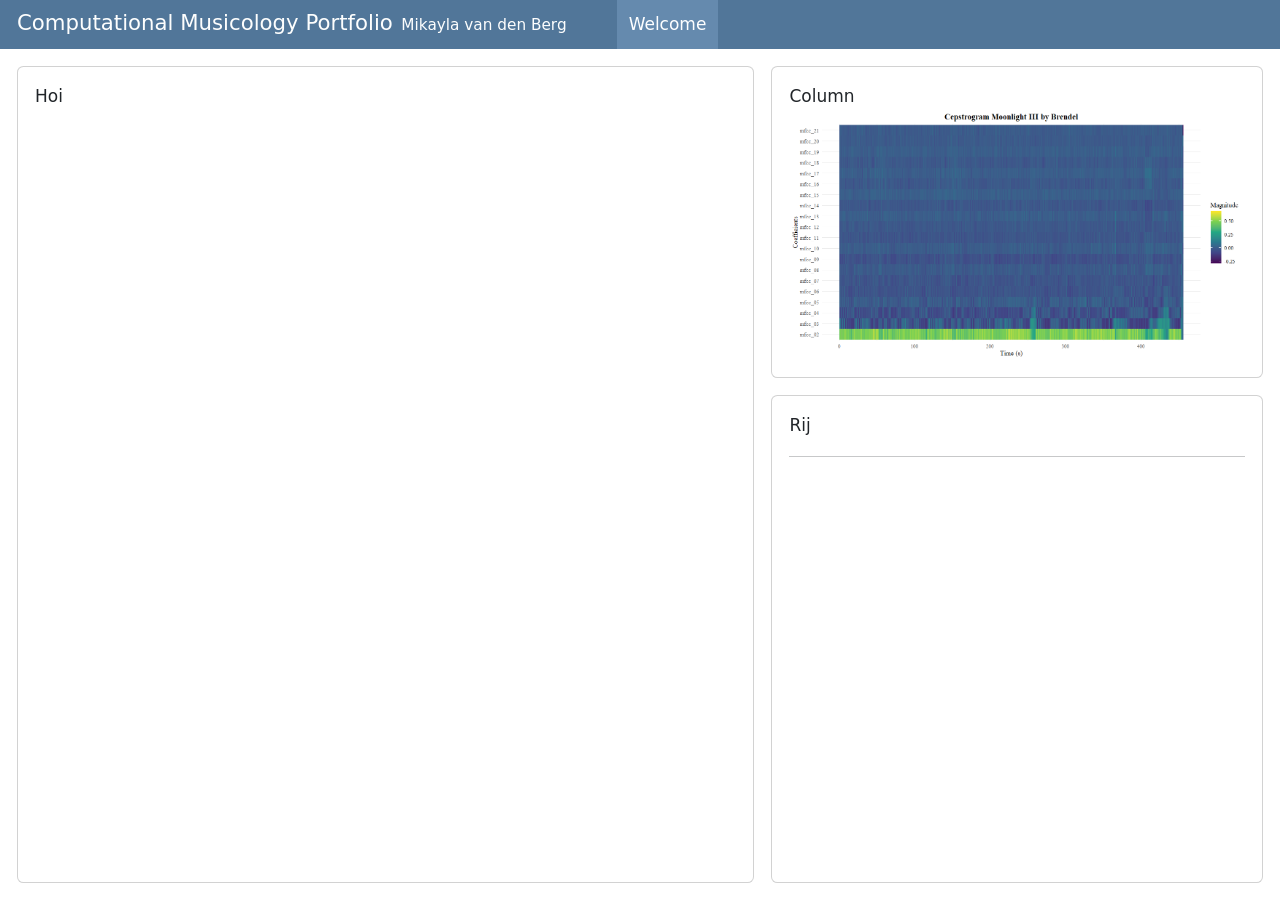
==== index.html @ 5b8091b3 "Png test 2" ====
<!DOCTYPE html>
<html xmlns="http://www.w3.org/1999/xhtml" lang="en" xml:lang="en"><head>

<meta charset="utf-8">
<meta name="generator" content="quarto-1.8.25">

<meta name="viewport" content="width=device-width, initial-scale=1.0, user-scalable=yes">

<meta name="author" content="Mikayla van den Berg">

<title>Computational Musicology Portfolio</title>
<style>
code{white-space: pre-wrap;}
span.smallcaps{font-variant: small-caps;}
div.columns{display: flex; gap: min(4vw, 1.5em);}
div.column{flex: auto; overflow-x: auto;}
div.hanging-indent{margin-left: 1.5em; text-indent: -1.5em;}
ul.task-list{list-style: none;}
ul.task-list li input[type="checkbox"] {
  width: 0.8em;
  margin: 0 0.8em 0.2em -1em; /* quarto-specific, see https://github.com/quarto-dev/quarto-cli/issues/4556 */ 
  vertical-align: middle;
}
</style>


<script src="index_files/libs/clipboard/clipboard.min.js"></script>
<script src="index_files/libs/quarto-html/quarto.js" type="module"></script>
<script src="index_files/libs/quarto-html/tabsets/tabsets.js" type="module"></script>
<script src="index_files/libs/quarto-html/axe/axe-check.js" type="module"></script>
<script src="index_files/libs/quarto-html/popper.min.js"></script>
<script src="index_files/libs/quarto-html/tippy.umd.min.js"></script>
<script src="index_files/libs/quarto-html/anchor.min.js"></script>
<link href="index_files/libs/quarto-html/tippy.css" rel="stylesheet">
<link href="index_files/libs/quarto-html/quarto-syntax-highlighting-7b89279ff1a6dce999919e0e67d4d9ec.css" rel="stylesheet" class="quarto-color-scheme" id="quarto-text-highlighting-styles">
<link href="index_files/libs/quarto-html/quarto-syntax-highlighting-dark-707d8167ce6003fca903bfe2be84ab7f.css" rel="stylesheet" class="quarto-color-scheme quarto-color-alternate" id="quarto-text-highlighting-styles">
<link href="index_files/libs/quarto-html/quarto-syntax-highlighting-7b89279ff1a6dce999919e0e67d4d9ec.css" rel="stylesheet" class="quarto-color-scheme-extra" id="quarto-text-highlighting-styles">
<script src="index_files/libs/bootstrap/bootstrap.min.js"></script>
<link href="index_files/libs/bootstrap/bootstrap-icons.css" rel="stylesheet">
<link href="index_files/libs/bootstrap/bootstrap-890b18279d630a8af0357820e6fbb7bc.min.css" rel="stylesheet" append-hash="true" class="quarto-color-scheme" id="quarto-bootstrap" data-mode="light">
<link href="index_files/libs/bootstrap/bootstrap-dark-890b18279d630a8af0357820e6fbb7bc.min.css" rel="stylesheet" append-hash="true" class="quarto-color-scheme quarto-color-alternate" id="quarto-bootstrap" data-mode="light">
<link href="index_files/libs/bootstrap/bootstrap-890b18279d630a8af0357820e6fbb7bc.min.css" rel="stylesheet" append-hash="true" class="quarto-color-scheme-extra" id="quarto-bootstrap" data-mode="light">
<script src="index_files/libs/quarto-dashboard/quarto-dashboard.js"></script>
<script src="index_files/libs/quarto-dashboard/stickythead.js"></script>



<script src="index_files/libs/quarto-dashboard/web-components.js" type="module"></script>
<script src="index_files/libs/quarto-dashboard/components.js"></script>



</head>

<body class="quarto-dashboard dashboard-fill fullcontent quarto-light">

<header id="quarto-dashboard-header">
<nav class="navbar navbar-expand-md slim" data-bs-theme="dark">
  <div class="navbar-container container-fluid">
    <button class="navbar-toggler" type="button" data-bs-toggle="collapse" data-bs-target="#dashboard-collapse" aria-controls="dashboard-collapse" aria-expanded="false" aria-label="Toggle navigation">
      <span class="navbar-toggler-icon"></span>
    </button>    


    <div class="navbar-brand-container">


      <div class="navbar-title">
        <div class="navbar-title-text"><a href="#">Computational Musicology Portfolio</a></div>
        
        <div class="navbar-author">Mikayla van den Berg</div>
      </div>
    </div>
<div id="dashboard-collapse" class="navbar-collapse collapse"><ul class="navbar-nav navbar-nav-scroll me-auto" role="tablist"><li class="nav-item" role="presentation"><a id="tab-welcome" class="nav-link active" data-bs-toggle="tab" role="tab" data-bs-target="#welcome" data-scrolling="false" href="#welcome" aria-controls="welcome" aria-selected="true"><span class="nav-link-text">Welcome</span></a></li></ul></div></div>
</nav>
</header>
<div class="page-layout-custom quarto-dashboard-content bslib-gap-spacing html-fill-container bslib-page-fill quarto-dashboard-pages">  

<div class="bslib-grid-item html-fill-item tab-content bslib-grid" data-layout="fill" style="display: grid; grid-template-columns: minmax(3em, 1fr);
grid-auto-rows: minmax(0, 1fr);">
<div id="welcome" class="dashboard-page tab-pane show active html-fill-item html-fill-container" data-orientation="columns" aria-labelledby="tab-welcome">
<div class="html-fill-item html-fill-container bslib-grid" style="display: grid; grid-template-columns: minmax(3em, 60fr) minmax(3em, 40fr);
grid-auto-rows: minmax(0, 1fr);">
<div class="card html-fill-item html-fill-container bslib-card" data-fill="false" data-bslib-card-init="" data-require-bs-caller="card()" data-full-screen="false">
<div class="card-body html-fill-item html-fill-container flow">
Hoi
</div>
<bslib-tooltip placement="auto" bsoptions="[]" data-require-bs-version="5" data-require-bs-caller="tooltip()">
    <template>Expand</template>
    <span class="bslib-full-screen-enter badge rounded-pill">
        <svg xmlns="http://www.w3.org/2000/svg" viewbox="0 0 24 24" style="height:1em;width:1em;" aria-hidden="true" role="img"><path d="M20 5C20 4.4 19.6 4 19 4H13C12.4 4 12 3.6 12 3C12 2.4 12.4 2 13 2H21C21.6 2 22 2.4 22 3V11C22 11.6 21.6 12 21 12C20.4 12 20 11.6 20 11V5ZM4 19C4 19.6 4.4 20 5 20H11C11.6 20 12 20.4 12 21C12 21.6 11.6 22 11 22H3C2.4 22 2 21.6 2 21V13C2 12.4 2.4 12 3 12C3.6 12 4 12.4 4 13V19Z"></path></svg>
    </span>
</bslib-tooltip><script data-bslib-card-init="">bslib.Card.initializeAllCards();</script></div><div class="html-fill-item html-fill-container bslib-grid" style="display: grid; grid-template-rows: minmax(3em, max-content) minmax(3em, 20fr); grid-auto-columns: minmax(0, 1fr);">
<div class="card html-fill-item html-fill-container bslib-card" data-fill="false" data-bslib-card-init="" data-require-bs-caller="card()" data-full-screen="false">
<div class="card-body html-fill-item html-fill-container">
Column
<img src="cepstrogram_moonlight_III_brendel.png" class="img-fluid">
</div>
<bslib-tooltip placement="auto" bsoptions="[]" data-require-bs-version="5" data-require-bs-caller="tooltip()">
    <template>Expand</template>
    <span class="bslib-full-screen-enter badge rounded-pill">
        <svg xmlns="http://www.w3.org/2000/svg" viewbox="0 0 24 24" style="height:1em;width:1em;" aria-hidden="true" role="img"><path d="M20 5C20 4.4 19.6 4 19 4H13C12.4 4 12 3.6 12 3C12 2.4 12.4 2 13 2H21C21.6 2 22 2.4 22 3V11C22 11.6 21.6 12 21 12C20.4 12 20 11.6 20 11V5ZM4 19C4 19.6 4.4 20 5 20H11C11.6 20 12 20.4 12 21C12 21.6 11.6 22 11 22H3C2.4 22 2 21.6 2 21V13C2 12.4 2.4 12 3 12C3.6 12 4 12.4 4 13V19Z"></path></svg>
    </span>
</bslib-tooltip><script data-bslib-card-init="">bslib.Card.initializeAllCards();</script></div>
<div class="html-fill-item html-fill-container bslib-grid" style="display: grid; grid-template-columns: minmax(3em, 1fr);
grid-auto-rows: minmax(0, 1fr);">
<div class="card html-fill-item html-fill-container bslib-card" data-fill="false" data-bslib-card-init="" data-require-bs-caller="card()" data-full-screen="false">
<div class="card-body html-fill-item html-fill-container">
Rij
<hr>
</div>
<bslib-tooltip placement="auto" bsoptions="[]" data-require-bs-version="5" data-require-bs-caller="tooltip()">
    <template>Expand</template>
    <span class="bslib-full-screen-enter badge rounded-pill">
        <svg xmlns="http://www.w3.org/2000/svg" viewbox="0 0 24 24" style="height:1em;width:1em;" aria-hidden="true" role="img"><path d="M20 5C20 4.4 19.6 4 19 4H13C12.4 4 12 3.6 12 3C12 2.4 12.4 2 13 2H21C21.6 2 22 2.4 22 3V11C22 11.6 21.6 12 21 12C20.4 12 20 11.6 20 11V5ZM4 19C4 19.6 4.4 20 5 20H11C11.6 20 12 20.4 12 21C12 21.6 11.6 22 11 22H3C2.4 22 2 21.6 2 21V13C2 12.4 2.4 12 3 12C3.6 12 4 12.4 4 13V19Z"></path></svg>
    </span>
</bslib-tooltip><script data-bslib-card-init="">bslib.Card.initializeAllCards();</script></div><div id="3ade8a4a-fb1d-4a6c-8409-ac45482d5fc9" class="hidden html-fill-item html-fill-container">

</div>
</div>
</div>
</div>
</div>
</div>


<script id="quarto-html-after-body" type="application/javascript">
  window.document.addEventListener("DOMContentLoaded", function (event) {
    const icon = "";
    const anchorJS = new window.AnchorJS();
    anchorJS.options = {
      placement: 'right',
      icon: icon
    };
    anchorJS.add('.anchored');
    const isCodeAnnotation = (el) => {
      for (const clz of el.classList) {
        if (clz.startsWith('code-annotation-')) {                     
          return true;
        }
      }
      return false;
    }
    const onCopySuccess = function(e) {
      // button target
      const button = e.trigger;
      // don't keep focus
      button.blur();
      // flash "checked"
      button.classList.add('code-copy-button-checked');
      var currentTitle = button.getAttribute("title");
      button.setAttribute("title", "Copied!");
      let tooltip;
      if (window.bootstrap) {
        button.setAttribute("data-bs-toggle", "tooltip");
        button.setAttribute("data-bs-placement", "left");
        button.setAttribute("data-bs-title", "Copied!");
        tooltip = new bootstrap.Tooltip(button, 
          { trigger: "manual", 
            customClass: "code-copy-button-tooltip",
            offset: [0, -8]});
        tooltip.show();    
      }
      setTimeout(function() {
        if (tooltip) {
          tooltip.hide();
          button.removeAttribute("data-bs-title");
          button.removeAttribute("data-bs-toggle");
          button.removeAttribute("data-bs-placement");
        }
        button.setAttribute("title", currentTitle);
        button.classList.remove('code-copy-button-checked');
      }, 1000);
      // clear code selection
      e.clearSelection();
    }
    const getTextToCopy = function(trigger) {
      const outerScaffold = trigger.parentElement.cloneNode(true);
      const codeEl = outerScaffold.querySelector('code');
      for (const childEl of codeEl.children) {
        if (isCodeAnnotation(childEl)) {
          childEl.remove();
        }
      }
      return codeEl.innerText;
    }
    const clipboard = new window.ClipboardJS('.code-copy-button:not([data-in-quarto-modal])', {
      text: getTextToCopy
    });
    clipboard.on('success', onCopySuccess);
    if (window.document.getElementById('quarto-embedded-source-code-modal')) {
      const clipboardModal = new window.ClipboardJS('.code-copy-button[data-in-quarto-modal]', {
        text: getTextToCopy,
        container: window.document.getElementById('quarto-embedded-source-code-modal')
      });
      clipboardModal.on('success', onCopySuccess);
    }
      var localhostRegex = new RegExp(/^(?:http|https):\/\/localhost\:?[0-9]*\//);
      var mailtoRegex = new RegExp(/^mailto:/);
        var filterRegex = new RegExp('/' + window.location.host + '/');
      var isInternal = (href) => {
          return filterRegex.test(href) || localhostRegex.test(href) || mailtoRegex.test(href);
      }
      // Inspect non-navigation links and adorn them if external
     var links = window.document.querySelectorAll('a[href]:not(.nav-link):not(.navbar-brand):not(.toc-action):not(.sidebar-link):not(.sidebar-item-toggle):not(.pagination-link):not(.no-external):not([aria-hidden]):not(.dropdown-item):not(.quarto-navigation-tool):not(.about-link)');
      for (var i=0; i<links.length; i++) {
        const link = links[i];
        if (!isInternal(link.href)) {
          // undo the damage that might have been done by quarto-nav.js in the case of
          // links that we want to consider external
          if (link.dataset.originalHref !== undefined) {
            link.href = link.dataset.originalHref;
          }
        }
      }
    function tippyHover(el, contentFn, onTriggerFn, onUntriggerFn) {
      const config = {
        allowHTML: true,
        maxWidth: 500,
        delay: 100,
        arrow: false,
        appendTo: function(el) {
            return el.parentElement;
        },
        interactive: true,
        interactiveBorder: 10,
        theme: 'quarto',
        placement: 'bottom-start',
      };
      if (contentFn) {
        config.content = contentFn;
      }
      if (onTriggerFn) {
        config.onTrigger = onTriggerFn;
      }
      if (onUntriggerFn) {
        config.onUntrigger = onUntriggerFn;
      }
      window.tippy(el, config); 
    }
    const noterefs = window.document.querySelectorAll('a[role="doc-noteref"]');
    for (var i=0; i<noterefs.length; i++) {
      const ref = noterefs[i];
      tippyHover(ref, function() {
        // use id or data attribute instead here
        let href = ref.getAttribute('data-footnote-href') || ref.getAttribute('href');
        try { href = new URL(href).hash; } catch {}
        const id = href.replace(/^#\/?/, "");
        const note = window.document.getElementById(id);
        if (note) {
          return note.innerHTML;
        } else {
          return "";
        }
      });
    }
    const xrefs = window.document.querySelectorAll('a.quarto-xref');
    const processXRef = (id, note) => {
      // Strip column container classes
      const stripColumnClz = (el) => {
        el.classList.remove("page-full", "page-columns");
        if (el.children) {
          for (const child of el.children) {
            stripColumnClz(child);
          }
        }
      }
      stripColumnClz(note)
      if (id === null || id.startsWith('sec-')) {
        // Special case sections, only their first couple elements
        const container = document.createElement("div");
        if (note.children && note.children.length > 2) {
          container.appendChild(note.children[0].cloneNode(true));
          for (let i = 1; i < note.children.length; i++) {
            const child = note.children[i];
            if (child.tagName === "P" && child.innerText === "") {
              continue;
            } else {
              container.appendChild(child.cloneNode(true));
              break;
            }
          }
          if (window.Quarto?.typesetMath) {
            window.Quarto.typesetMath(container);
          }
          return container.innerHTML
        } else {
          if (window.Quarto?.typesetMath) {
            window.Quarto.typesetMath(note);
          }
          return note.innerHTML;
        }
      } else {
        // Remove any anchor links if they are present
        const anchorLink = note.querySelector('a.anchorjs-link');
        if (anchorLink) {
          anchorLink.remove();
        }
        if (window.Quarto?.typesetMath) {
          window.Quarto.typesetMath(note);
        }
        if (note.classList.contains("callout")) {
          return note.outerHTML;
        } else {
          return note.innerHTML;
        }
      }
    }
    for (var i=0; i<xrefs.length; i++) {
      const xref = xrefs[i];
      tippyHover(xref, undefined, function(instance) {
        instance.disable();
        let url = xref.getAttribute('href');
        let hash = undefined; 
        if (url.startsWith('#')) {
          hash = url;
        } else {
          try { hash = new URL(url).hash; } catch {}
        }
        if (hash) {
          const id = hash.replace(/^#\/?/, "");
          const note = window.document.getElementById(id);
          if (note !== null) {
            try {
              const html = processXRef(id, note.cloneNode(true));
              instance.setContent(html);
            } finally {
              instance.enable();
              instance.show();
            }
          } else {
            // See if we can fetch this
            fetch(url.split('#')[0])
            .then(res => res.text())
            .then(html => {
              const parser = new DOMParser();
              const htmlDoc = parser.parseFromString(html, "text/html");
              const note = htmlDoc.getElementById(id);
              if (note !== null) {
                const html = processXRef(id, note);
                instance.setContent(html);
              } 
            }).finally(() => {
              instance.enable();
              instance.show();
            });
          }
        } else {
          // See if we can fetch a full url (with no hash to target)
          // This is a special case and we should probably do some content thinning / targeting
          fetch(url)
          .then(res => res.text())
          .then(html => {
            const parser = new DOMParser();
            const htmlDoc = parser.parseFromString(html, "text/html");
            const note = htmlDoc.querySelector('main.content');
            if (note !== null) {
              // This should only happen for chapter cross references
              // (since there is no id in the URL)
              // remove the first header
              if (note.children.length > 0 && note.children[0].tagName === "HEADER") {
                note.children[0].remove();
              }
              const html = processXRef(null, note);
              instance.setContent(html);
            } 
          }).finally(() => {
            instance.enable();
            instance.show();
          });
        }
      }, function(instance) {
      });
    }
        let selectedAnnoteEl;
        const selectorForAnnotation = ( cell, annotation) => {
          let cellAttr = 'data-code-cell="' + cell + '"';
          let lineAttr = 'data-code-annotation="' +  annotation + '"';
          const selector = 'span[' + cellAttr + '][' + lineAttr + ']';
          return selector;
        }
        const selectCodeLines = (annoteEl) => {
          const doc = window.document;
          const targetCell = annoteEl.getAttribute("data-target-cell");
          const targetAnnotation = annoteEl.getAttribute("data-target-annotation");
          const annoteSpan = window.document.querySelector(selectorForAnnotation(targetCell, targetAnnotation));
          const lines = annoteSpan.getAttribute("data-code-lines").split(",");
          const lineIds = lines.map((line) => {
            return targetCell + "-" + line;
          })
          let top = null;
          let height = null;
          let parent = null;
          if (lineIds.length > 0) {
              //compute the position of the single el (top and bottom and make a div)
              const el = window.document.getElementById(lineIds[0]);
              top = el.offsetTop;
              height = el.offsetHeight;
              parent = el.parentElement.parentElement;
            if (lineIds.length > 1) {
              const lastEl = window.document.getElementById(lineIds[lineIds.length - 1]);
              const bottom = lastEl.offsetTop + lastEl.offsetHeight;
              height = bottom - top;
            }
            if (top !== null && height !== null && parent !== null) {
              // cook up a div (if necessary) and position it 
              let div = window.document.getElementById("code-annotation-line-highlight");
              if (div === null) {
                div = window.document.createElement("div");
                div.setAttribute("id", "code-annotation-line-highlight");
                div.style.position = 'absolute';
                parent.appendChild(div);
              }
              div.style.top = top - 2 + "px";
              div.style.height = height + 4 + "px";
              div.style.left = 0;
              let gutterDiv = window.document.getElementById("code-annotation-line-highlight-gutter");
              if (gutterDiv === null) {
                gutterDiv = window.document.createElement("div");
                gutterDiv.setAttribute("id", "code-annotation-line-highlight-gutter");
                gutterDiv.style.position = 'absolute';
                const codeCell = window.document.getElementById(targetCell);
                const gutter = codeCell.querySelector('.code-annotation-gutter');
                gutter.appendChild(gutterDiv);
              }
              gutterDiv.style.top = top - 2 + "px";
              gutterDiv.style.height = height + 4 + "px";
            }
            selectedAnnoteEl = annoteEl;
          }
        };
        const unselectCodeLines = () => {
          const elementsIds = ["code-annotation-line-highlight", "code-annotation-line-highlight-gutter"];
          elementsIds.forEach((elId) => {
            const div = window.document.getElementById(elId);
            if (div) {
              div.remove();
            }
          });
          selectedAnnoteEl = undefined;
        };
          // Handle positioning of the toggle
      window.addEventListener(
        "resize",
        throttle(() => {
          elRect = undefined;
          if (selectedAnnoteEl) {
            selectCodeLines(selectedAnnoteEl);
          }
        }, 10)
      );
      function throttle(fn, ms) {
      let throttle = false;
      let timer;
        return (...args) => {
          if(!throttle) { // first call gets through
              fn.apply(this, args);
              throttle = true;
          } else { // all the others get throttled
              if(timer) clearTimeout(timer); // cancel #2
              timer = setTimeout(() => {
                fn.apply(this, args);
                timer = throttle = false;
              }, ms);
          }
        };
      }
        // Attach click handler to the DT
        const annoteDls = window.document.querySelectorAll('dt[data-target-cell]');
        for (const annoteDlNode of annoteDls) {
          annoteDlNode.addEventListener('click', (event) => {
            const clickedEl = event.target;
            if (clickedEl !== selectedAnnoteEl) {
              unselectCodeLines();
              const activeEl = window.document.querySelector('dt[data-target-cell].code-annotation-active');
              if (activeEl) {
                activeEl.classList.remove('code-annotation-active');
              }
              selectCodeLines(clickedEl);
              clickedEl.classList.add('code-annotation-active');
            } else {
              // Unselect the line
              unselectCodeLines();
              clickedEl.classList.remove('code-annotation-active');
            }
          });
        }
    const findCites = (el) => {
      const parentEl = el.parentElement;
      if (parentEl) {
        const cites = parentEl.dataset.cites;
        if (cites) {
          return {
            el,
            cites: cites.split(' ')
          };
        } else {
          return findCites(el.parentElement)
        }
      } else {
        return undefined;
      }
    };
    var bibliorefs = window.document.querySelectorAll('a[role="doc-biblioref"]');
    for (var i=0; i<bibliorefs.length; i++) {
      const ref = bibliorefs[i];
      const citeInfo = findCites(ref);
      if (citeInfo) {
        tippyHover(citeInfo.el, function() {
          var popup = window.document.createElement('div');
          citeInfo.cites.forEach(function(cite) {
            var citeDiv = window.document.createElement('div');
            citeDiv.classList.add('hanging-indent');
            citeDiv.classList.add('csl-entry');
            var biblioDiv = window.document.getElementById('ref-' + cite);
            if (biblioDiv) {
              citeDiv.innerHTML = biblioDiv.innerHTML;
            }
            popup.appendChild(citeDiv);
          });
          return popup.innerHTML;
        });
      }
    }
  });
  </script>
</div> <!-- /container fluid -->

<script type="application/javascript">
window.document.addEventListener("DOMContentLoaded", function (_event) {
  if (window.bslib.Card) {
    window.bslib.Card.initializeAllCards();
  }
}); 
</script>
  



</body></html>
---- index_files/libs/quarto-html/tippy.css ----
.tippy-box[data-animation=fade][data-state=hidden]{opacity:0}[data-tippy-root]{max-width:calc(100vw - 10px)}.tippy-box{position:relative;background-color:#333;color:#fff;border-radius:4px;font-size:14px;line-height:1.4;white-space:normal;outline:0;transition-property:transform,visibility,opacity}.tippy-box[data-placement^=top]>.tippy-arrow{bottom:0}.tippy-box[data-placement^=top]>.tippy-arrow:before{bottom:-7px;left:0;border-width:8px 8px 0;border-top-color:initial;transform-origin:center top}.tippy-box[data-placement^=bottom]>.tippy-arrow{top:0}.tippy-box[data-placement^=bottom]>.tippy-arrow:before{top:-7px;left:0;border-width:0 8px 8px;border-bottom-color:initial;transform-origin:center bottom}.tippy-box[data-placement^=left]>.tippy-arrow{right:0}.tippy-box[data-placement^=left]>.tippy-arrow:before{border-width:8px 0 8px 8px;border-left-color:initial;right:-7px;transform-origin:center left}.tippy-box[data-placement^=right]>.tippy-arrow{left:0}.tippy-box[data-placement^=right]>.tippy-arrow:before{left:-7px;border-width:8px 8px 8px 0;border-right-color:initial;transform-origin:center right}.tippy-box[data-inertia][data-state=visible]{transition-timing-function:cubic-bezier(.54,1.5,.38,1.11)}.tippy-arrow{width:16px;height:16px;color:#333}.tippy-arrow:before{content:"";position:absolute;border-color:transparent;border-style:solid}.tippy-content{position:relative;padding:5px 9px;z-index:1}
---- index_files/libs/quarto-html/quarto-syntax-highlighting-7b89279ff1a6dce999919e0e67d4d9ec.css ----
/* quarto syntax highlight colors */
:root {
  --quarto-hl-ot-color: #003B4F;
  --quarto-hl-at-color: #657422;
  --quarto-hl-ss-color: #20794D;
  --quarto-hl-an-color: #5E5E5E;
  --quarto-hl-fu-color: #4758AB;
  --quarto-hl-st-color: #20794D;
  --quarto-hl-cf-color: #003B4F;
  --quarto-hl-op-color: #5E5E5E;
  --quarto-hl-er-color: #AD0000;
  --quarto-hl-bn-color: #AD0000;
  --quarto-hl-al-color: #AD0000;
  --quarto-hl-va-color: #111111;
  --quarto-hl-bu-color: inherit;
  --quarto-hl-ex-color: inherit;
  --quarto-hl-pp-color: #AD0000;
  --quarto-hl-in-color: #5E5E5E;
  --quarto-hl-vs-color: #20794D;
  --quarto-hl-wa-color: #5E5E5E;
  --quarto-hl-do-color: #5E5E5E;
  --quarto-hl-im-color: #00769E;
  --quarto-hl-ch-color: #20794D;
  --quarto-hl-dt-color: #AD0000;
  --quarto-hl-fl-color: #AD0000;
  --quarto-hl-co-color: #5E5E5E;
  --quarto-hl-cv-color: #5E5E5E;
  --quarto-hl-cn-color: #8f5902;
  --quarto-hl-sc-color: #5E5E5E;
  --quarto-hl-dv-color: #AD0000;
  --quarto-hl-kw-color: #003B4F;
}

/* other quarto variables */
:root {
  --quarto-font-monospace: SFMono-Regular, Menlo, Monaco, Consolas, "Liberation Mono", "Courier New", monospace;
}

/* syntax highlight based on Pandoc's rules */
pre > code.sourceCode > span {
  color: #003B4F;
}

code.sourceCode > span {
  color: #003B4F;
}

div.sourceCode,
div.sourceCode pre.sourceCode {
  color: #003B4F;
}

/* Normal */
code span {
  color: #003B4F;
}

/* Alert */
code span.al {
  color: #AD0000;
  font-style: inherit;
}

/* Annotation */
code span.an {
  color: #5E5E5E;
  font-style: inherit;
}

/* Attribute */
code span.at {
  color: #657422;
  font-style: inherit;
}

/* BaseN */
code span.bn {
  color: #AD0000;
  font-style: inherit;
}

/* BuiltIn */
code span.bu {
  font-style: inherit;
}

/* ControlFlow */
code span.cf {
  color: #003B4F;
  font-weight: bold;
  font-style: inherit;
}

/* Char */
code span.ch {
  color: #20794D;
  font-style: inherit;
}

/* Constant */
code span.cn {
  color: #8f5902;
  font-style: inherit;
}

/* Comment */
code span.co {
  color: #5E5E5E;
  font-style: inherit;
}

/* CommentVar */
code span.cv {
  color: #5E5E5E;
  font-style: italic;
}

/* Documentation */
code span.do {
  color: #5E5E5E;
  font-style: italic;
}

/* DataType */
code span.dt {
  color: #AD0000;
  font-style: inherit;
}

/* DecVal */
code span.dv {
  color: #AD0000;
  font-style: inherit;
}

/* Error */
code span.er {
  color: #AD0000;
  font-style: inherit;
}

/* Extension */
code span.ex {
  font-style: inherit;
}

/* Float */
code span.fl {
  color: #AD0000;
  font-style: inherit;
}

/* Function */
code span.fu {
  color: #4758AB;
  font-style: inherit;
}

/* Import */
code span.im {
  color: #00769E;
  font-style: inherit;
}

/* Information */
code span.in {
  color: #5E5E5E;
  font-style: inherit;
}

/* Keyword */
code span.kw {
  color: #003B4F;
  font-weight: bold;
  font-style: inherit;
}

/* Operator */
code span.op {
  color: #5E5E5E;
  font-style: inherit;
}

/* Other */
code span.ot {
  color: #003B4F;
  font-style: inherit;
}

/* Preprocessor */
code span.pp {
  color: #AD0000;
  font-style: inherit;
}

/* SpecialChar */
code span.sc {
  color: #5E5E5E;
  font-style: inherit;
}

/* SpecialString */
code span.ss {
  color: #20794D;
  font-style: inherit;
}

/* String */
code span.st {
  color: #20794D;
  font-style: inherit;
}

/* Variable */
code span.va {
  color: #111111;
  font-style: inherit;
}

/* VerbatimString */
code span.vs {
  color: #20794D;
  font-style: inherit;
}

/* Warning */
code span.wa {
  color: #5E5E5E;
  font-style: italic;
}

.prevent-inlining {
  content: "</";
}

/*# sourceMappingURL=3944bc705cfaf4c80e56f77c5205168a.css.map */
---- index_files/libs/quarto-html/quarto-syntax-highlighting-dark-707d8167ce6003fca903bfe2be84ab7f.css ----
/* quarto syntax highlight colors */
:root {
  --quarto-hl-al-color: #f07178;
  --quarto-hl-an-color: #d4d0ab;
  --quarto-hl-at-color: #00e0e0;
  --quarto-hl-bn-color: #d4d0ab;
  --quarto-hl-bu-color: #abe338;
  --quarto-hl-ch-color: #abe338;
  --quarto-hl-co-color: #f8f8f2;
  --quarto-hl-cv-color: #ffd700;
  --quarto-hl-cn-color: #ffd700;
  --quarto-hl-cf-color: #ffa07a;
  --quarto-hl-dt-color: #ffa07a;
  --quarto-hl-dv-color: #d4d0ab;
  --quarto-hl-do-color: #f8f8f2;
  --quarto-hl-er-color: #f07178;
  --quarto-hl-ex-color: #00e0e0;
  --quarto-hl-fl-color: #d4d0ab;
  --quarto-hl-fu-color: #ffa07a;
  --quarto-hl-im-color: #abe338;
  --quarto-hl-in-color: #d4d0ab;
  --quarto-hl-kw-color: #ffa07a;
  --quarto-hl-op-color: #ffa07a;
  --quarto-hl-ot-color: #00e0e0;
  --quarto-hl-pp-color: #dcc6e0;
  --quarto-hl-re-color: #00e0e0;
  --quarto-hl-sc-color: #abe338;
  --quarto-hl-ss-color: #abe338;
  --quarto-hl-st-color: #abe338;
  --quarto-hl-va-color: #00e0e0;
  --quarto-hl-vs-color: #abe338;
  --quarto-hl-wa-color: #dcc6e0;
}

/* other quarto variables */
:root {
  --quarto-font-monospace: SFMono-Regular, Menlo, Monaco, Consolas, "Liberation Mono", "Courier New", monospace;
}

/* syntax highlight based on Pandoc's rules */
pre > code.sourceCode > span {
  color: #f8f8f2;
}

code.sourceCode > span {
  color: #f8f8f2;
}

div.sourceCode,
div.sourceCode pre.sourceCode {
  color: #f8f8f2;
}

/* Normal */
code span {
  color: #f8f8f2;
}

/* Alert */
code span.al {
  color: #f07178;
}

/* Annotation */
code span.an {
  color: #d4d0ab;
}

/* Attribute */
code span.at {
  color: #00e0e0;
}

/* BaseN */
code span.bn {
  color: #d4d0ab;
}

/* BuiltIn */
code span.bu {
  color: #abe338;
}

/* ControlFlow */
code span.cf {
  font-weight: bold;
  color: #ffa07a;
}

/* Char */
code span.ch {
  color: #abe338;
}

/* Constant */
code span.cn {
  color: #ffd700;
}

/* Comment */
code span.co {
  font-style: italic;
  color: #f8f8f2;
}

/* CommentVar */
code span.cv {
  color: #ffd700;
}

/* Documentation */
code span.do {
  color: #f8f8f2;
}

/* DataType */
code span.dt {
  color: #ffa07a;
}

/* DecVal */
code span.dv {
  color: #d4d0ab;
}

/* Error */
code span.er {
  color: #f07178;
  text-decoration: underline;
}

/* Extension */
code span.ex {
  font-weight: bold;
  color: #00e0e0;
}

/* Float */
code span.fl {
  color: #d4d0ab;
}

/* Function */
code span.fu {
  color: #ffa07a;
}

/* Import */
code span.im {
  color: #abe338;
}

/* Information */
code span.in {
  color: #d4d0ab;
}

/* Keyword */
code span.kw {
  font-weight: bold;
  color: #ffa07a;
}

/* Operator */
code span.op {
  color: #ffa07a;
}

/* Other */
code span.ot {
  color: #00e0e0;
}

/* Preprocessor */
code span.pp {
  color: #dcc6e0;
}

/* RegionMarker */
code span.re {
  background-color: #f8f8f2;
  color: #00e0e0;
}

/* SpecialChar */
code span.sc {
  color: #abe338;
}

/* SpecialString */
code span.ss {
  color: #abe338;
}

/* String */
code span.st {
  color: #abe338;
}

/* Variable */
code span.va {
  color: #00e0e0;
}

/* VerbatimString */
code span.vs {
  color: #abe338;
}

/* Warning */
code span.wa {
  color: #dcc6e0;
}

.prevent-inlining {
  content: "</";
}

/*# sourceMappingURL=f5ab3bb6f5ded8da9f12dd3a91d3da26.css.map */
---- index_files/libs/quarto-html/quarto-syntax-highlighting-7b89279ff1a6dce999919e0e67d4d9ec.css ----
/* quarto syntax highlight colors */
:root {
  --quarto-hl-ot-color: #003B4F;
  --quarto-hl-at-color: #657422;
  --quarto-hl-ss-color: #20794D;
  --quarto-hl-an-color: #5E5E5E;
  --quarto-hl-fu-color: #4758AB;
  --quarto-hl-st-color: #20794D;
  --quarto-hl-cf-color: #003B4F;
  --quarto-hl-op-color: #5E5E5E;
  --quarto-hl-er-color: #AD0000;
  --quarto-hl-bn-color: #AD0000;
  --quarto-hl-al-color: #AD0000;
  --quarto-hl-va-color: #111111;
  --quarto-hl-bu-color: inherit;
  --quarto-hl-ex-color: inherit;
  --quarto-hl-pp-color: #AD0000;
  --quarto-hl-in-color: #5E5E5E;
  --quarto-hl-vs-color: #20794D;
  --quarto-hl-wa-color: #5E5E5E;
  --quarto-hl-do-color: #5E5E5E;
  --quarto-hl-im-color: #00769E;
  --quarto-hl-ch-color: #20794D;
  --quarto-hl-dt-color: #AD0000;
  --quarto-hl-fl-color: #AD0000;
  --quarto-hl-co-color: #5E5E5E;
  --quarto-hl-cv-color: #5E5E5E;
  --quarto-hl-cn-color: #8f5902;
  --quarto-hl-sc-color: #5E5E5E;
  --quarto-hl-dv-color: #AD0000;
  --quarto-hl-kw-color: #003B4F;
}

/* other quarto variables */
:root {
  --quarto-font-monospace: SFMono-Regular, Menlo, Monaco, Consolas, "Liberation Mono", "Courier New", monospace;
}

/* syntax highlight based on Pandoc's rules */
pre > code.sourceCode > span {
  color: #003B4F;
}

code.sourceCode > span {
  color: #003B4F;
}

div.sourceCode,
div.sourceCode pre.sourceCode {
  color: #003B4F;
}

/* Normal */
code span {
  color: #003B4F;
}

/* Alert */
code span.al {
  color: #AD0000;
  font-style: inherit;
}

/* Annotation */
code span.an {
  color: #5E5E5E;
  font-style: inherit;
}

/* Attribute */
code span.at {
  color: #657422;
  font-style: inherit;
}

/* BaseN */
code span.bn {
  color: #AD0000;
  font-style: inherit;
}

/* BuiltIn */
code span.bu {
  font-style: inherit;
}

/* ControlFlow */
code span.cf {
  color: #003B4F;
  font-weight: bold;
  font-style: inherit;
}

/* Char */
code span.ch {
  color: #20794D;
  font-style: inherit;
}

/* Constant */
code span.cn {
  color: #8f5902;
  font-style: inherit;
}

/* Comment */
code span.co {
  color: #5E5E5E;
  font-style: inherit;
}

/* CommentVar */
code span.cv {
  color: #5E5E5E;
  font-style: italic;
}

/* Documentation */
code span.do {
  color: #5E5E5E;
  font-style: italic;
}

/* DataType */
code span.dt {
  color: #AD0000;
  font-style: inherit;
}

/* DecVal */
code span.dv {
  color: #AD0000;
  font-style: inherit;
}

/* Error */
code span.er {
  color: #AD0000;
  font-style: inherit;
}

/* Extension */
code span.ex {
  font-style: inherit;
}

/* Float */
code span.fl {
  color: #AD0000;
  font-style: inherit;
}

/* Function */
code span.fu {
  color: #4758AB;
  font-style: inherit;
}

/* Import */
code span.im {
  color: #00769E;
  font-style: inherit;
}

/* Information */
code span.in {
  color: #5E5E5E;
  font-style: inherit;
}

/* Keyword */
code span.kw {
  color: #003B4F;
  font-weight: bold;
  font-style: inherit;
}

/* Operator */
code span.op {
  color: #5E5E5E;
  font-style: inherit;
}

/* Other */
code span.ot {
  color: #003B4F;
  font-style: inherit;
}

/* Preprocessor */
code span.pp {
  color: #AD0000;
  font-style: inherit;
}

/* SpecialChar */
code span.sc {
  color: #5E5E5E;
  font-style: inherit;
}

/* SpecialString */
code span.ss {
  color: #20794D;
  font-style: inherit;
}

/* String */
code span.st {
  color: #20794D;
  font-style: inherit;
}

/* Variable */
code span.va {
  color: #111111;
  font-style: inherit;
}

/* VerbatimString */
code span.vs {
  color: #20794D;
  font-style: inherit;
}

/* Warning */
code span.wa {
  color: #5E5E5E;
  font-style: italic;
}

.prevent-inlining {
  content: "</";
}

/*# sourceMappingURL=3944bc705cfaf4c80e56f77c5205168a.css.map */
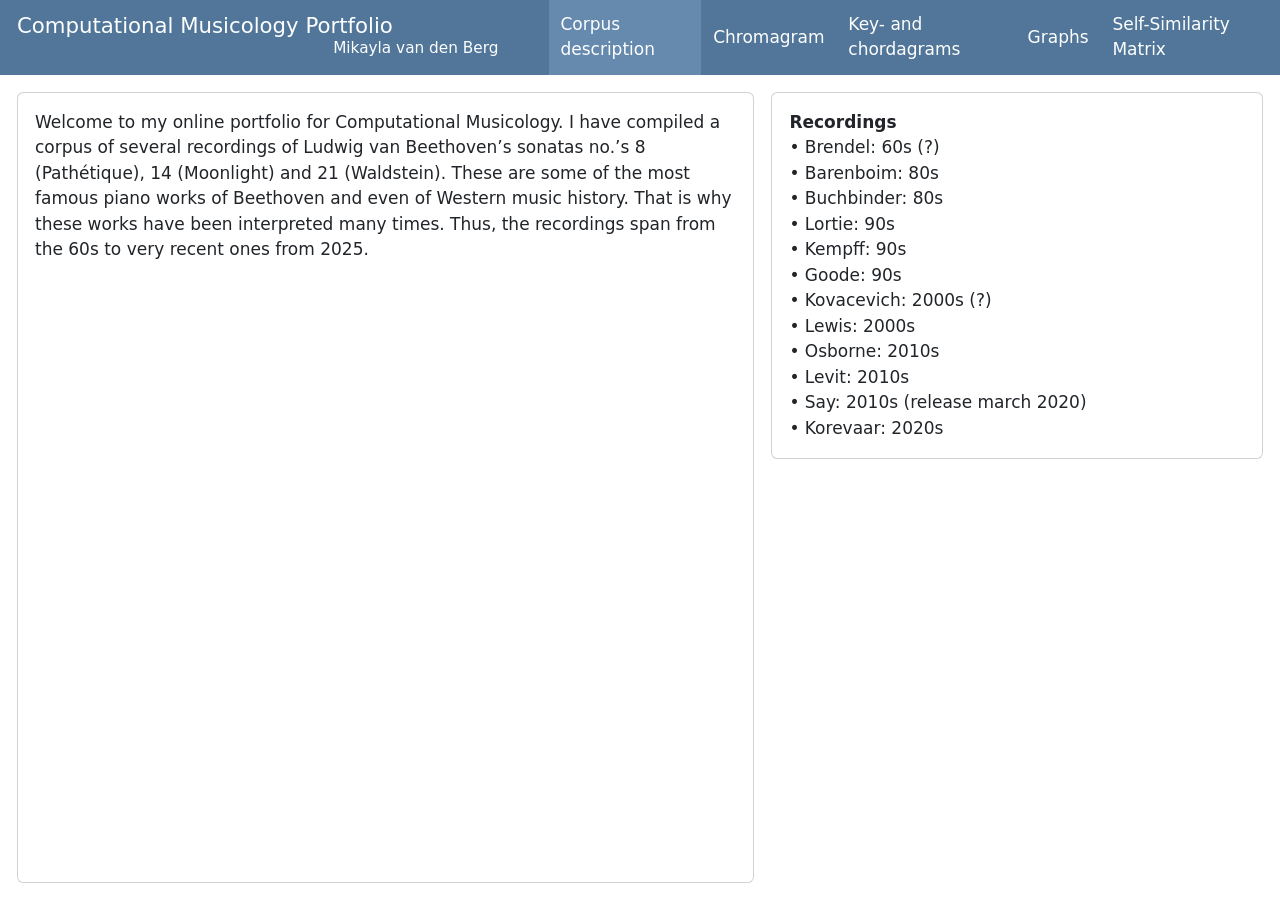
==== commit 916873ab: "Portfolio update" ====
--- a/index.html
+++ b/index.html
@@ -71,30 +71,29 @@
         <div class="navbar-author">Mikayla van den Berg</div>
       </div>
     </div>
-<div id="dashboard-collapse" class="navbar-collapse collapse"><ul class="navbar-nav navbar-nav-scroll me-auto" role="tablist"><li class="nav-item" role="presentation"><a id="tab-welcome" class="nav-link active" data-bs-toggle="tab" role="tab" data-bs-target="#welcome" data-scrolling="false" href="#welcome" aria-controls="welcome" aria-selected="true"><span class="nav-link-text">Welcome</span></a></li></ul></div></div>
+<div id="dashboard-collapse" class="navbar-collapse collapse"><ul class="navbar-nav navbar-nav-scroll me-auto" role="tablist"><li class="nav-item" role="presentation"><a id="tab-corpus-description" class="nav-link active" data-bs-toggle="tab" role="tab" data-bs-target="#corpus-description" data-scrolling="false" href="#corpus-description" aria-controls="corpus-description" aria-selected="true"><span class="nav-link-text">Corpus description</span></a></li><li class="nav-item" role="presentation"><a id="tab-chromagram" class="nav-link" data-bs-toggle="tab" role="tab" data-bs-target="#chromagram" data-scrolling="false" href="#chromagram" aria-controls="chromagram" aria-selected="false"><span class="nav-link-text">Chromagram</span></a></li><li class="nav-item" role="presentation"><a id="tab-key--and-chordagrams" class="nav-link" data-bs-toggle="tab" role="tab" data-bs-target="#key--and-chordagrams" data-scrolling="false" href="#key--and-chordagrams" aria-controls="key--and-chordagrams" aria-selected="false"><span class="nav-link-text">Key- and chordagrams</span></a></li><li class="nav-item" role="presentation"><a id="tab-graphs" class="nav-link" data-bs-toggle="tab" role="tab" data-bs-target="#graphs" data-scrolling="false" href="#graphs" aria-controls="graphs" aria-selected="false"><span class="nav-link-text">Graphs</span></a></li><li class="nav-item" role="presentation"><a id="tab-self-similarity-matrix" class="nav-link" data-bs-toggle="tab" role="tab" data-bs-target="#self-similarity-matrix" data-scrolling="false" href="#self-similarity-matrix" aria-controls="self-similarity-matrix" aria-selected="false"><span class="nav-link-text">Self-Similarity Matrix</span></a></li></ul></div></div>
 </nav>
 </header>
 <div class="page-layout-custom quarto-dashboard-content bslib-gap-spacing html-fill-container bslib-page-fill quarto-dashboard-pages">  
 
 <div class="bslib-grid-item html-fill-item tab-content bslib-grid" data-layout="fill" style="display: grid; grid-template-columns: minmax(3em, 1fr);
 grid-auto-rows: minmax(0, 1fr);">
-<div id="welcome" class="dashboard-page tab-pane show active html-fill-item html-fill-container" data-orientation="columns" aria-labelledby="tab-welcome">
+<div id="corpus-description" class="dashboard-page tab-pane show active html-fill-item html-fill-container" data-orientation="columns" aria-labelledby="tab-corpus-description">
 <div class="html-fill-item html-fill-container bslib-grid" style="display: grid; grid-template-columns: minmax(3em, 60fr) minmax(3em, 40fr);
 grid-auto-rows: minmax(0, 1fr);">
 <div class="card html-fill-item html-fill-container bslib-card" data-fill="false" data-bslib-card-init="" data-require-bs-caller="card()" data-full-screen="false">
-<div class="card-body html-fill-item html-fill-container flow">
-Hoi
-</div>
-<bslib-tooltip placement="auto" bsoptions="[]" data-require-bs-version="5" data-require-bs-caller="tooltip()">
-    <template>Expand</template>
-    <span class="bslib-full-screen-enter badge rounded-pill">
-        <svg xmlns="http://www.w3.org/2000/svg" viewbox="0 0 24 24" style="height:1em;width:1em;" aria-hidden="true" role="img"><path d="M20 5C20 4.4 19.6 4 19 4H13C12.4 4 12 3.6 12 3C12 2.4 12.4 2 13 2H21C21.6 2 22 2.4 22 3V11C22 11.6 21.6 12 21 12C20.4 12 20 11.6 20 11V5ZM4 19C4 19.6 4.4 20 5 20H11C11.6 20 12 20.4 12 21C12 21.6 11.6 22 11 22H3C2.4 22 2 21.6 2 21V13C2 12.4 2.4 12 3 12C3.6 12 4 12.4 4 13V19Z"></path></svg>
-    </span>
-</bslib-tooltip><script data-bslib-card-init="">bslib.Card.initializeAllCards();</script></div><div class="html-fill-item html-fill-container bslib-grid" style="display: grid; grid-template-rows: minmax(3em, max-content) minmax(3em, 20fr); grid-auto-columns: minmax(0, 1fr);">
-<div class="card html-fill-item html-fill-container bslib-card" data-fill="false" data-bslib-card-init="" data-require-bs-caller="card()" data-full-screen="false">
-<div class="card-body html-fill-item html-fill-container">
-Column
-<img src="cepstrogram_moonlight_III_brendel.png" class="img-fluid">
+<div class="card-body html-fill-item html-fill-container">
+<p>Welcome to my online portfolio for Computational Musicology. I have compiled a corpus of several recordings of Ludwig van Beethoven’s sonatas no.’s 8 (Pathétique), 14 (Moonlight) and 21 (Waldstein). These are some of the most famous piano works of Beethoven and even of Western music history. That is why these works have been interpreted many times. Thus, the recordings span from the 60s to very recent ones from 2025.</p>
+</div>
+<bslib-tooltip placement="auto" bsoptions="[]" data-require-bs-version="5" data-require-bs-caller="tooltip()">
+    <template>Expand</template>
+    <span class="bslib-full-screen-enter badge rounded-pill">
+        <svg xmlns="http://www.w3.org/2000/svg" viewbox="0 0 24 24" style="height:1em;width:1em;" aria-hidden="true" role="img"><path d="M20 5C20 4.4 19.6 4 19 4H13C12.4 4 12 3.6 12 3C12 2.4 12.4 2 13 2H21C21.6 2 22 2.4 22 3V11C22 11.6 21.6 12 21 12C20.4 12 20 11.6 20 11V5ZM4 19C4 19.6 4.4 20 5 20H11C11.6 20 12 20.4 12 21C12 21.6 11.6 22 11 22H3C2.4 22 2 21.6 2 21V13C2 12.4 2.4 12 3 12C3.6 12 4 12.4 4 13V19Z"></path></svg>
+    </span>
+</bslib-tooltip><script data-bslib-card-init="">bslib.Card.initializeAllCards();</script></div><div class="html-fill-item html-fill-container bslib-grid" style="display: grid; grid-template-rows: minmax(3em, max-content); grid-auto-columns: minmax(0, 1fr);">
+<div class="card html-fill-item html-fill-container bslib-card" data-fill="false" data-bslib-card-init="" data-require-bs-caller="card()" data-full-screen="false">
+<div class="card-body html-fill-item html-fill-container">
+<p><strong>Recordings</strong><br> • Brendel: 60s (?)<br> • Barenboim: 80s<br> • Buchbinder: 80s<br> • Lortie: 90s<br> • Kempff: 90s<br> • Goode: 90s<br> • Kovacevich: 2000s (?)<br> • Lewis: 2000s<br> • Osborne: 2010s<br> • Levit: 2010s<br> • Say: 2010s (release march 2020)<br> • Korevaar: 2020s<br></p>
 </div>
 <bslib-tooltip placement="auto" bsoptions="[]" data-require-bs-version="5" data-require-bs-caller="tooltip()">
     <template>Expand</template>
@@ -102,11 +101,99 @@
         <svg xmlns="http://www.w3.org/2000/svg" viewbox="0 0 24 24" style="height:1em;width:1em;" aria-hidden="true" role="img"><path d="M20 5C20 4.4 19.6 4 19 4H13C12.4 4 12 3.6 12 3C12 2.4 12.4 2 13 2H21C21.6 2 22 2.4 22 3V11C22 11.6 21.6 12 21 12C20.4 12 20 11.6 20 11V5ZM4 19C4 19.6 4.4 20 5 20H11C11.6 20 12 20.4 12 21C12 21.6 11.6 22 11 22H3C2.4 22 2 21.6 2 21V13C2 12.4 2.4 12 3 12C3.6 12 4 12.4 4 13V19Z"></path></svg>
     </span>
 </bslib-tooltip><script data-bslib-card-init="">bslib.Card.initializeAllCards();</script></div>
+</div>
+</div>
+</div><div id="chromagram" class="dashboard-page tab-pane grid-skip html-fill-item html-fill-container" data-orientation="columns" aria-labelledby="tab-chromagram">
+<div class="html-fill-item html-fill-container bslib-grid" style="display: grid; grid-template-columns: minmax(3em, 1fr) minmax(3em, 1fr);
+grid-auto-rows: minmax(0, 1fr);">
+<div class="card html-fill-item html-fill-container bslib-card" data-fill="false" data-bslib-card-init="" data-require-bs-caller="card()" data-full-screen="false">
+<div class="card-body html-fill-item html-fill-container">
+<img src="chromagram_pathetique_I_buchbinder.png" class="img-fluid">
+<em>Chromagram of Beethoven’s Pathétique Sonata (No.&nbsp;8), 1st movement. Perfomance by Buchbinder. Normalisation: Chebyshev</em>
+<img src="chromagram_moonlight_III_brendel.png" class="img-fluid">
+<em>Chromagram of Beethoven’s Moonlight Sonata (No.&nbsp;14), 3rd movement. Perfomance by Brendel. Normalisation: Chebyshev</em>
+</div>
+<bslib-tooltip placement="auto" bsoptions="[]" data-require-bs-version="5" data-require-bs-caller="tooltip()">
+    <template>Expand</template>
+    <span class="bslib-full-screen-enter badge rounded-pill">
+        <svg xmlns="http://www.w3.org/2000/svg" viewbox="0 0 24 24" style="height:1em;width:1em;" aria-hidden="true" role="img"><path d="M20 5C20 4.4 19.6 4 19 4H13C12.4 4 12 3.6 12 3C12 2.4 12.4 2 13 2H21C21.6 2 22 2.4 22 3V11C22 11.6 21.6 12 21 12C20.4 12 20 11.6 20 11V5ZM4 19C4 19.6 4.4 20 5 20H11C11.6 20 12 20.4 12 21C12 21.6 11.6 22 11 22H3C2.4 22 2 21.6 2 21V13C2 12.4 2.4 12 3 12C3.6 12 4 12.4 4 13V19Z"></path></svg>
+    </span>
+</bslib-tooltip><script data-bslib-card-init="">bslib.Card.initializeAllCards();</script></div><div class="html-fill-item html-fill-container bslib-grid" data-height="20%" style="display: grid; grid-template-rows: minmax(3em, max-content); grid-auto-columns: minmax(0, 1fr);">
+<div class="card html-fill-item html-fill-container bslib-card" data-fill="false" data-bslib-card-init="" data-require-bs-caller="card()" data-full-screen="false">
+<div class="card-body html-fill-item html-fill-container">
+<p>I have made a chromagram of a performance by Burchbinder of the first movement of sonata no. 8 and also a chromagram of a perfomance by Brendel of the third movement of sonata 14.</p>
+<p>Sonata no. 8 is in c-minor and starts with the c-minor chord (C-E♭-G). Looking at the chromagram overall, it doesn’t become immediately clear that the piece is in c-minor. However, the beginning does have a high magnitude on the note C. The C also becomes more prominent at the end of the piece. During the rest of the piece, the E♭ is also being emphasized a lot, especially around 150 seconds. This is when the piece switches to the key e♭-minor (during the second subject). Shortly after it also modulates to E-major, hence the strong magnitude.</p>
+<p>In the chromagram of sonata no. 14 it’s more apparent that the piece is in c♯-minor, because there is a lot of emphasis on this pitch class. Surprisingly, there is also a high intensity on A♭. This becomes less strange when one remembers that A♭ and G♯ are enharmonically equivalent. G♯ is the dominant (V) of c♯-minor and thus very important. Chromagrams measure pitch energy, not tonal function, so the dominant can easily appear stronger than the tonic.</p>
+<p>Key- and chordagrams <em>do</em> try to capture tonal function, so it is good to take a look at those.</p>
+</div>
+<bslib-tooltip placement="auto" bsoptions="[]" data-require-bs-version="5" data-require-bs-caller="tooltip()">
+    <template>Expand</template>
+    <span class="bslib-full-screen-enter badge rounded-pill">
+        <svg xmlns="http://www.w3.org/2000/svg" viewbox="0 0 24 24" style="height:1em;width:1em;" aria-hidden="true" role="img"><path d="M20 5C20 4.4 19.6 4 19 4H13C12.4 4 12 3.6 12 3C12 2.4 12.4 2 13 2H21C21.6 2 22 2.4 22 3V11C22 11.6 21.6 12 21 12C20.4 12 20 11.6 20 11V5ZM4 19C4 19.6 4.4 20 5 20H11C11.6 20 12 20.4 12 21C12 21.6 11.6 22 11 22H3C2.4 22 2 21.6 2 21V13C2 12.4 2.4 12 3 12C3.6 12 4 12.4 4 13V19Z"></path></svg>
+    </span>
+</bslib-tooltip><script data-bslib-card-init="">bslib.Card.initializeAllCards();</script></div>
+</div>
+</div>
+</div><div id="key--and-chordagrams" class="dashboard-page tab-pane grid-skip html-fill-item html-fill-container" data-orientation="columns" aria-labelledby="tab-key--and-chordagrams">
+<div class="html-fill-item html-fill-container bslib-grid" style="display: grid; grid-template-columns: minmax(3em, 60fr) minmax(3em, 40fr);
+grid-auto-rows: minmax(0, 1fr);">
+<div class="card html-fill-item html-fill-container bslib-card" data-fill="false" data-bslib-card-init="" data-require-bs-caller="card()" data-full-screen="false">
+<div class="card-body html-fill-item html-fill-container">
+<p><img src="chordagram_moonlight_III_brendel.png" class="img-fluid"> <em>Chordagram of Beethoven’s Moonlight Sonata (No.&nbsp;14), 3rd movement. Perfomance by Brendel. Normalisation: Chebyshev</em></p>
+<p><img src="keygram_moonlight_III_brendel.png" class="img-fluid"> <em>Keygram of Beethoven’s Moonlight Sonata (No.&nbsp;14), 3rd movement. Perfomance by Brendel. Normalisation: Chebyshev</em></p>
+</div>
+<bslib-tooltip placement="auto" bsoptions="[]" data-require-bs-version="5" data-require-bs-caller="tooltip()">
+    <template>Expand</template>
+    <span class="bslib-full-screen-enter badge rounded-pill">
+        <svg xmlns="http://www.w3.org/2000/svg" viewbox="0 0 24 24" style="height:1em;width:1em;" aria-hidden="true" role="img"><path d="M20 5C20 4.4 19.6 4 19 4H13C12.4 4 12 3.6 12 3C12 2.4 12.4 2 13 2H21C21.6 2 22 2.4 22 3V11C22 11.6 21.6 12 21 12C20.4 12 20 11.6 20 11V5ZM4 19C4 19.6 4.4 20 5 20H11C11.6 20 12 20.4 12 21C12 21.6 11.6 22 11 22H3C2.4 22 2 21.6 2 21V13C2 12.4 2.4 12 3 12C3.6 12 4 12.4 4 13V19Z"></path></svg>
+    </span>
+</bslib-tooltip><script data-bslib-card-init="">bslib.Card.initializeAllCards();</script></div><div class="html-fill-item html-fill-container bslib-grid" style="display: grid; grid-template-rows: minmax(3em, max-content); grid-auto-columns: minmax(0, 1fr);">
+<div class="card html-fill-item html-fill-container bslib-card" data-fill="false" data-bslib-card-init="" data-require-bs-caller="card()" data-full-screen="false">
+<div class="card-body html-fill-item html-fill-container">
+<p>On the left are a chordagram and a keygram of a performance by Brendel of the 3rd movement of sonata no. 14. The chordagram shows which chord templates best matches the chroma pattern and the keygram shows which key template best matches the chroma pattern. Blue means there is a high similarity.</p>
+<p>The pattern of the chordagram is quite similar to the chromagram. There is high similarity between the templates for c♯-minor, c♯-minor and D♭-major during the whole piece and A♭-major(7) and E♭-major(7) at certain moments. There is also a dark blue spot for D-maj(7) later in the piece. The constant dark band for c♯-minor is exactly what we expect, because the chroma vectors frequently contain the tonic triad tones: C♯–E–G♯. G♯-minor also appears strong because it shares one note with the tonic triad and the dominant is stronlgy emhpasized throughout the piece. D♭-major is the enharmonic spelling of C♯-minor, so that is why this also appears often in the chordagram. A♭-major(7) and E♭ major(7) appear because pitch collections associated with the dominant function can resemble these chord templates in the chroma representation. Something that strengthes these effects is that the piece contains a lot of fast arpeggios: the movement is full of broken chords, so each analysis frame may contain only partial chord tones.</p>
+</div>
+<bslib-tooltip placement="auto" bsoptions="[]" data-require-bs-version="5" data-require-bs-caller="tooltip()">
+    <template>Expand</template>
+    <span class="bslib-full-screen-enter badge rounded-pill">
+        <svg xmlns="http://www.w3.org/2000/svg" viewbox="0 0 24 24" style="height:1em;width:1em;" aria-hidden="true" role="img"><path d="M20 5C20 4.4 19.6 4 19 4H13C12.4 4 12 3.6 12 3C12 2.4 12.4 2 13 2H21C21.6 2 22 2.4 22 3V11C22 11.6 21.6 12 21 12C20.4 12 20 11.6 20 11V5ZM4 19C4 19.6 4.4 20 5 20H11C11.6 20 12 20.4 12 21C12 21.6 11.6 22 11 22H3C2.4 22 2 21.6 2 21V13C2 12.4 2.4 12 3 12C3.6 12 4 12.4 4 13V19Z"></path></svg>
+    </span>
+</bslib-tooltip><script data-bslib-card-init="">bslib.Card.initializeAllCards();</script></div>
+</div>
+</div>
+</div><div id="graphs" class="dashboard-page tab-pane grid-skip html-fill-item html-fill-container" data-orientation="columns" aria-labelledby="tab-graphs">
 <div class="html-fill-item html-fill-container bslib-grid" style="display: grid; grid-template-columns: minmax(3em, 1fr);
 grid-auto-rows: minmax(0, 1fr);">
 <div class="card html-fill-item html-fill-container bslib-card" data-fill="false" data-bslib-card-init="" data-require-bs-caller="card()" data-full-screen="false">
 <div class="card-body html-fill-item html-fill-container">
-Rij
+<img src="loudness_x_energy.png" class="img-fluid">
+</div>
+<bslib-tooltip placement="auto" bsoptions="[]" data-require-bs-version="5" data-require-bs-caller="tooltip()">
+    <template>Expand</template>
+    <span class="bslib-full-screen-enter badge rounded-pill">
+        <svg xmlns="http://www.w3.org/2000/svg" viewbox="0 0 24 24" style="height:1em;width:1em;" aria-hidden="true" role="img"><path d="M20 5C20 4.4 19.6 4 19 4H13C12.4 4 12 3.6 12 3C12 2.4 12.4 2 13 2H21C21.6 2 22 2.4 22 3V11C22 11.6 21.6 12 21 12C20.4 12 20 11.6 20 11V5ZM4 19C4 19.6 4.4 20 5 20H11C11.6 20 12 20.4 12 21C12 21.6 11.6 22 11 22H3C2.4 22 2 21.6 2 21V13C2 12.4 2.4 12 3 12C3.6 12 4 12.4 4 13V19Z"></path></svg>
+    </span>
+</bslib-tooltip><script data-bslib-card-init="">bslib.Card.initializeAllCards();</script></div>
+</div>
+</div><div id="self-similarity-matrix" class="dashboard-page tab-pane grid-skip html-fill-item html-fill-container" data-orientation="columns" aria-labelledby="tab-self-similarity-matrix">
+<div class="html-fill-item html-fill-container bslib-grid" style="display: grid; grid-template-columns: minmax(3em, 1fr) minmax(3em, 1fr);
+grid-auto-rows: minmax(0, 1fr);">
+<div class="card html-fill-item html-fill-container bslib-card" data-fill="false" data-bslib-card-init="" data-require-bs-caller="card()" data-full-screen="false">
+<div class="card-body html-fill-item html-fill-container">
+<img src="ssm_pitch_moonlight_III_brendel.png" class="img-fluid">
+</div>
+<bslib-tooltip placement="auto" bsoptions="[]" data-require-bs-version="5" data-require-bs-caller="tooltip()">
+    <template>Expand</template>
+    <span class="bslib-full-screen-enter badge rounded-pill">
+        <svg xmlns="http://www.w3.org/2000/svg" viewbox="0 0 24 24" style="height:1em;width:1em;" aria-hidden="true" role="img"><path d="M20 5C20 4.4 19.6 4 19 4H13C12.4 4 12 3.6 12 3C12 2.4 12.4 2 13 2H21C21.6 2 22 2.4 22 3V11C22 11.6 21.6 12 21 12C20.4 12 20 11.6 20 11V5ZM4 19C4 19.6 4.4 20 5 20H11C11.6 20 12 20.4 12 21C12 21.6 11.6 22 11 22H3C2.4 22 2 21.6 2 21V13C2 12.4 2.4 12 3 12C3.6 12 4 12.4 4 13V19Z"></path></svg>
+    </span>
+</bslib-tooltip><script data-bslib-card-init="">bslib.Card.initializeAllCards();</script></div><div class="html-fill-item html-fill-container bslib-grid" style="display: grid; grid-template-rows: minmax(3em, max-content); grid-auto-columns: minmax(0, 1fr);">
+<div class="card html-fill-item html-fill-container bslib-card" data-fill="false" data-bslib-card-init="" data-require-bs-caller="card()" data-full-screen="false">
+<div class="card-body html-fill-item html-fill-container">
+<p>This is a Self-Similarity Matrices (SSM) of a performance by Brendel of the first movement of sonata no 14, based on pitch.</p>
+<p>This piece is in c♯-minor and in sonata form, which means that the exposition get’s repeated. This happens at around a 100 seconds and a (faint) blue diagonal line is visible at this point in the SSM. The entirety of the exposition is visible as a block-like structure around 215 seconds (with a yellow outline). Here the second theme sounds in f♯-minor, which is different from the exposition where it was in g♯-minor.</p>
+<p>There is not a block-like structure visible for the entirety of the development, which ends at around 265 seconds. At this point the recapitulation starts with the first subject remaining unaltered. The second subject is now in the tonic (instead of g♯-minor as in the exposition).</p>
+<p>The overall SSM has a lot of block-like structures, but these are not easy to distinguish from each other and they cannot easily be linked to what is audible in the audio. The reason for this, is that piano sonatas in sonata form are build on themes and motives that get repeated but could also get slightly altered. Thus, there is a lot of homogeneity.</p>
 <hr>
 </div>
 <bslib-tooltip placement="auto" bsoptions="[]" data-require-bs-version="5" data-require-bs-caller="tooltip()">
@@ -114,9 +201,9 @@
     <span class="bslib-full-screen-enter badge rounded-pill">
         <svg xmlns="http://www.w3.org/2000/svg" viewbox="0 0 24 24" style="height:1em;width:1em;" aria-hidden="true" role="img"><path d="M20 5C20 4.4 19.6 4 19 4H13C12.4 4 12 3.6 12 3C12 2.4 12.4 2 13 2H21C21.6 2 22 2.4 22 3V11C22 11.6 21.6 12 21 12C20.4 12 20 11.6 20 11V5ZM4 19C4 19.6 4.4 20 5 20H11C11.6 20 12 20.4 12 21C12 21.6 11.6 22 11 22H3C2.4 22 2 21.6 2 21V13C2 12.4 2.4 12 3 12C3.6 12 4 12.4 4 13V19Z"></path></svg>
     </span>
-</bslib-tooltip><script data-bslib-card-init="">bslib.Card.initializeAllCards();</script></div><div id="3ade8a4a-fb1d-4a6c-8409-ac45482d5fc9" class="hidden html-fill-item html-fill-container">
-
-</div>
+</bslib-tooltip><script data-bslib-card-init="">bslib.Card.initializeAllCards();</script></div>
+<div id="3ade8a4a-fb1d-4a6c-8409-ac45482d5fc9" class="hidden html-fill-item html-fill-container">
+
 </div>
 </div>
 </div>
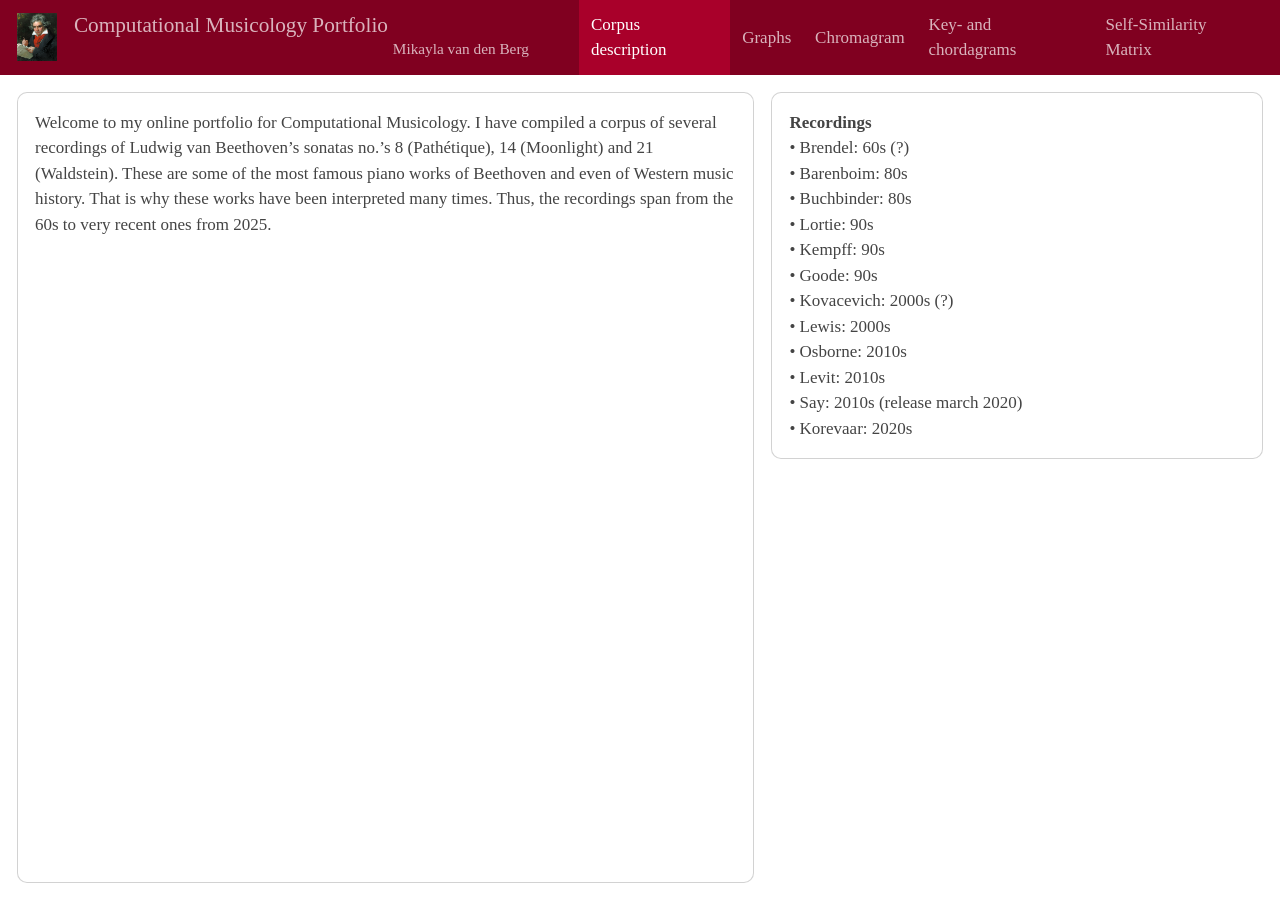
==== commit 650b7f63: "Portfolio update" ====
--- a/index.html
+++ b/index.html
@@ -37,9 +37,9 @@
 <link href="index_files/libs/quarto-html/quarto-syntax-highlighting-7b89279ff1a6dce999919e0e67d4d9ec.css" rel="stylesheet" class="quarto-color-scheme-extra" id="quarto-text-highlighting-styles">
 <script src="index_files/libs/bootstrap/bootstrap.min.js"></script>
 <link href="index_files/libs/bootstrap/bootstrap-icons.css" rel="stylesheet">
-<link href="index_files/libs/bootstrap/bootstrap-890b18279d630a8af0357820e6fbb7bc.min.css" rel="stylesheet" append-hash="true" class="quarto-color-scheme" id="quarto-bootstrap" data-mode="light">
-<link href="index_files/libs/bootstrap/bootstrap-dark-890b18279d630a8af0357820e6fbb7bc.min.css" rel="stylesheet" append-hash="true" class="quarto-color-scheme quarto-color-alternate" id="quarto-bootstrap" data-mode="light">
-<link href="index_files/libs/bootstrap/bootstrap-890b18279d630a8af0357820e6fbb7bc.min.css" rel="stylesheet" append-hash="true" class="quarto-color-scheme-extra" id="quarto-bootstrap" data-mode="light">
+<link href="index_files/libs/bootstrap/bootstrap-6c4269b0cbd255dc18009a004aad9be5.min.css" rel="stylesheet" append-hash="true" class="quarto-color-scheme" id="quarto-bootstrap" data-mode="light">
+<link href="index_files/libs/bootstrap/bootstrap-dark-6c4269b0cbd255dc18009a004aad9be5.min.css" rel="stylesheet" append-hash="true" class="quarto-color-scheme quarto-color-alternate" id="quarto-bootstrap" data-mode="light">
+<link href="index_files/libs/bootstrap/bootstrap-6c4269b0cbd255dc18009a004aad9be5.min.css" rel="stylesheet" append-hash="true" class="quarto-color-scheme-extra" id="quarto-bootstrap" data-mode="light">
 <script src="index_files/libs/quarto-dashboard/quarto-dashboard.js"></script>
 <script src="index_files/libs/quarto-dashboard/stickythead.js"></script>
 
@@ -63,15 +63,15 @@
 
 
     <div class="navbar-brand-container">
-
-
+    <a href="#"><img src="beethoven.jpg" alt="" class="navbar-logo light-content d-inline-block"></a>
+    <a href="#"><img src="beethoven.jpg" alt="" class="navbar-logo dark-content d-inline-block"></a>
       <div class="navbar-title">
         <div class="navbar-title-text"><a href="#">Computational Musicology Portfolio</a></div>
         
         <div class="navbar-author">Mikayla van den Berg</div>
       </div>
     </div>
-<div id="dashboard-collapse" class="navbar-collapse collapse"><ul class="navbar-nav navbar-nav-scroll me-auto" role="tablist"><li class="nav-item" role="presentation"><a id="tab-corpus-description" class="nav-link active" data-bs-toggle="tab" role="tab" data-bs-target="#corpus-description" data-scrolling="false" href="#corpus-description" aria-controls="corpus-description" aria-selected="true"><span class="nav-link-text">Corpus description</span></a></li><li class="nav-item" role="presentation"><a id="tab-chromagram" class="nav-link" data-bs-toggle="tab" role="tab" data-bs-target="#chromagram" data-scrolling="false" href="#chromagram" aria-controls="chromagram" aria-selected="false"><span class="nav-link-text">Chromagram</span></a></li><li class="nav-item" role="presentation"><a id="tab-key--and-chordagrams" class="nav-link" data-bs-toggle="tab" role="tab" data-bs-target="#key--and-chordagrams" data-scrolling="false" href="#key--and-chordagrams" aria-controls="key--and-chordagrams" aria-selected="false"><span class="nav-link-text">Key- and chordagrams</span></a></li><li class="nav-item" role="presentation"><a id="tab-graphs" class="nav-link" data-bs-toggle="tab" role="tab" data-bs-target="#graphs" data-scrolling="false" href="#graphs" aria-controls="graphs" aria-selected="false"><span class="nav-link-text">Graphs</span></a></li><li class="nav-item" role="presentation"><a id="tab-self-similarity-matrix" class="nav-link" data-bs-toggle="tab" role="tab" data-bs-target="#self-similarity-matrix" data-scrolling="false" href="#self-similarity-matrix" aria-controls="self-similarity-matrix" aria-selected="false"><span class="nav-link-text">Self-Similarity Matrix</span></a></li></ul></div></div>
+<div id="dashboard-collapse" class="navbar-collapse collapse"><ul class="navbar-nav navbar-nav-scroll me-auto" role="tablist"><li class="nav-item" role="presentation"><a id="tab-corpus-description" class="nav-link active" data-bs-toggle="tab" role="tab" data-bs-target="#corpus-description" data-scrolling="false" href="#corpus-description" aria-controls="corpus-description" aria-selected="true"><span class="nav-link-text">Corpus description</span></a></li><li class="nav-item" role="presentation"><a id="tab-graphs" class="nav-link" data-bs-toggle="tab" role="tab" data-bs-target="#graphs" data-scrolling="false" href="#graphs" aria-controls="graphs" aria-selected="false"><span class="nav-link-text">Graphs</span></a></li><li class="nav-item" role="presentation"><a id="tab-chromagram" class="nav-link" data-bs-toggle="tab" role="tab" data-bs-target="#chromagram" data-scrolling="false" href="#chromagram" aria-controls="chromagram" aria-selected="false"><span class="nav-link-text">Chromagram</span></a></li><li class="nav-item" role="presentation"><a id="tab-key--and-chordagrams" class="nav-link" data-bs-toggle="tab" role="tab" data-bs-target="#key--and-chordagrams" data-scrolling="false" href="#key--and-chordagrams" aria-controls="key--and-chordagrams" aria-selected="false"><span class="nav-link-text">Key- and chordagrams</span></a></li><li class="nav-item" role="presentation"><a id="tab-self-similarity-matrix" class="nav-link" data-bs-toggle="tab" role="tab" data-bs-target="#self-similarity-matrix" data-scrolling="false" href="#self-similarity-matrix" aria-controls="self-similarity-matrix" aria-selected="false"><span class="nav-link-text">Self-Similarity Matrix</span></a></li></ul></div></div>
 </nav>
 </header>
 <div class="page-layout-custom quarto-dashboard-content bslib-gap-spacing html-fill-container bslib-page-fill quarto-dashboard-pages">  
@@ -103,6 +103,31 @@
 </bslib-tooltip><script data-bslib-card-init="">bslib.Card.initializeAllCards();</script></div>
 </div>
 </div>
+</div><div id="graphs" class="dashboard-page tab-pane grid-skip html-fill-item html-fill-container" data-orientation="columns" aria-labelledby="tab-graphs">
+<div class="html-fill-item html-fill-container bslib-grid" style="display: grid; grid-template-columns: minmax(3em, 60fr) minmax(3em, 40fr);
+grid-auto-rows: minmax(0, 1fr);">
+<div class="card html-fill-item html-fill-container bslib-card" data-fill="false" data-bslib-card-init="" data-require-bs-caller="card()" data-full-screen="false">
+<div class="card-body html-fill-item html-fill-container">
+<img src="loudness_x_energy.png" class="img-fluid">
+</div>
+<bslib-tooltip placement="auto" bsoptions="[]" data-require-bs-version="5" data-require-bs-caller="tooltip()">
+    <template>Expand</template>
+    <span class="bslib-full-screen-enter badge rounded-pill">
+        <svg xmlns="http://www.w3.org/2000/svg" viewbox="0 0 24 24" style="height:1em;width:1em;" aria-hidden="true" role="img"><path d="M20 5C20 4.4 19.6 4 19 4H13C12.4 4 12 3.6 12 3C12 2.4 12.4 2 13 2H21C21.6 2 22 2.4 22 3V11C22 11.6 21.6 12 21 12C20.4 12 20 11.6 20 11V5ZM4 19C4 19.6 4.4 20 5 20H11C11.6 20 12 20.4 12 21C12 21.6 11.6 22 11 22H3C2.4 22 2 21.6 2 21V13C2 12.4 2.4 12 3 12C3.6 12 4 12.4 4 13V19Z"></path></svg>
+    </span>
+</bslib-tooltip><script data-bslib-card-init="">bslib.Card.initializeAllCards();</script></div><div class="html-fill-item html-fill-container bslib-grid" style="display: grid; grid-template-rows: minmax(3em, max-content); grid-auto-columns: minmax(0, 1fr);">
+<div class="card html-fill-item html-fill-container bslib-card" data-fill="false" data-bslib-card-init="" data-require-bs-caller="card()" data-full-screen="false">
+<div class="card-body html-fill-item html-fill-container">
+<p>Spotify provides features of tracks that can be analysed. For example, tracks can be described by ‘energy’, ‘happiness’ and ‘acousticness’. In the plot on the left, the various recordings by the pianists are plotted by loudness and energy.</p>
+</div>
+<bslib-tooltip placement="auto" bsoptions="[]" data-require-bs-version="5" data-require-bs-caller="tooltip()">
+    <template>Expand</template>
+    <span class="bslib-full-screen-enter badge rounded-pill">
+        <svg xmlns="http://www.w3.org/2000/svg" viewbox="0 0 24 24" style="height:1em;width:1em;" aria-hidden="true" role="img"><path d="M20 5C20 4.4 19.6 4 19 4H13C12.4 4 12 3.6 12 3C12 2.4 12.4 2 13 2H21C21.6 2 22 2.4 22 3V11C22 11.6 21.6 12 21 12C20.4 12 20 11.6 20 11V5ZM4 19C4 19.6 4.4 20 5 20H11C11.6 20 12 20.4 12 21C12 21.6 11.6 22 11 22H3C2.4 22 2 21.6 2 21V13C2 12.4 2.4 12 3 12C3.6 12 4 12.4 4 13V19Z"></path></svg>
+    </span>
+</bslib-tooltip><script data-bslib-card-init="">bslib.Card.initializeAllCards();</script></div>
+</div>
+</div>
 </div><div id="chromagram" class="dashboard-page tab-pane grid-skip html-fill-item html-fill-container" data-orientation="columns" aria-labelledby="tab-chromagram">
 <div class="html-fill-item html-fill-container bslib-grid" style="display: grid; grid-template-columns: minmax(3em, 1fr) minmax(3em, 1fr);
 grid-auto-rows: minmax(0, 1fr);">
@@ -118,13 +143,13 @@
     <span class="bslib-full-screen-enter badge rounded-pill">
         <svg xmlns="http://www.w3.org/2000/svg" viewbox="0 0 24 24" style="height:1em;width:1em;" aria-hidden="true" role="img"><path d="M20 5C20 4.4 19.6 4 19 4H13C12.4 4 12 3.6 12 3C12 2.4 12.4 2 13 2H21C21.6 2 22 2.4 22 3V11C22 11.6 21.6 12 21 12C20.4 12 20 11.6 20 11V5ZM4 19C4 19.6 4.4 20 5 20H11C11.6 20 12 20.4 12 21C12 21.6 11.6 22 11 22H3C2.4 22 2 21.6 2 21V13C2 12.4 2.4 12 3 12C3.6 12 4 12.4 4 13V19Z"></path></svg>
     </span>
-</bslib-tooltip><script data-bslib-card-init="">bslib.Card.initializeAllCards();</script></div><div class="html-fill-item html-fill-container bslib-grid" data-height="20%" style="display: grid; grid-template-rows: minmax(3em, max-content); grid-auto-columns: minmax(0, 1fr);">
+</bslib-tooltip><script data-bslib-card-init="">bslib.Card.initializeAllCards();</script></div><div class="html-fill-item html-fill-container bslib-grid" data-height="40%" style="display: grid; grid-template-rows: minmax(3em, max-content); grid-auto-columns: minmax(0, 1fr);">
 <div class="card html-fill-item html-fill-container bslib-card" data-fill="false" data-bslib-card-init="" data-require-bs-caller="card()" data-full-screen="false">
 <div class="card-body html-fill-item html-fill-container">
 <p>I have made a chromagram of a performance by Burchbinder of the first movement of sonata no. 8 and also a chromagram of a perfomance by Brendel of the third movement of sonata 14.</p>
 <p>Sonata no. 8 is in c-minor and starts with the c-minor chord (C-E♭-G). Looking at the chromagram overall, it doesn’t become immediately clear that the piece is in c-minor. However, the beginning does have a high magnitude on the note C. The C also becomes more prominent at the end of the piece. During the rest of the piece, the E♭ is also being emphasized a lot, especially around 150 seconds. This is when the piece switches to the key e♭-minor (during the second subject). Shortly after it also modulates to E-major, hence the strong magnitude.</p>
-<p>In the chromagram of sonata no. 14 it’s more apparent that the piece is in c♯-minor, because there is a lot of emphasis on this pitch class. Surprisingly, there is also a high intensity on A♭. This becomes less strange when one remembers that A♭ and G♯ are enharmonically equivalent. G♯ is the dominant (V) of c♯-minor and thus very important. Chromagrams measure pitch energy, not tonal function, so the dominant can easily appear stronger than the tonic.</p>
-<p>Key- and chordagrams <em>do</em> try to capture tonal function, so it is good to take a look at those.</p>
+<p>In the chromagram of sonata no. 14 it’s more apparent that the piece is in c♯-minor, because there is a lot of emphasis on this pitch class. Surprisingly, there is also a high intensity on A♭. This becomes less strange when one remembers that A♭ and G♯ are enharmonically equivalent. G♯ is the dominant (V) of c♯-minor and thus very important.</p>
+<p>Chromagrams measure pitch energy, not tonal function, so the dominant can easily appear stronger than the tonic. Key- and chordagrams <em>do</em> try to capture tonal function, so it is good to take a look at those.</p>
 </div>
 <bslib-tooltip placement="auto" bsoptions="[]" data-require-bs-version="5" data-require-bs-caller="tooltip()">
     <template>Expand</template>
@@ -151,7 +176,9 @@
 <div class="card html-fill-item html-fill-container bslib-card" data-fill="false" data-bslib-card-init="" data-require-bs-caller="card()" data-full-screen="false">
 <div class="card-body html-fill-item html-fill-container">
 <p>On the left are a chordagram and a keygram of a performance by Brendel of the 3rd movement of sonata no. 14. The chordagram shows which chord templates best matches the chroma pattern and the keygram shows which key template best matches the chroma pattern. Blue means there is a high similarity.</p>
-<p>The pattern of the chordagram is quite similar to the chromagram. There is high similarity between the templates for c♯-minor, c♯-minor and D♭-major during the whole piece and A♭-major(7) and E♭-major(7) at certain moments. There is also a dark blue spot for D-maj(7) later in the piece. The constant dark band for c♯-minor is exactly what we expect, because the chroma vectors frequently contain the tonic triad tones: C♯–E–G♯. G♯-minor also appears strong because it shares one note with the tonic triad and the dominant is stronlgy emhpasized throughout the piece. D♭-major is the enharmonic spelling of C♯-minor, so that is why this also appears often in the chordagram. A♭-major(7) and E♭ major(7) appear because pitch collections associated with the dominant function can resemble these chord templates in the chroma representation. Something that strengthes these effects is that the piece contains a lot of fast arpeggios: the movement is full of broken chords, so each analysis frame may contain only partial chord tones.</p>
+<p>The pattern of the chordagram is quite similar to the chromagram. There is high similarity between the templates for c♯-minor, g♯-minor and D♭-major during the whole piece and A♭-major(7) and E♭-major(7) at certain moments. There is also a dark blue spot for D-maj(7) later in the piece. The constant dark band for c♯-minor is exactly what we expect, because the chroma vectors frequently contain the tonic triad tones: C♯–E–G♯. G♯-minor also appears strong because it shares one note with the tonic triad and the dominant is stronlgy emhpasized throughout the piece. D♭-major is the enharmonic spelling of c♯-minor, so that is why this also appears often in the chordagram. A♭-major(7) and E♭ major(7) appear because pitch collections associated with the dominant function can resemble these chord templates in the chroma representation. Something that strengthens these effects is that the piece contains a lot of fast arpeggios: the movement is full of broken chords, so each analysis frame may contain only partial chord tones. The strong blue spot around 300 seconds is due to arpeggios stopping briefly and the notes being played together, which happen to be D-F♯-A.</p>
+<p>The keygram is less obvious. However, it does become clear that the key templates c♯-minor, g♯-minor and A♭-major match the chroma vectors the most throughout the piece, but it doesn’t become apparent from the keygram which of these is the main key. Something interesting about this movement is that it deviates from the usual sonata from. It is common for the second theme to be in the relative major key, but that is not the case here. Here the second theme is in g♯-minor. This means that the piece does not shift to a major key. This, however, in turn does not mean that there are no major chords used, as is visible in the chordagram.</p>
+<p>Harmony plays a big role in the overall structure of a piano sonata. A Self-Similarity Matrix visualizes this.</p>
 </div>
 <bslib-tooltip placement="auto" bsoptions="[]" data-require-bs-version="5" data-require-bs-caller="tooltip()">
     <template>Expand</template>
@@ -160,27 +187,13 @@
     </span>
 </bslib-tooltip><script data-bslib-card-init="">bslib.Card.initializeAllCards();</script></div>
 </div>
-</div>
-</div><div id="graphs" class="dashboard-page tab-pane grid-skip html-fill-item html-fill-container" data-orientation="columns" aria-labelledby="tab-graphs">
-<div class="html-fill-item html-fill-container bslib-grid" style="display: grid; grid-template-columns: minmax(3em, 1fr);
-grid-auto-rows: minmax(0, 1fr);">
-<div class="card html-fill-item html-fill-container bslib-card" data-fill="false" data-bslib-card-init="" data-require-bs-caller="card()" data-full-screen="false">
-<div class="card-body html-fill-item html-fill-container">
-<img src="loudness_x_energy.png" class="img-fluid">
-</div>
-<bslib-tooltip placement="auto" bsoptions="[]" data-require-bs-version="5" data-require-bs-caller="tooltip()">
-    <template>Expand</template>
-    <span class="bslib-full-screen-enter badge rounded-pill">
-        <svg xmlns="http://www.w3.org/2000/svg" viewbox="0 0 24 24" style="height:1em;width:1em;" aria-hidden="true" role="img"><path d="M20 5C20 4.4 19.6 4 19 4H13C12.4 4 12 3.6 12 3C12 2.4 12.4 2 13 2H21C21.6 2 22 2.4 22 3V11C22 11.6 21.6 12 21 12C20.4 12 20 11.6 20 11V5ZM4 19C4 19.6 4.4 20 5 20H11C11.6 20 12 20.4 12 21C12 21.6 11.6 22 11 22H3C2.4 22 2 21.6 2 21V13C2 12.4 2.4 12 3 12C3.6 12 4 12.4 4 13V19Z"></path></svg>
-    </span>
-</bslib-tooltip><script data-bslib-card-init="">bslib.Card.initializeAllCards();</script></div>
 </div>
 </div><div id="self-similarity-matrix" class="dashboard-page tab-pane grid-skip html-fill-item html-fill-container" data-orientation="columns" aria-labelledby="tab-self-similarity-matrix">
 <div class="html-fill-item html-fill-container bslib-grid" style="display: grid; grid-template-columns: minmax(3em, 1fr) minmax(3em, 1fr);
 grid-auto-rows: minmax(0, 1fr);">
 <div class="card html-fill-item html-fill-container bslib-card" data-fill="false" data-bslib-card-init="" data-require-bs-caller="card()" data-full-screen="false">
 <div class="card-body html-fill-item html-fill-container">
-<img src="ssm_pitch_moonlight_III_brendel.png" class="img-fluid">
+<p><img src="ssm_pitch_moonlight_III_brendel.png" class="img-fluid"> <em>Self-similarity matrix based on pitch of Beethoven’s Moonlight Sonata (No.&nbsp;14), 3rd movement. Performance by Brendel. Normalisation: Euclidean. Distance: cosine.</em></p>
 </div>
 <bslib-tooltip placement="auto" bsoptions="[]" data-require-bs-version="5" data-require-bs-caller="tooltip()">
     <template>Expand</template>
@@ -193,8 +206,7 @@
 <p>This is a Self-Similarity Matrices (SSM) of a performance by Brendel of the first movement of sonata no 14, based on pitch.</p>
 <p>This piece is in c♯-minor and in sonata form, which means that the exposition get’s repeated. This happens at around a 100 seconds and a (faint) blue diagonal line is visible at this point in the SSM. The entirety of the exposition is visible as a block-like structure around 215 seconds (with a yellow outline). Here the second theme sounds in f♯-minor, which is different from the exposition where it was in g♯-minor.</p>
 <p>There is not a block-like structure visible for the entirety of the development, which ends at around 265 seconds. At this point the recapitulation starts with the first subject remaining unaltered. The second subject is now in the tonic (instead of g♯-minor as in the exposition).</p>
-<p>The overall SSM has a lot of block-like structures, but these are not easy to distinguish from each other and they cannot easily be linked to what is audible in the audio. The reason for this, is that piano sonatas in sonata form are build on themes and motives that get repeated but could also get slightly altered. Thus, there is a lot of homogeneity.</p>
-<hr>
+<p>The overall SSM has a lot of block-like structures, but these are not easy to distinguish from each other and they cannot easily be linked to what is audible in the audio. The reason for this, is that piano sonatas in sonata form are build on themes and motives that get repeated but could also get slightly altered. Thus, there is a lot of homogeneity. In addition, this piece consists mainly of fast arpeggios and listening to the piece gives the impression that everything flows together organically and there are few contrasting parts.</p>
 </div>
 <bslib-tooltip placement="auto" bsoptions="[]" data-require-bs-version="5" data-require-bs-caller="tooltip()">
     <template>Expand</template>
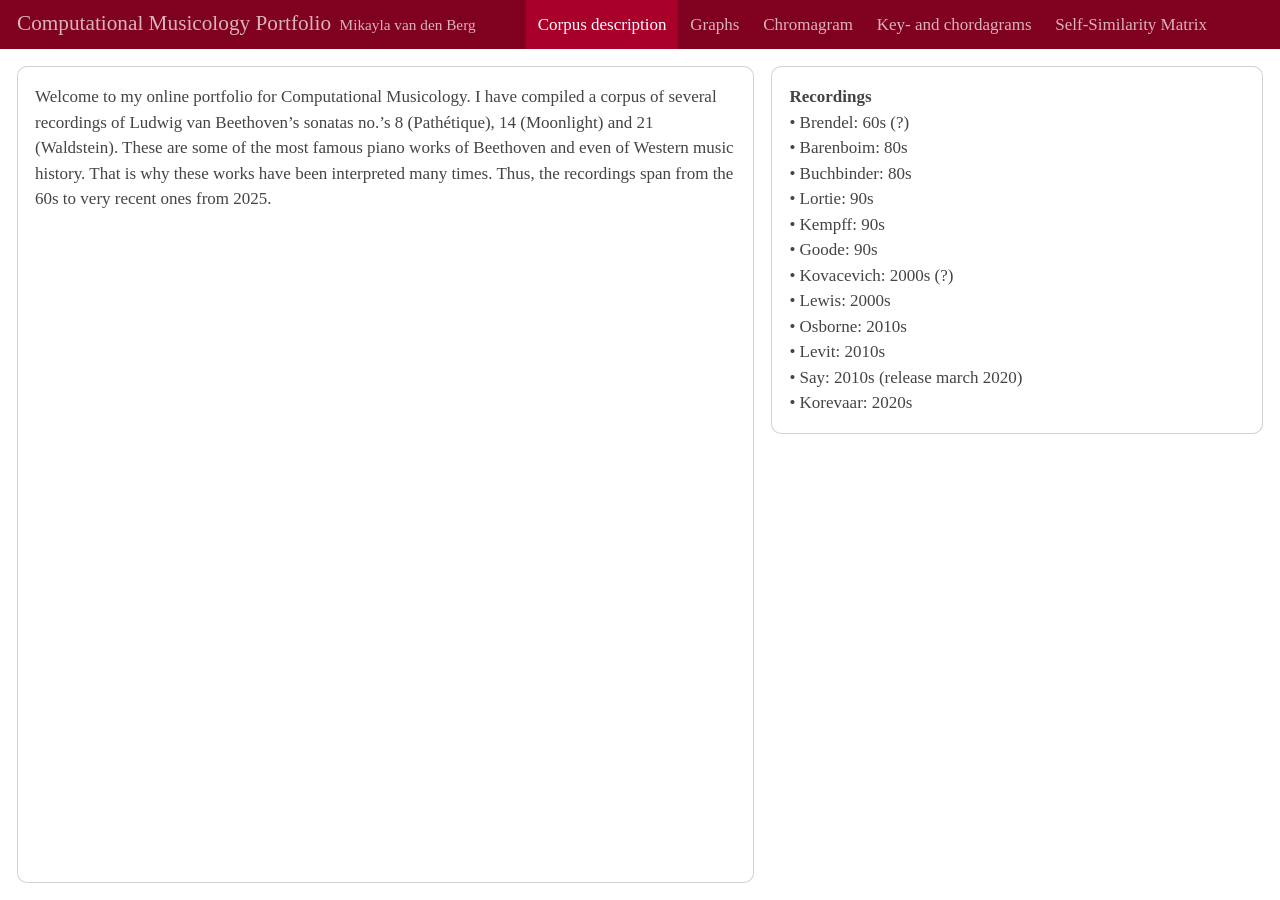
==== commit 18b11e18: "Portfolio update" ====
--- a/index.html
+++ b/index.html
@@ -63,8 +63,8 @@
 
 
     <div class="navbar-brand-container">
-    <a href="#"><img src="beethoven.jpg" alt="" class="navbar-logo light-content d-inline-block"></a>
-    <a href="#"><img src="beethoven.jpg" alt="" class="navbar-logo dark-content d-inline-block"></a>
+
+
       <div class="navbar-title">
         <div class="navbar-title-text"><a href="#">Computational Musicology Portfolio</a></div>
         
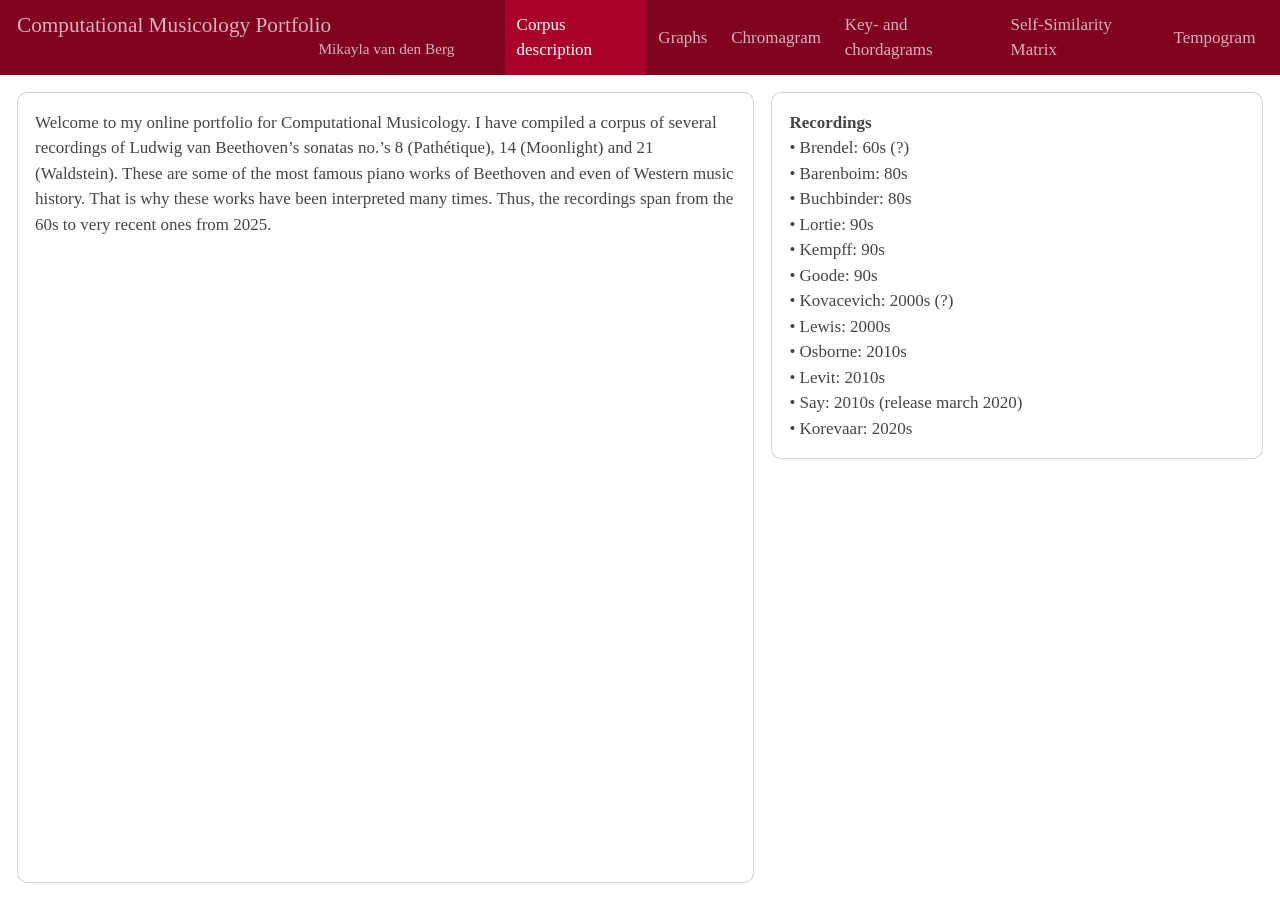
==== commit 823d60e6: "Portfolio update" ====
--- a/index.html
+++ b/index.html
@@ -71,7 +71,7 @@
         <div class="navbar-author">Mikayla van den Berg</div>
       </div>
     </div>
-<div id="dashboard-collapse" class="navbar-collapse collapse"><ul class="navbar-nav navbar-nav-scroll me-auto" role="tablist"><li class="nav-item" role="presentation"><a id="tab-corpus-description" class="nav-link active" data-bs-toggle="tab" role="tab" data-bs-target="#corpus-description" data-scrolling="false" href="#corpus-description" aria-controls="corpus-description" aria-selected="true"><span class="nav-link-text">Corpus description</span></a></li><li class="nav-item" role="presentation"><a id="tab-graphs" class="nav-link" data-bs-toggle="tab" role="tab" data-bs-target="#graphs" data-scrolling="false" href="#graphs" aria-controls="graphs" aria-selected="false"><span class="nav-link-text">Graphs</span></a></li><li class="nav-item" role="presentation"><a id="tab-chromagram" class="nav-link" data-bs-toggle="tab" role="tab" data-bs-target="#chromagram" data-scrolling="false" href="#chromagram" aria-controls="chromagram" aria-selected="false"><span class="nav-link-text">Chromagram</span></a></li><li class="nav-item" role="presentation"><a id="tab-key--and-chordagrams" class="nav-link" data-bs-toggle="tab" role="tab" data-bs-target="#key--and-chordagrams" data-scrolling="false" href="#key--and-chordagrams" aria-controls="key--and-chordagrams" aria-selected="false"><span class="nav-link-text">Key- and chordagrams</span></a></li><li class="nav-item" role="presentation"><a id="tab-self-similarity-matrix" class="nav-link" data-bs-toggle="tab" role="tab" data-bs-target="#self-similarity-matrix" data-scrolling="false" href="#self-similarity-matrix" aria-controls="self-similarity-matrix" aria-selected="false"><span class="nav-link-text">Self-Similarity Matrix</span></a></li></ul></div></div>
+<div id="dashboard-collapse" class="navbar-collapse collapse"><ul class="navbar-nav navbar-nav-scroll me-auto" role="tablist"><li class="nav-item" role="presentation"><a id="tab-corpus-description" class="nav-link active" data-bs-toggle="tab" role="tab" data-bs-target="#corpus-description" data-scrolling="false" href="#corpus-description" aria-controls="corpus-description" aria-selected="true"><span class="nav-link-text">Corpus description</span></a></li><li class="nav-item" role="presentation"><a id="tab-graphs" class="nav-link" data-bs-toggle="tab" role="tab" data-bs-target="#graphs" data-scrolling="false" href="#graphs" aria-controls="graphs" aria-selected="false"><span class="nav-link-text">Graphs</span></a></li><li class="nav-item" role="presentation"><a id="tab-chromagram" class="nav-link" data-bs-toggle="tab" role="tab" data-bs-target="#chromagram" data-scrolling="false" href="#chromagram" aria-controls="chromagram" aria-selected="false"><span class="nav-link-text">Chromagram</span></a></li><li class="nav-item" role="presentation"><a id="tab-key--and-chordagrams" class="nav-link" data-bs-toggle="tab" role="tab" data-bs-target="#key--and-chordagrams" data-scrolling="false" href="#key--and-chordagrams" aria-controls="key--and-chordagrams" aria-selected="false"><span class="nav-link-text">Key- and chordagrams</span></a></li><li class="nav-item" role="presentation"><a id="tab-self-similarity-matrix" class="nav-link" data-bs-toggle="tab" role="tab" data-bs-target="#self-similarity-matrix" data-scrolling="false" href="#self-similarity-matrix" aria-controls="self-similarity-matrix" aria-selected="false"><span class="nav-link-text">Self-Similarity Matrix</span></a></li><li class="nav-item" role="presentation"><a id="tab-tempogram" class="nav-link" data-bs-toggle="tab" role="tab" data-bs-target="#tempogram" data-scrolling="false" href="#tempogram" aria-controls="tempogram" aria-selected="false"><span class="nav-link-text">Tempogram</span></a></li></ul></div></div>
 </nav>
 </header>
 <div class="page-layout-custom quarto-dashboard-content bslib-gap-spacing html-fill-container bslib-page-fill quarto-dashboard-pages">  
@@ -93,7 +93,8 @@
 </bslib-tooltip><script data-bslib-card-init="">bslib.Card.initializeAllCards();</script></div><div class="html-fill-item html-fill-container bslib-grid" style="display: grid; grid-template-rows: minmax(3em, max-content); grid-auto-columns: minmax(0, 1fr);">
 <div class="card html-fill-item html-fill-container bslib-card" data-fill="false" data-bslib-card-init="" data-require-bs-caller="card()" data-full-screen="false">
 <div class="card-body html-fill-item html-fill-container">
-<p><strong>Recordings</strong><br> • Brendel: 60s (?)<br> • Barenboim: 80s<br> • Buchbinder: 80s<br> • Lortie: 90s<br> • Kempff: 90s<br> • Goode: 90s<br> • Kovacevich: 2000s (?)<br> • Lewis: 2000s<br> • Osborne: 2010s<br> • Levit: 2010s<br> • Say: 2010s (release march 2020)<br> • Korevaar: 2020s<br></p>
+<strong>Recordings</strong>
+<p>• Brendel: 60s (?)<br> • Barenboim: 80s<br> • Buchbinder: 80s<br> • Lortie: 90s<br> • Kempff: 90s<br> • Goode: 90s<br> • Kovacevich: 2000s (?)<br> • Lewis: 2000s<br> • Osborne: 2010s<br> • Levit: 2010s<br> • Say: 2010s (release march 2020)<br> • Korevaar: 2020s<br></p>
 </div>
 <bslib-tooltip placement="auto" bsoptions="[]" data-require-bs-version="5" data-require-bs-caller="tooltip()">
     <template>Expand</template>
@@ -118,7 +119,7 @@
 </bslib-tooltip><script data-bslib-card-init="">bslib.Card.initializeAllCards();</script></div><div class="html-fill-item html-fill-container bslib-grid" style="display: grid; grid-template-rows: minmax(3em, max-content); grid-auto-columns: minmax(0, 1fr);">
 <div class="card html-fill-item html-fill-container bslib-card" data-fill="false" data-bslib-card-init="" data-require-bs-caller="card()" data-full-screen="false">
 <div class="card-body html-fill-item html-fill-container">
-<p>Spotify provides features of tracks that can be analysed. For example, tracks can be described by ‘energy’, ‘happiness’ and ‘acousticness’. In the plot on the left, the various recordings by the pianists are plotted by loudness and energy.</p>
+<p>Spotify provides features of tracks that can be analysed. For example, tracks can be described by ‘energy’, ‘happiness’ and ‘acousticness’. In the plot on the left, the various recordings by the pianists are plotted by loudness and energy.<br> Intepration will follow</p>
 </div>
 <bslib-tooltip placement="auto" bsoptions="[]" data-require-bs-version="5" data-require-bs-caller="tooltip()">
     <template>Expand</template>
@@ -203,10 +204,41 @@
 </bslib-tooltip><script data-bslib-card-init="">bslib.Card.initializeAllCards();</script></div><div class="html-fill-item html-fill-container bslib-grid" style="display: grid; grid-template-rows: minmax(3em, max-content); grid-auto-columns: minmax(0, 1fr);">
 <div class="card html-fill-item html-fill-container bslib-card" data-fill="false" data-bslib-card-init="" data-require-bs-caller="card()" data-full-screen="false">
 <div class="card-body html-fill-item html-fill-container">
-<p>This is a Self-Similarity Matrices (SSM) of a performance by Brendel of the first movement of sonata no 14, based on pitch.</p>
+<p>This is a Self-Similarity Matrices (SSM) of a performance by Brendel of the third movement of sonata no 14, based on pitch.</p>
 <p>This piece is in c♯-minor and in sonata form, which means that the exposition get’s repeated. This happens at around a 100 seconds and a (faint) blue diagonal line is visible at this point in the SSM. The entirety of the exposition is visible as a block-like structure around 215 seconds (with a yellow outline). Here the second theme sounds in f♯-minor, which is different from the exposition where it was in g♯-minor.</p>
 <p>There is not a block-like structure visible for the entirety of the development, which ends at around 265 seconds. At this point the recapitulation starts with the first subject remaining unaltered. The second subject is now in the tonic (instead of g♯-minor as in the exposition).</p>
 <p>The overall SSM has a lot of block-like structures, but these are not easy to distinguish from each other and they cannot easily be linked to what is audible in the audio. The reason for this, is that piano sonatas in sonata form are build on themes and motives that get repeated but could also get slightly altered. Thus, there is a lot of homogeneity. In addition, this piece consists mainly of fast arpeggios and listening to the piece gives the impression that everything flows together organically and there are few contrasting parts.</p>
+</div>
+<bslib-tooltip placement="auto" bsoptions="[]" data-require-bs-version="5" data-require-bs-caller="tooltip()">
+    <template>Expand</template>
+    <span class="bslib-full-screen-enter badge rounded-pill">
+        <svg xmlns="http://www.w3.org/2000/svg" viewbox="0 0 24 24" style="height:1em;width:1em;" aria-hidden="true" role="img"><path d="M20 5C20 4.4 19.6 4 19 4H13C12.4 4 12 3.6 12 3C12 2.4 12.4 2 13 2H21C21.6 2 22 2.4 22 3V11C22 11.6 21.6 12 21 12C20.4 12 20 11.6 20 11V5ZM4 19C4 19.6 4.4 20 5 20H11C11.6 20 12 20.4 12 21C12 21.6 11.6 22 11 22H3C2.4 22 2 21.6 2 21V13C2 12.4 2.4 12 3 12C3.6 12 4 12.4 4 13V19Z"></path></svg>
+    </span>
+</bslib-tooltip><script data-bslib-card-init="">bslib.Card.initializeAllCards();</script></div>
+</div>
+</div>
+</div><div id="tempogram" class="dashboard-page tab-pane grid-skip html-fill-item html-fill-container" data-orientation="columns" aria-labelledby="tab-tempogram">
+<div class="html-fill-item html-fill-container bslib-grid" style="display: grid; grid-template-columns: minmax(3em, 1fr) minmax(3em, 1fr);
+grid-auto-rows: minmax(0, 1fr);">
+<div class="card html-fill-item html-fill-container bslib-card" data-fill="false" data-bslib-card-init="" data-require-bs-caller="card()" data-full-screen="false">
+<div class="card-body html-fill-item html-fill-container">
+<p><img src="tempogram_dft_waldstein_II_say.png" class="img-fluid"> <em>Tempogram of Beethoven’s Waldstein Sonata (No.&nbsp;21), 2nd movement, Perfomance by Say. Fourier-based.</em></p>
+<p><img src="tempogram_act_waldstein_II_say.png" class="img-fluid"> <em>Tempogram of Beethoven’s Waldstein Sonata (No.&nbsp;21), 2nd movement, Perfomance by Say. Autocorrelation based.</em></p>
+<p><img src="tempogram_dft_moonlight_III_say.png" class="img-fluid"> <em>Tempogram of Beethoven’s Moonlight Sonata (No.&nbsp;14), 3rd movement, Perfomance by Say. Fourier-based.</em></p>
+</div>
+<bslib-tooltip placement="auto" bsoptions="[]" data-require-bs-version="5" data-require-bs-caller="tooltip()">
+    <template>Expand</template>
+    <span class="bslib-full-screen-enter badge rounded-pill">
+        <svg xmlns="http://www.w3.org/2000/svg" viewbox="0 0 24 24" style="height:1em;width:1em;" aria-hidden="true" role="img"><path d="M20 5C20 4.4 19.6 4 19 4H13C12.4 4 12 3.6 12 3C12 2.4 12.4 2 13 2H21C21.6 2 22 2.4 22 3V11C22 11.6 21.6 12 21 12C20.4 12 20 11.6 20 11V5ZM4 19C4 19.6 4.4 20 5 20H11C11.6 20 12 20.4 12 21C12 21.6 11.6 22 11 22H3C2.4 22 2 21.6 2 21V13C2 12.4 2.4 12 3 12C3.6 12 4 12.4 4 13V19Z"></path></svg>
+    </span>
+</bslib-tooltip><script data-bslib-card-init="">bslib.Card.initializeAllCards();</script></div><div class="html-fill-item html-fill-container bslib-grid" style="display: grid; grid-template-rows: minmax(3em, max-content); grid-auto-columns: minmax(0, 1fr);">
+<div class="card html-fill-item html-fill-container bslib-card" data-fill="false" data-bslib-card-init="" data-require-bs-caller="card()" data-full-screen="false">
+<div class="card-body html-fill-item html-fill-container">
+<p>On the right are three tempograms: two depicting the second movement of sonata no. 21 and the others are of the third movement of sonata no. 14. Both performances are by Say. I chose these two pieces because when listening to them they sound very contrasting in terms of tempo.</p>
+<p>The second movement of sonata no. 21 is a short <em>adagio</em> in 6/8 time that serves as introduction on the next movement. When listening to the piece, it is hard to figure out what the tempo is due to the many rests, especially at the beginning of the piece. This is also illustrated in the tempogram, which looks like it doesn’t really know what the tempo is at any given moment. However, around 200 second some lines become visible, but these are faint and all over the place. This is also when there starts to be more activity in the piece, namely a wave like pattern of notes in the left hand (without rests). There is still ambiguity in the tempogram regarding the BPM. However, when looking at the autocorrelation based tempogram below it, there is a clear line at 200 seconds at the level of 50 BPM, which roughly correspond to the tempo of that passage.</p>
+<p>The third movement of sonata no. 14 is a very fast <em>presto agitato</em> in common time. There are three clear lines in the tempogram, all at the level of around 350 BPM, which corresponds to the percieved tempo listening to the piece. The lines appear at around 80, 160 and 310 seconds, with align with moments where the perceived tempo is particularly easy to identify by ear.</p>
+<p>The tempograms clearly illustrate the contrasting rhythmic character of the two movements. The adagio movement produces a less defined tempo representation due to its slow pace and frequent rests, whereas the presto movement shows a much clearer tempo pattern.</p>
+<p>Compare the tempo curves to the self-similarity matrices of multiple performances of the same piece (easiest for classical music).<br> - im going to compare moonlight III kempff with levit to see if there are differences in the tempograms, because when listening it sounds like levit plays it faster</p>
 </div>
 <bslib-tooltip placement="auto" bsoptions="[]" data-require-bs-version="5" data-require-bs-caller="tooltip()">
     <template>Expand</template>
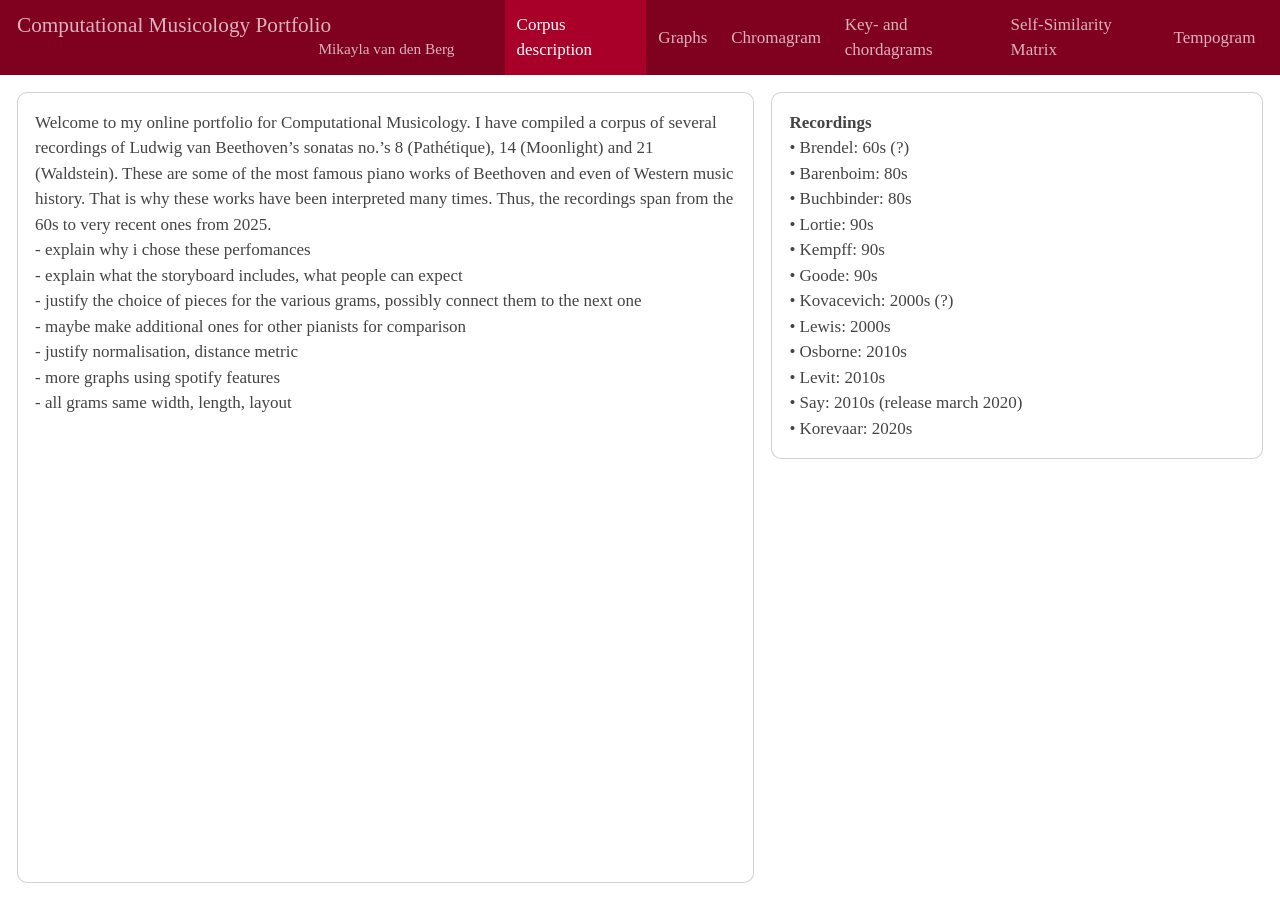
==== commit dce23990: "Portfolio update" ====
--- a/index.html
+++ b/index.html
@@ -83,7 +83,7 @@
 grid-auto-rows: minmax(0, 1fr);">
 <div class="card html-fill-item html-fill-container bslib-card" data-fill="false" data-bslib-card-init="" data-require-bs-caller="card()" data-full-screen="false">
 <div class="card-body html-fill-item html-fill-container">
-<p>Welcome to my online portfolio for Computational Musicology. I have compiled a corpus of several recordings of Ludwig van Beethoven’s sonatas no.’s 8 (Pathétique), 14 (Moonlight) and 21 (Waldstein). These are some of the most famous piano works of Beethoven and even of Western music history. That is why these works have been interpreted many times. Thus, the recordings span from the 60s to very recent ones from 2025.</p>
+<p>Welcome to my online portfolio for Computational Musicology. I have compiled a corpus of several recordings of Ludwig van Beethoven’s sonatas no.’s 8 (Pathétique), 14 (Moonlight) and 21 (Waldstein). These are some of the most famous piano works of Beethoven and even of Western music history. That is why these works have been interpreted many times. Thus, the recordings span from the 60s to very recent ones from 2025.<br> - explain why i chose these perfomances<br> - explain what the storyboard includes, what people can expect<br> - justify the choice of pieces for the various grams, possibly connect them to the next one<br> - maybe make additional ones for other pianists for comparison<br> - justify normalisation, distance metric<br> - more graphs using spotify features<br> - all grams same width, length, layout<br></p>
 </div>
 <bslib-tooltip placement="auto" bsoptions="[]" data-require-bs-version="5" data-require-bs-caller="tooltip()">
     <template>Expand</template>
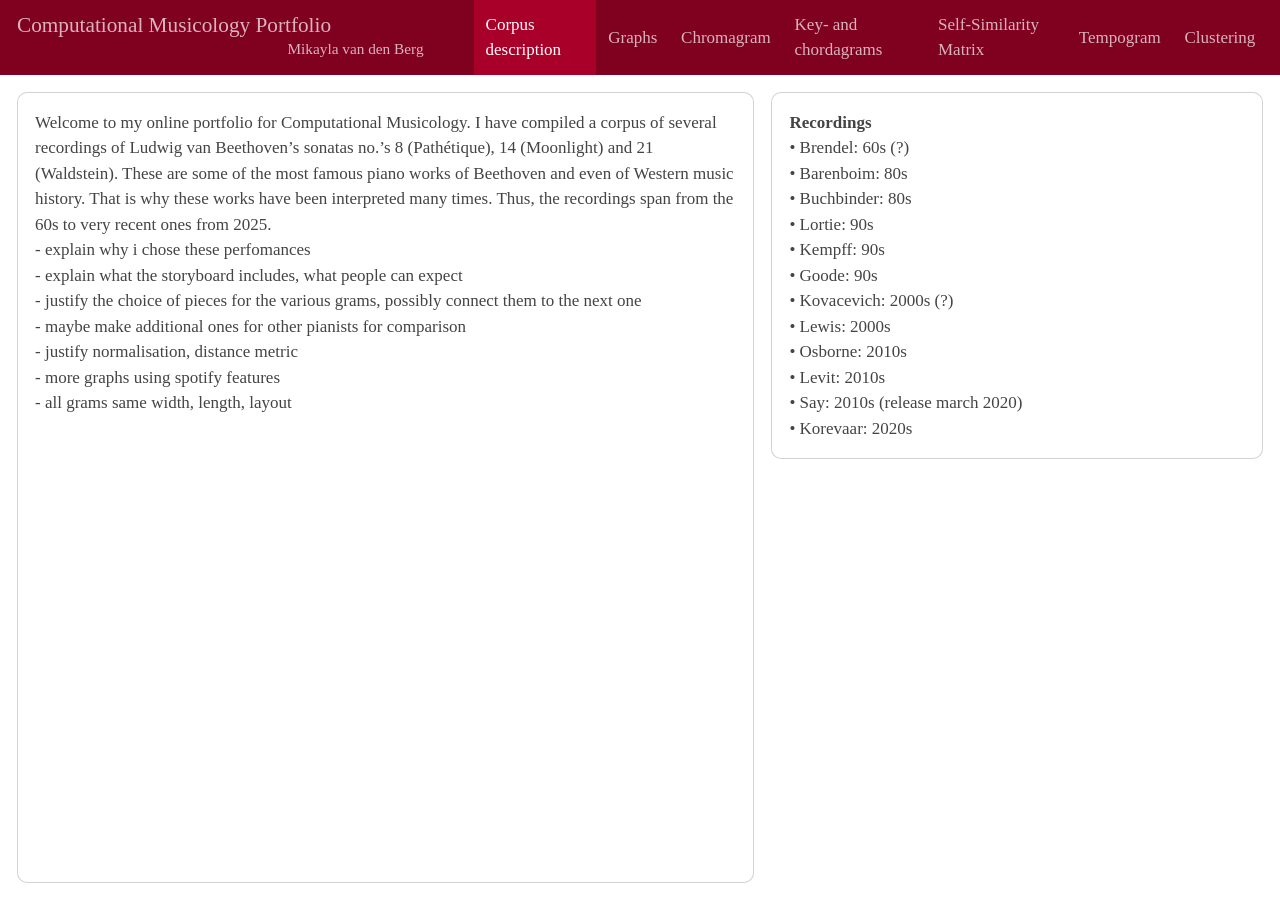
==== commit 35e3ee68: "Portfolio update again" ====
--- a/index.html
+++ b/index.html
@@ -71,7 +71,7 @@
         <div class="navbar-author">Mikayla van den Berg</div>
       </div>
     </div>
-<div id="dashboard-collapse" class="navbar-collapse collapse"><ul class="navbar-nav navbar-nav-scroll me-auto" role="tablist"><li class="nav-item" role="presentation"><a id="tab-corpus-description" class="nav-link active" data-bs-toggle="tab" role="tab" data-bs-target="#corpus-description" data-scrolling="false" href="#corpus-description" aria-controls="corpus-description" aria-selected="true"><span class="nav-link-text">Corpus description</span></a></li><li class="nav-item" role="presentation"><a id="tab-graphs" class="nav-link" data-bs-toggle="tab" role="tab" data-bs-target="#graphs" data-scrolling="false" href="#graphs" aria-controls="graphs" aria-selected="false"><span class="nav-link-text">Graphs</span></a></li><li class="nav-item" role="presentation"><a id="tab-chromagram" class="nav-link" data-bs-toggle="tab" role="tab" data-bs-target="#chromagram" data-scrolling="false" href="#chromagram" aria-controls="chromagram" aria-selected="false"><span class="nav-link-text">Chromagram</span></a></li><li class="nav-item" role="presentation"><a id="tab-key--and-chordagrams" class="nav-link" data-bs-toggle="tab" role="tab" data-bs-target="#key--and-chordagrams" data-scrolling="false" href="#key--and-chordagrams" aria-controls="key--and-chordagrams" aria-selected="false"><span class="nav-link-text">Key- and chordagrams</span></a></li><li class="nav-item" role="presentation"><a id="tab-self-similarity-matrix" class="nav-link" data-bs-toggle="tab" role="tab" data-bs-target="#self-similarity-matrix" data-scrolling="false" href="#self-similarity-matrix" aria-controls="self-similarity-matrix" aria-selected="false"><span class="nav-link-text">Self-Similarity Matrix</span></a></li><li class="nav-item" role="presentation"><a id="tab-tempogram" class="nav-link" data-bs-toggle="tab" role="tab" data-bs-target="#tempogram" data-scrolling="false" href="#tempogram" aria-controls="tempogram" aria-selected="false"><span class="nav-link-text">Tempogram</span></a></li></ul></div></div>
+<div id="dashboard-collapse" class="navbar-collapse collapse"><ul class="navbar-nav navbar-nav-scroll me-auto" role="tablist"><li class="nav-item" role="presentation"><a id="tab-corpus-description" class="nav-link active" data-bs-toggle="tab" role="tab" data-bs-target="#corpus-description" data-scrolling="false" href="#corpus-description" aria-controls="corpus-description" aria-selected="true"><span class="nav-link-text">Corpus description</span></a></li><li class="nav-item" role="presentation"><a id="tab-graphs" class="nav-link" data-bs-toggle="tab" role="tab" data-bs-target="#graphs" data-scrolling="false" href="#graphs" aria-controls="graphs" aria-selected="false"><span class="nav-link-text">Graphs</span></a></li><li class="nav-item" role="presentation"><a id="tab-chromagram" class="nav-link" data-bs-toggle="tab" role="tab" data-bs-target="#chromagram" data-scrolling="false" href="#chromagram" aria-controls="chromagram" aria-selected="false"><span class="nav-link-text">Chromagram</span></a></li><li class="nav-item" role="presentation"><a id="tab-key--and-chordagrams" class="nav-link" data-bs-toggle="tab" role="tab" data-bs-target="#key--and-chordagrams" data-scrolling="false" href="#key--and-chordagrams" aria-controls="key--and-chordagrams" aria-selected="false"><span class="nav-link-text">Key- and chordagrams</span></a></li><li class="nav-item" role="presentation"><a id="tab-self-similarity-matrix" class="nav-link" data-bs-toggle="tab" role="tab" data-bs-target="#self-similarity-matrix" data-scrolling="false" href="#self-similarity-matrix" aria-controls="self-similarity-matrix" aria-selected="false"><span class="nav-link-text">Self-Similarity Matrix</span></a></li><li class="nav-item" role="presentation"><a id="tab-tempogram" class="nav-link" data-bs-toggle="tab" role="tab" data-bs-target="#tempogram" data-scrolling="false" href="#tempogram" aria-controls="tempogram" aria-selected="false"><span class="nav-link-text">Tempogram</span></a></li><li class="nav-item" role="presentation"><a id="tab-clustering" class="nav-link" data-bs-toggle="tab" role="tab" data-bs-target="#clustering" data-scrolling="false" href="#clustering" aria-controls="clustering" aria-selected="false"><span class="nav-link-text">Clustering</span></a></li></ul></div></div>
 </nav>
 </header>
 <div class="page-layout-custom quarto-dashboard-content bslib-gap-spacing html-fill-container bslib-page-fill quarto-dashboard-pages">  
@@ -239,6 +239,36 @@
 <p>The third movement of sonata no. 14 is a very fast <em>presto agitato</em> in common time. There are three clear lines in the tempogram, all at the level of around 350 BPM, which corresponds to the percieved tempo listening to the piece. The lines appear at around 80, 160 and 310 seconds, with align with moments where the perceived tempo is particularly easy to identify by ear.</p>
 <p>The tempograms clearly illustrate the contrasting rhythmic character of the two movements. The adagio movement produces a less defined tempo representation due to its slow pace and frequent rests, whereas the presto movement shows a much clearer tempo pattern.</p>
 <p>Compare the tempo curves to the self-similarity matrices of multiple performances of the same piece (easiest for classical music).<br> - im going to compare moonlight III kempff with levit to see if there are differences in the tempograms, because when listening it sounds like levit plays it faster</p>
+</div>
+<bslib-tooltip placement="auto" bsoptions="[]" data-require-bs-version="5" data-require-bs-caller="tooltip()">
+    <template>Expand</template>
+    <span class="bslib-full-screen-enter badge rounded-pill">
+        <svg xmlns="http://www.w3.org/2000/svg" viewbox="0 0 24 24" style="height:1em;width:1em;" aria-hidden="true" role="img"><path d="M20 5C20 4.4 19.6 4 19 4H13C12.4 4 12 3.6 12 3C12 2.4 12.4 2 13 2H21C21.6 2 22 2.4 22 3V11C22 11.6 21.6 12 21 12C20.4 12 20 11.6 20 11V5ZM4 19C4 19.6 4.4 20 5 20H11C11.6 20 12 20.4 12 21C12 21.6 11.6 22 11 22H3C2.4 22 2 21.6 2 21V13C2 12.4 2.4 12 3 12C3.6 12 4 12.4 4 13V19Z"></path></svg>
+    </span>
+</bslib-tooltip><script data-bslib-card-init="">bslib.Card.initializeAllCards();</script></div>
+</div>
+</div>
+</div><div id="clustering" class="dashboard-page tab-pane grid-skip html-fill-item html-fill-container" data-orientation="columns" aria-labelledby="tab-clustering">
+<div class="html-fill-item html-fill-container bslib-grid" style="display: grid; grid-template-columns: minmax(3em, 1fr) minmax(3em, 1fr);
+grid-auto-rows: minmax(0, 1fr);">
+<div class="card html-fill-item html-fill-container bslib-card" data-fill="false" data-bslib-card-init="" data-require-bs-caller="card()" data-full-screen="false">
+<div class="card-body html-fill-item html-fill-container">
+<p><img src="dendogram_moonlight_I.png" class="img-fluid"> <em>Dendogram of performances of Beethoven’s Moonlight Sonata (No.&nbsp;14), 1st movement. Using the features energy, loudness, acousticness, valence and tempo. Distance: Manhattan, linkage: complete.</em></p>
+<p><img src="dendogram_moonlight_II.png" class="img-fluid"> <em>Dendogram of performances of Beethoven’s Moonlight Sonata (No.&nbsp;14), 2nd movement. Using the features energy, loudness, acousticness, valence and tempo. Distance: Manhattan, linkage: complete.</em></p>
+<p><img src="dendogram_moonlight_III.png" class="img-fluid"> <em>Dendogram of performances of Beethoven’s Moonlight Sonata (No.&nbsp;14), 3rd movement. Using the features energy, loudness, acousticness, valence and tempo. Distance: Manhattan, linkage: complete.</em></p>
+</div>
+<bslib-tooltip placement="auto" bsoptions="[]" data-require-bs-version="5" data-require-bs-caller="tooltip()">
+    <template>Expand</template>
+    <span class="bslib-full-screen-enter badge rounded-pill">
+        <svg xmlns="http://www.w3.org/2000/svg" viewbox="0 0 24 24" style="height:1em;width:1em;" aria-hidden="true" role="img"><path d="M20 5C20 4.4 19.6 4 19 4H13C12.4 4 12 3.6 12 3C12 2.4 12.4 2 13 2H21C21.6 2 22 2.4 22 3V11C22 11.6 21.6 12 21 12C20.4 12 20 11.6 20 11V5ZM4 19C4 19.6 4.4 20 5 20H11C11.6 20 12 20.4 12 21C12 21.6 11.6 22 11 22H3C2.4 22 2 21.6 2 21V13C2 12.4 2.4 12 3 12C3.6 12 4 12.4 4 13V19Z"></path></svg>
+    </span>
+</bslib-tooltip><script data-bslib-card-init="">bslib.Card.initializeAllCards();</script></div><div class="html-fill-item html-fill-container bslib-grid" style="display: grid; grid-template-rows: minmax(3em, max-content); grid-auto-columns: minmax(0, 1fr);">
+<div class="card html-fill-item html-fill-container bslib-card" data-fill="false" data-bslib-card-init="" data-require-bs-caller="card()" data-full-screen="false">
+<div class="card-body html-fill-item html-fill-container">
+<p>To examine how different pianists interpret the three movements of Beethoven’s Moonlight Sonata (No.&nbsp;14), hierarchical clustering was applied to five Spotify audio features: energy, loudness, acousticness, valence, and tempo. The other features were dropped because they don’t necessarily say anything about interpretation. Separate dendrograms were constructed for each movement using complete linkage and Manhattan distance. The dendograms are visible on the left.</p>
+<p>In the second and third movements, a two-cluster structure emerges at the highest level of the hierarchy, though the split is uneven. Remarkably, in the first movement Brendel stands entirely apart from the remaining eleven pianists, forming a cluster of one. This indicates an uniquely distinctive interpretation of this movement in particular.</p>
+<p>Osborne and Korevaar show notable consistency across movements II and III. In both these movements they appear close together. However, in movement I they are quite far apart.</p>
+<p>Beyond this, which pianists resemble each other tends to change from movement to movement. This suggests that while pianists may have a general interpretive style, how similar they sound to a specific other pianist depends on the movement being played.</p>
 </div>
 <bslib-tooltip placement="auto" bsoptions="[]" data-require-bs-version="5" data-require-bs-caller="tooltip()">
     <template>Expand</template>
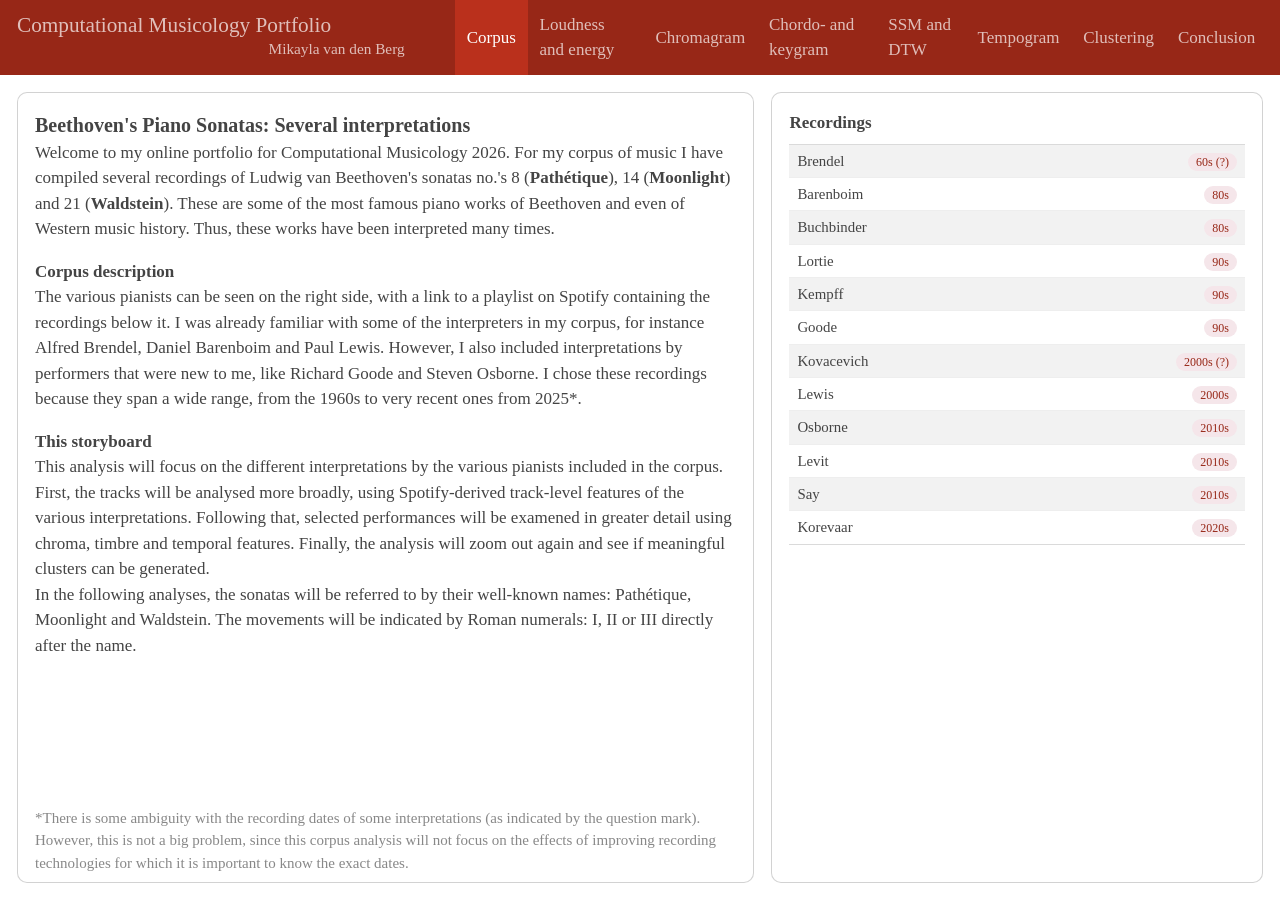
==== commit cdd633f7: "Final portfolio" ====
--- a/index.html
+++ b/index.html
@@ -37,9 +37,9 @@
 <link href="index_files/libs/quarto-html/quarto-syntax-highlighting-7b89279ff1a6dce999919e0e67d4d9ec.css" rel="stylesheet" class="quarto-color-scheme-extra" id="quarto-text-highlighting-styles">
 <script src="index_files/libs/bootstrap/bootstrap.min.js"></script>
 <link href="index_files/libs/bootstrap/bootstrap-icons.css" rel="stylesheet">
-<link href="index_files/libs/bootstrap/bootstrap-6c4269b0cbd255dc18009a004aad9be5.min.css" rel="stylesheet" append-hash="true" class="quarto-color-scheme" id="quarto-bootstrap" data-mode="light">
-<link href="index_files/libs/bootstrap/bootstrap-dark-6c4269b0cbd255dc18009a004aad9be5.min.css" rel="stylesheet" append-hash="true" class="quarto-color-scheme quarto-color-alternate" id="quarto-bootstrap" data-mode="light">
-<link href="index_files/libs/bootstrap/bootstrap-6c4269b0cbd255dc18009a004aad9be5.min.css" rel="stylesheet" append-hash="true" class="quarto-color-scheme-extra" id="quarto-bootstrap" data-mode="light">
+<link href="index_files/libs/bootstrap/bootstrap-70d25d8d9ca2849d2c1090b6df873a8b.min.css" rel="stylesheet" append-hash="true" class="quarto-color-scheme" id="quarto-bootstrap" data-mode="light">
+<link href="index_files/libs/bootstrap/bootstrap-dark-70d25d8d9ca2849d2c1090b6df873a8b.min.css" rel="stylesheet" append-hash="true" class="quarto-color-scheme quarto-color-alternate" id="quarto-bootstrap" data-mode="light">
+<link href="index_files/libs/bootstrap/bootstrap-70d25d8d9ca2849d2c1090b6df873a8b.min.css" rel="stylesheet" append-hash="true" class="quarto-color-scheme-extra" id="quarto-bootstrap" data-mode="light">
 <script src="index_files/libs/quarto-dashboard/quarto-dashboard.js"></script>
 <script src="index_files/libs/quarto-dashboard/stickythead.js"></script>
 
@@ -71,30 +71,145 @@
         <div class="navbar-author">Mikayla van den Berg</div>
       </div>
     </div>
-<div id="dashboard-collapse" class="navbar-collapse collapse"><ul class="navbar-nav navbar-nav-scroll me-auto" role="tablist"><li class="nav-item" role="presentation"><a id="tab-corpus-description" class="nav-link active" data-bs-toggle="tab" role="tab" data-bs-target="#corpus-description" data-scrolling="false" href="#corpus-description" aria-controls="corpus-description" aria-selected="true"><span class="nav-link-text">Corpus description</span></a></li><li class="nav-item" role="presentation"><a id="tab-graphs" class="nav-link" data-bs-toggle="tab" role="tab" data-bs-target="#graphs" data-scrolling="false" href="#graphs" aria-controls="graphs" aria-selected="false"><span class="nav-link-text">Graphs</span></a></li><li class="nav-item" role="presentation"><a id="tab-chromagram" class="nav-link" data-bs-toggle="tab" role="tab" data-bs-target="#chromagram" data-scrolling="false" href="#chromagram" aria-controls="chromagram" aria-selected="false"><span class="nav-link-text">Chromagram</span></a></li><li class="nav-item" role="presentation"><a id="tab-key--and-chordagrams" class="nav-link" data-bs-toggle="tab" role="tab" data-bs-target="#key--and-chordagrams" data-scrolling="false" href="#key--and-chordagrams" aria-controls="key--and-chordagrams" aria-selected="false"><span class="nav-link-text">Key- and chordagrams</span></a></li><li class="nav-item" role="presentation"><a id="tab-self-similarity-matrix" class="nav-link" data-bs-toggle="tab" role="tab" data-bs-target="#self-similarity-matrix" data-scrolling="false" href="#self-similarity-matrix" aria-controls="self-similarity-matrix" aria-selected="false"><span class="nav-link-text">Self-Similarity Matrix</span></a></li><li class="nav-item" role="presentation"><a id="tab-tempogram" class="nav-link" data-bs-toggle="tab" role="tab" data-bs-target="#tempogram" data-scrolling="false" href="#tempogram" aria-controls="tempogram" aria-selected="false"><span class="nav-link-text">Tempogram</span></a></li><li class="nav-item" role="presentation"><a id="tab-clustering" class="nav-link" data-bs-toggle="tab" role="tab" data-bs-target="#clustering" data-scrolling="false" href="#clustering" aria-controls="clustering" aria-selected="false"><span class="nav-link-text">Clustering</span></a></li></ul></div></div>
+<div id="dashboard-collapse" class="navbar-collapse collapse"><ul class="navbar-nav navbar-nav-scroll me-auto" role="tablist"><li class="nav-item" role="presentation"><a id="tab-corpus" class="nav-link active" data-bs-toggle="tab" role="tab" data-bs-target="#corpus" data-scrolling="false" href="#corpus" aria-controls="corpus" aria-selected="true"><span class="nav-link-text">Corpus</span></a></li><li class="nav-item" role="presentation"><a id="tab-loudness-and-energy" class="nav-link" data-bs-toggle="tab" role="tab" data-bs-target="#loudness-and-energy" data-scrolling="false" href="#loudness-and-energy" aria-controls="loudness-and-energy" aria-selected="false"><span class="nav-link-text">Loudness and energy</span></a></li><li class="nav-item" role="presentation"><a id="tab-chromagram" class="nav-link" data-bs-toggle="tab" role="tab" data-bs-target="#chromagram" data-scrolling="false" href="#chromagram" aria-controls="chromagram" aria-selected="false"><span class="nav-link-text">Chromagram</span></a></li><li class="nav-item" role="presentation"><a id="tab-chordo--and-keygram" class="nav-link" data-bs-toggle="tab" role="tab" data-bs-target="#chordo--and-keygram" data-scrolling="false" href="#chordo--and-keygram" aria-controls="chordo--and-keygram" aria-selected="false"><span class="nav-link-text">Chordo- and keygram</span></a></li><li class="nav-item" role="presentation"><a id="tab-ssm-and-dtw" class="nav-link" data-bs-toggle="tab" role="tab" data-bs-target="#ssm-and-dtw" data-scrolling="false" href="#ssm-and-dtw" aria-controls="ssm-and-dtw" aria-selected="false"><span class="nav-link-text">SSM and DTW</span></a></li><li class="nav-item" role="presentation"><a id="tab-tempogram" class="nav-link" data-bs-toggle="tab" role="tab" data-bs-target="#tempogram" data-scrolling="false" href="#tempogram" aria-controls="tempogram" aria-selected="false"><span class="nav-link-text">Tempogram</span></a></li><li class="nav-item" role="presentation"><a id="tab-clustering" class="nav-link" data-bs-toggle="tab" role="tab" data-bs-target="#clustering" data-scrolling="false" href="#clustering" aria-controls="clustering" aria-selected="false"><span class="nav-link-text">Clustering</span></a></li><li class="nav-item" role="presentation"><a id="tab-conclusion" class="nav-link" data-bs-toggle="tab" role="tab" data-bs-target="#conclusion" data-scrolling="false" href="#conclusion" aria-controls="conclusion" aria-selected="false"><span class="nav-link-text">Conclusion</span></a></li></ul></div></div>
 </nav>
 </header>
 <div class="page-layout-custom quarto-dashboard-content bslib-gap-spacing html-fill-container bslib-page-fill quarto-dashboard-pages">  
 
 <div class="bslib-grid-item html-fill-item tab-content bslib-grid" data-layout="fill" style="display: grid; grid-template-columns: minmax(3em, 1fr);
 grid-auto-rows: minmax(0, 1fr);">
-<div id="corpus-description" class="dashboard-page tab-pane show active html-fill-item html-fill-container" data-orientation="columns" aria-labelledby="tab-corpus-description">
+<div id="corpus" class="dashboard-page tab-pane show active html-fill-item html-fill-container" data-orientation="columns" aria-labelledby="tab-corpus">
+<div class="html-fill-item html-fill-container bslib-grid" style="display: grid; grid-template-columns: minmax(3em, 60fr) minmax(3em, 40fr);
+grid-auto-rows: minmax(0, 1fr);">
+<div class="card cell html-fill-item html-fill-container bslib-card" data-bslib-card-init="" data-require-bs-caller="card()" data-full-screen="false">
+<div class="card-body html-fill-item html-fill-container">
+<div class="cell-output-display html-fill-item html-fill-container">
+
+
+<strong style="font-size: 20px;">Beethoven's Piano Sonatas: Several interpretations</strong>
+
+<p>Welcome to my online portfolio for Computational Musicology 2026. For my corpus of music I have compiled several recordings of Ludwig van Beethoven's sonatas no.'s 8 (<b>Pathétique</b>), 14 (<b>Moonlight</b>) and 21 (<b>Waldstein</b>). These are some of the most famous piano works of Beethoven and even of Western music history. Thus, these works have been interpreted many times.</p>
+
+<strong>Corpus description</strong>
+
+<p>The various pianists can be seen on the right side, with a link to a playlist on Spotify containing the recordings below it. I was already familiar with some of the interpreters in my corpus, for instance Alfred Brendel, Daniel Barenboim and Paul Lewis. However, I also included interpretations by performers that were new to me, like Richard Goode and Steven Osborne. I chose these recordings because they span a wide range, from the 1960s to very recent ones from 2025*.</p>
+
+<strong>This storyboard</strong>
+
+<p>This analysis will focus on the different interpretations by the various pianists included in the corpus. First, the tracks will be analysed more broadly, using Spotify-derived track-level features of the various interpretations. Following that, selected performances will be examened in greater detail using chroma, timbre and temporal features. Finally, the analysis will zoom out again and see if meaningful clusters can be generated.<br> 
+In the following analyses, the sonatas will be referred to by their well-known names: Pathétique, Moonlight and Waldstein. The movements will be indicated by Roman numerals: I, II or III directly after the name.</p>
+
+<p style="position: absolute; bottom: 8px; font-size: 15px; color: #888;">*There is some ambiguity with the recording dates of some interpretations (as indicated by the question mark). However, this is not a big problem, since this corpus analysis will not focus on the effects of improving recording technologies for which it is important to know the exact dates.</p>
+
+</div>
+</div>
+<bslib-tooltip placement="auto" bsoptions="[]" data-require-bs-version="5" data-require-bs-caller="tooltip()">
+    <template>Expand</template>
+    <span class="bslib-full-screen-enter badge rounded-pill">
+        <svg xmlns="http://www.w3.org/2000/svg" viewbox="0 0 24 24" style="height:1em;width:1em;" aria-hidden="true" role="img"><path d="M20 5C20 4.4 19.6 4 19 4H13C12.4 4 12 3.6 12 3C12 2.4 12.4 2 13 2H21C21.6 2 22 2.4 22 3V11C22 11.6 21.6 12 21 12C20.4 12 20 11.6 20 11V5ZM4 19C4 19.6 4.4 20 5 20H11C11.6 20 12 20.4 12 21C12 21.6 11.6 22 11 22H3C2.4 22 2 21.6 2 21V13C2 12.4 2.4 12 3 12C3.6 12 4 12.4 4 13V19Z"></path></svg>
+    </span>
+</bslib-tooltip><script data-bslib-card-init="">bslib.Card.initializeAllCards();</script></div><div class="html-fill-item html-fill-container bslib-grid" style="display: grid; grid-template-rows: minmax(3em, 1fr); grid-auto-columns: minmax(0, 1fr);">
+<div class="card cell html-fill-item html-fill-container bslib-card" data-bslib-card-init="" data-require-bs-caller="card()" data-full-screen="false">
+<div class="card-body html-fill-item html-fill-container">
+<div class="cell-output-display html-fill-item html-fill-container">
+<strong>Recordings</strong>
+
+<table class="caption-top table table-sm table-striped small">
+<tbody>
+<tr class="odd">
+<td style="padding: 5px 0 5px 8px; border-bottom: 1px solid #eee">Brendel</td>
+<td style="text-align: right; padding: 5px 8px 5px 0; border-bottom: 1px solid #eee;"><span style="background: #f5e6ea; color: #972717; padding: 2px 8px; border-radius: 99px; font-size: 12px;">60s (?)</span></td>
+</tr>
+<tr class="even">
+<td style="padding: 5px 0 5px 8px; border-bottom: 1px solid #eee">Barenboim</td>
+<td style="text-align: right; padding: 5px 8px 5px 0; border-bottom: 1px solid #eee;"><span style="background: #f5e6ea; color: #972717; padding: 2px 8px; border-radius: 99px; font-size: 12px;">80s</span></td>
+</tr>
+<tr class="odd">
+<td style="padding: 5px 0 5px 8px; border-bottom: 1px solid #eee">Buchbinder</td>
+<td style="text-align: right; padding: 5px 8px 5px 0; border-bottom: 1px solid #eee;"><span style="background: #f5e6ea; color: #972717; padding: 2px 8px; border-radius: 99px; font-size: 12px;">80s</span></td>
+</tr>
+<tr class="even">
+<td style="padding: 5px 0 5px 8px; border-bottom: 1px solid #eee">Lortie</td>
+<td style="text-align: right; padding: 5px 8px 5px 0; border-bottom: 1px solid #eee;"><span style="background: #f5e6ea; color: #972717; padding: 2px 8px; border-radius: 99px; font-size: 12px;">90s</span></td>
+</tr>
+<tr class="odd">
+<td style="padding: 5px 0 5px 8px; border-bottom: 1px solid #eee">Kempff</td>
+<td style="text-align: right; padding: 5px 8px 5px 0; border-bottom: 1px solid #eee;"><span style="background: #f5e6ea; color: #972717; padding: 2px 8px; border-radius: 99px; font-size: 12px;">90s</span></td>
+</tr>
+<tr class="even">
+<td style="padding: 5px 0 5px 8px; border-bottom: 1px solid #eee">Goode</td>
+<td style="text-align: right; padding: 5px 8px 5px 0; border-bottom: 1px solid #eee;"><span style="background: #f5e6ea; color: #972717; padding: 2px 8px; border-radius: 99px; font-size: 12px;">90s</span></td>
+</tr>
+<tr class="odd">
+<td style="padding: 5px 0 5px 8px; border-bottom: 1px solid #eee">Kovacevich</td>
+<td style="text-align: right; padding: 5px 8px 5px 0; border-bottom: 1px solid #eee;"><span style="background: #f5e6ea; color: #972717; padding: 2px 8px; border-radius: 99px; font-size: 12px;">2000s (?)</span></td>
+</tr>
+<tr class="even">
+<td style="padding: 5px 0 5px 8px; border-bottom: 1px solid #eee">Lewis</td>
+<td style="text-align: right; padding: 5px 8px 5px 0; border-bottom: 1px solid #eee;"><span style="background: #f5e6ea; color: #972717; padding: 2px 8px; border-radius: 99px; font-size: 12px;">2000s</span></td>
+</tr>
+<tr class="odd">
+<td style="padding: 5px 0 5px 8px; border-bottom: 1px solid #eee">Osborne</td>
+<td style="text-align: right; padding: 5px 8px 5px 0; border-bottom: 1px solid #eee;"><span style="background: #f5e6ea; color: #972717; padding: 2px 8px; border-radius: 99px; font-size: 12px;">2010s</span></td>
+</tr>
+<tr class="even">
+<td style="padding: 5px 0 5px 8px; border-bottom: 1px solid #eee">Levit</td>
+<td style="text-align: right; padding: 5px 8px 5px 0; border-bottom: 1px solid #eee;"><span style="background: #f5e6ea; color: #972717; padding: 2px 8px; border-radius: 99px; font-size: 12px;">2010s</span></td>
+</tr>
+<tr class="odd">
+<td style="padding: 5px 0 5px 8px; border-bottom: 1px solid #eee">Say</td>
+<td style="text-align: right; padding: 5px 8px 5px 0; border-bottom: 1px solid #eee;"><span style="background: #f5e6ea; color: #972717; padding: 2px 8px; border-radius: 99px; font-size: 12px;">2010s</span></td>
+</tr>
+<tr class="even">
+<td style="padding: 5px 0 5px 8px">Korevaar</td>
+<td style="text-align: right; padding: 5px 8px 5px 0;"><span style="background: #f5e6ea; color: #972717; padding: 2px 8px; border-radius: 99px; font-size: 12px;">2020s</span></td>
+</tr>
+</tbody>
+</table>
+
+
+  <iframe src="https://open.spotify.com/embed/playlist/3C9JMFOYExaderqntPLGJ1?si=3551c12b7ab84baa&amp;pt=d6bcc49ab1e851589ad69f6928fd4429" width="100%" height="152" frameborder="0" allow="autoplay; clipboard-write; encrypted-media; fullscreen; picture-in-picture" loading="lazy">
+  </iframe>
+</div>
+</div>
+<bslib-tooltip placement="auto" bsoptions="[]" data-require-bs-version="5" data-require-bs-caller="tooltip()">
+    <template>Expand</template>
+    <span class="bslib-full-screen-enter badge rounded-pill">
+        <svg xmlns="http://www.w3.org/2000/svg" viewbox="0 0 24 24" style="height:1em;width:1em;" aria-hidden="true" role="img"><path d="M20 5C20 4.4 19.6 4 19 4H13C12.4 4 12 3.6 12 3C12 2.4 12.4 2 13 2H21C21.6 2 22 2.4 22 3V11C22 11.6 21.6 12 21 12C20.4 12 20 11.6 20 11V5ZM4 19C4 19.6 4.4 20 5 20H11C11.6 20 12 20.4 12 21C12 21.6 11.6 22 11 22H3C2.4 22 2 21.6 2 21V13C2 12.4 2.4 12 3 12C3.6 12 4 12.4 4 13V19Z"></path></svg>
+    </span>
+</bslib-tooltip><script data-bslib-card-init="">bslib.Card.initializeAllCards();</script></div>
+</div>
+</div>
+</div><div id="loudness-and-energy" class="dashboard-page tab-pane grid-skip html-fill-item html-fill-container" data-orientation="columns" aria-labelledby="tab-loudness-and-energy">
 <div class="html-fill-item html-fill-container bslib-grid" style="display: grid; grid-template-columns: minmax(3em, 60fr) minmax(3em, 40fr);
 grid-auto-rows: minmax(0, 1fr);">
 <div class="card html-fill-item html-fill-container bslib-card" data-fill="false" data-bslib-card-init="" data-require-bs-caller="card()" data-full-screen="false">
 <div class="card-body html-fill-item html-fill-container">
-<p>Welcome to my online portfolio for Computational Musicology. I have compiled a corpus of several recordings of Ludwig van Beethoven’s sonatas no.’s 8 (Pathétique), 14 (Moonlight) and 21 (Waldstein). These are some of the most famous piano works of Beethoven and even of Western music history. That is why these works have been interpreted many times. Thus, the recordings span from the 60s to very recent ones from 2025.<br> - explain why i chose these perfomances<br> - explain what the storyboard includes, what people can expect<br> - justify the choice of pieces for the various grams, possibly connect them to the next one<br> - maybe make additional ones for other pianists for comparison<br> - justify normalisation, distance metric<br> - more graphs using spotify features<br> - all grams same width, length, layout<br></p>
-</div>
-<bslib-tooltip placement="auto" bsoptions="[]" data-require-bs-version="5" data-require-bs-caller="tooltip()">
-    <template>Expand</template>
-    <span class="bslib-full-screen-enter badge rounded-pill">
-        <svg xmlns="http://www.w3.org/2000/svg" viewbox="0 0 24 24" style="height:1em;width:1em;" aria-hidden="true" role="img"><path d="M20 5C20 4.4 19.6 4 19 4H13C12.4 4 12 3.6 12 3C12 2.4 12.4 2 13 2H21C21.6 2 22 2.4 22 3V11C22 11.6 21.6 12 21 12C20.4 12 20 11.6 20 11V5ZM4 19C4 19.6 4.4 20 5 20H11C11.6 20 12 20.4 12 21C12 21.6 11.6 22 11 22H3C2.4 22 2 21.6 2 21V13C2 12.4 2.4 12 3 12C3.6 12 4 12.4 4 13V19Z"></path></svg>
-    </span>
-</bslib-tooltip><script data-bslib-card-init="">bslib.Card.initializeAllCards();</script></div><div class="html-fill-item html-fill-container bslib-grid" style="display: grid; grid-template-rows: minmax(3em, max-content); grid-auto-columns: minmax(0, 1fr);">
-<div class="card html-fill-item html-fill-container bslib-card" data-fill="false" data-bslib-card-init="" data-require-bs-caller="card()" data-full-screen="false">
-<div class="card-body html-fill-item html-fill-container">
-<strong>Recordings</strong>
-<p>• Brendel: 60s (?)<br> • Barenboim: 80s<br> • Buchbinder: 80s<br> • Lortie: 90s<br> • Kempff: 90s<br> • Goode: 90s<br> • Kovacevich: 2000s (?)<br> • Lewis: 2000s<br> • Osborne: 2010s<br> • Levit: 2010s<br> • Say: 2010s (release march 2020)<br> • Korevaar: 2020s<br></p>
+<p><img src="loudness_x_energy_2.png" class="img-fluid"> <em>Loudness and energy in sonata Pathétique (No.&nbsp;8), Moonlight (No 14) and Waldstein (No.&nbsp;21) per pianist.</em></p>
+<p><img src="loudness_x_energy_correlation.png" class="img-fluid"> <em>Loudness and energy correlation in sonata Pathétique (No.&nbsp;8), Moonlight (No 14) and Waldstein (No.&nbsp;21) per pianist. per pianist.</em></p>
+</div>
+<bslib-tooltip placement="auto" bsoptions="[]" data-require-bs-version="5" data-require-bs-caller="tooltip()">
+    <template>Expand</template>
+    <span class="bslib-full-screen-enter badge rounded-pill">
+        <svg xmlns="http://www.w3.org/2000/svg" viewbox="0 0 24 24" style="height:1em;width:1em;" aria-hidden="true" role="img"><path d="M20 5C20 4.4 19.6 4 19 4H13C12.4 4 12 3.6 12 3C12 2.4 12.4 2 13 2H21C21.6 2 22 2.4 22 3V11C22 11.6 21.6 12 21 12C20.4 12 20 11.6 20 11V5ZM4 19C4 19.6 4.4 20 5 20H11C11.6 20 12 20.4 12 21C12 21.6 11.6 22 11 22H3C2.4 22 2 21.6 2 21V13C2 12.4 2.4 12 3 12C3.6 12 4 12.4 4 13V19Z"></path></svg>
+    </span>
+</bslib-tooltip><script data-bslib-card-init="">bslib.Card.initializeAllCards();</script></div><div class="html-fill-item html-fill-container bslib-grid" style="display: grid; grid-template-rows: minmax(3em, 1fr); grid-auto-columns: minmax(0, 1fr);">
+<div class="card cell html-fill-item html-fill-container bslib-card" data-bslib-card-init="" data-require-bs-caller="card()" data-full-screen="false">
+<div class="card-body html-fill-item html-fill-container">
+<div class="cell-output-display html-fill-item html-fill-container">
+
+<strong>Loudness and energy</strong>
+
+<p>Spotify provides features of tracks that can be analysed. For example, tracks can be described by 'energy', 'happiness' and 'acousticness'. In the plot on the left, the various recordings by the pianists are plotted by loudness and energy. The different sonatas are indicated by colour and the movements by shape.<br>
+
+Something that becomes immediately clear is that third movements are often on the right side of the plot, meaning they are higher in energy and loudness, whereas first movements are commonly on the left side. This corresponds to the standard sonata form, in which the final movements are often more energetic and fastpaced.<br>
+
+Something else that stands out is the interpretation of the first movement of the Waldstein sonata by Buchbinder, which has a very high energy and loudness value. However, this does not become apparent from the audio, which sounds just as loud as, for example, Kempff's and Goode's interpretation. Another interesting thing to note is that Lewis' interpretations are overall more energetic and loud, compared to the other pianists (especially his interpretation of the third movement of the Moonlight sonata). In addition, Kovacevich's plot shows strong contrast between movements, because there is much spread between them. This is different for Korevaar, where the data points are more clustered and lying more to the mean. That means that Korevaar has a more uniform interpretation.<br>
+
+Furthermore, across almost all pianists the first movement of sonata Moonlight has the lowest energy and is the quietest. This correponds to the sound of the piece: it sounds very introspective and dark. Thus, these Spotify features capture this very well. For some pianists this piece even becomes an outlier (Osborne, Kovacevich). The only interpretation of this movement that does not have the lowest value in energy and loudness compared to other pieces and movements is by Brendel. When comparing this version to Kovacevhich's, which has very low values for this movement, it becomes clear that Brendels version is much louder. This does not, however, cause Brendels interpretation of the first movement of sonata Moonlight to be much higher in energy compared to other interpretations. Still, there is a positive correlation between loudness and energy, although it is not perfectly linear.<br> 
+In the plot below, the correlation and significance is calculated between the two values across all  movements and sonatas per pianist. The correlation for Korevaar is the strongest, with a R-value of 0.92 (1 being a perfect linear relationship). It is the lowest for Kovacevich, where the R-value is 0.77. However, this still indicates a strong relationship.</p>
+
+</div>
 </div>
 <bslib-tooltip placement="auto" bsoptions="[]" data-require-bs-version="5" data-require-bs-caller="tooltip()">
     <template>Expand</template>
@@ -104,22 +219,39 @@
 </bslib-tooltip><script data-bslib-card-init="">bslib.Card.initializeAllCards();</script></div>
 </div>
 </div>
-</div><div id="graphs" class="dashboard-page tab-pane grid-skip html-fill-item html-fill-container" data-orientation="columns" aria-labelledby="tab-graphs">
+</div><div id="chromagram" class="dashboard-page tab-pane grid-skip html-fill-item html-fill-container" data-orientation="columns" aria-labelledby="tab-chromagram">
 <div class="html-fill-item html-fill-container bslib-grid" style="display: grid; grid-template-columns: minmax(3em, 60fr) minmax(3em, 40fr);
 grid-auto-rows: minmax(0, 1fr);">
 <div class="card html-fill-item html-fill-container bslib-card" data-fill="false" data-bslib-card-init="" data-require-bs-caller="card()" data-full-screen="false">
 <div class="card-body html-fill-item html-fill-container">
-<img src="loudness_x_energy.png" class="img-fluid">
-</div>
-<bslib-tooltip placement="auto" bsoptions="[]" data-require-bs-version="5" data-require-bs-caller="tooltip()">
-    <template>Expand</template>
-    <span class="bslib-full-screen-enter badge rounded-pill">
-        <svg xmlns="http://www.w3.org/2000/svg" viewbox="0 0 24 24" style="height:1em;width:1em;" aria-hidden="true" role="img"><path d="M20 5C20 4.4 19.6 4 19 4H13C12.4 4 12 3.6 12 3C12 2.4 12.4 2 13 2H21C21.6 2 22 2.4 22 3V11C22 11.6 21.6 12 21 12C20.4 12 20 11.6 20 11V5ZM4 19C4 19.6 4.4 20 5 20H11C11.6 20 12 20.4 12 21C12 21.6 11.6 22 11 22H3C2.4 22 2 21.6 2 21V13C2 12.4 2.4 12 3 12C3.6 12 4 12.4 4 13V19Z"></path></svg>
-    </span>
-</bslib-tooltip><script data-bslib-card-init="">bslib.Card.initializeAllCards();</script></div><div class="html-fill-item html-fill-container bslib-grid" style="display: grid; grid-template-rows: minmax(3em, max-content); grid-auto-columns: minmax(0, 1fr);">
-<div class="card html-fill-item html-fill-container bslib-card" data-fill="false" data-bslib-card-init="" data-require-bs-caller="card()" data-full-screen="false">
-<div class="card-body html-fill-item html-fill-container">
-<p>Spotify provides features of tracks that can be analysed. For example, tracks can be described by ‘energy’, ‘happiness’ and ‘acousticness’. In the plot on the left, the various recordings by the pianists are plotted by loudness and energy.<br> Intepration will follow</p>
+<p><img src="chromagram_pathetique_I_buchbinder.png" class="img-fluid"> <em>Chromagram of the Pathétique sonata (No.&nbsp;8), 1st movement. Perfomance by Buchbinder. Normalisation: Chebyshev</em></p>
+<p><img src="chromagram_moonlight_III_lortie2.png" class="img-fluid"> <em>Chromagram of the Moonlight sonata (No.&nbsp;14), 3rd movement. Perfomance by Lortie. Normalisation: Chebyshev</em></p>
+<p><img src="chromagram_moonlight_III_buchbinder.png" class="img-fluid"> <em>Chromagram of the Moonlight sonata (No.&nbsp;14), 3rd movement. Perfomance by Buchbinder. Normalisation: Chebyshev</em></p>
+</div>
+<bslib-tooltip placement="auto" bsoptions="[]" data-require-bs-version="5" data-require-bs-caller="tooltip()">
+    <template>Expand</template>
+    <span class="bslib-full-screen-enter badge rounded-pill">
+        <svg xmlns="http://www.w3.org/2000/svg" viewbox="0 0 24 24" style="height:1em;width:1em;" aria-hidden="true" role="img"><path d="M20 5C20 4.4 19.6 4 19 4H13C12.4 4 12 3.6 12 3C12 2.4 12.4 2 13 2H21C21.6 2 22 2.4 22 3V11C22 11.6 21.6 12 21 12C20.4 12 20 11.6 20 11V5ZM4 19C4 19.6 4.4 20 5 20H11C11.6 20 12 20.4 12 21C12 21.6 11.6 22 11 22H3C2.4 22 2 21.6 2 21V13C2 12.4 2.4 12 3 12C3.6 12 4 12.4 4 13V19Z"></path></svg>
+    </span>
+</bslib-tooltip><script data-bslib-card-init="">bslib.Card.initializeAllCards();</script></div><div class="html-fill-item html-fill-container bslib-grid" style="display: grid; grid-template-rows: minmax(3em, 1fr); grid-auto-columns: minmax(0, 1fr);">
+<div class="card cell html-fill-item html-fill-container bslib-card" data-bslib-card-init="" data-require-bs-caller="card()" data-full-screen="false">
+<div class="card-body html-fill-item html-fill-container">
+<div class="cell-output-display html-fill-item html-fill-container">
+
+
+<strong>Chromagram</strong>
+
+<p>On the left are three chromagrams. The first is the first movement of sonata Pathétique, performanced by Burchbinder. The second and third are the third movement of the Moonlight sonata, performed by Lorti and Buchbinder.<br>
+Sonata Pathétique is in c-minor and starts with the c-minor chord (C-E♭-G), which is visible in the chromagram. Looking at the chromagram overall, it doesn’t become immediately clear that the piece is in c-minor. However, the beginning does have a high magnitude on the note C. The C also becomes more prominent at the end of the piece. During the rest of the piece, the E♭ is also being emphasized a lot, especially around 150-200 seconds. This is when the piece switches to the key e♭-minor (during the second subject). Shortly after it also modulates to E-major, hence the strong magnitude. The grey bands around 100 seconds is due to a quaver and quarter rest.<br>
+
+The next chromagrams are of the third movement of the Moonlight sonata, performed by Lortie and Buchbinder. Here, it is more apparent that the piece is in c♯-minor, because there is a lot of emphasis on this pitch class. Surprisingly, there is also a high intensity on A♭. This becomes less strange when one remembers that A♭ and G♯ are enharmonically equivalent. G♯ is the dominant (V) of c♯-minor and thus very important.<br>
+
+I chose these two performances because when listening, it sounds like the tuning of the piano is slighty off between them. However, this does not become very apparent from the chromagrams, because there is no energy 'bleeding' into other chroma bins. This means the difference in tuning is likely a few cents, which a chromagram does not pick up.<br>
+<br>
+Chromagrams measure pitch energy and not tonal function, so the dominant can easily appear stronger than the tonic. Key- and chordagrams <i>do</i> try to capture tonal function, so it is good to take a look at those.
+</p>
+
+</div>
 </div>
 <bslib-tooltip placement="auto" bsoptions="[]" data-require-bs-version="5" data-require-bs-caller="tooltip()">
     <template>Expand</template>
@@ -129,57 +261,38 @@
 </bslib-tooltip><script data-bslib-card-init="">bslib.Card.initializeAllCards();</script></div>
 </div>
 </div>
-</div><div id="chromagram" class="dashboard-page tab-pane grid-skip html-fill-item html-fill-container" data-orientation="columns" aria-labelledby="tab-chromagram">
-<div class="html-fill-item html-fill-container bslib-grid" style="display: grid; grid-template-columns: minmax(3em, 1fr) minmax(3em, 1fr);
-grid-auto-rows: minmax(0, 1fr);">
-<div class="card html-fill-item html-fill-container bslib-card" data-fill="false" data-bslib-card-init="" data-require-bs-caller="card()" data-full-screen="false">
-<div class="card-body html-fill-item html-fill-container">
-<img src="chromagram_pathetique_I_buchbinder.png" class="img-fluid">
-<em>Chromagram of Beethoven’s Pathétique Sonata (No.&nbsp;8), 1st movement. Perfomance by Buchbinder. Normalisation: Chebyshev</em>
-<img src="chromagram_moonlight_III_brendel.png" class="img-fluid">
-<em>Chromagram of Beethoven’s Moonlight Sonata (No.&nbsp;14), 3rd movement. Perfomance by Brendel. Normalisation: Chebyshev</em>
-</div>
-<bslib-tooltip placement="auto" bsoptions="[]" data-require-bs-version="5" data-require-bs-caller="tooltip()">
-    <template>Expand</template>
-    <span class="bslib-full-screen-enter badge rounded-pill">
-        <svg xmlns="http://www.w3.org/2000/svg" viewbox="0 0 24 24" style="height:1em;width:1em;" aria-hidden="true" role="img"><path d="M20 5C20 4.4 19.6 4 19 4H13C12.4 4 12 3.6 12 3C12 2.4 12.4 2 13 2H21C21.6 2 22 2.4 22 3V11C22 11.6 21.6 12 21 12C20.4 12 20 11.6 20 11V5ZM4 19C4 19.6 4.4 20 5 20H11C11.6 20 12 20.4 12 21C12 21.6 11.6 22 11 22H3C2.4 22 2 21.6 2 21V13C2 12.4 2.4 12 3 12C3.6 12 4 12.4 4 13V19Z"></path></svg>
-    </span>
-</bslib-tooltip><script data-bslib-card-init="">bslib.Card.initializeAllCards();</script></div><div class="html-fill-item html-fill-container bslib-grid" data-height="40%" style="display: grid; grid-template-rows: minmax(3em, max-content); grid-auto-columns: minmax(0, 1fr);">
-<div class="card html-fill-item html-fill-container bslib-card" data-fill="false" data-bslib-card-init="" data-require-bs-caller="card()" data-full-screen="false">
-<div class="card-body html-fill-item html-fill-container">
-<p>I have made a chromagram of a performance by Burchbinder of the first movement of sonata no. 8 and also a chromagram of a perfomance by Brendel of the third movement of sonata 14.</p>
-<p>Sonata no. 8 is in c-minor and starts with the c-minor chord (C-E♭-G). Looking at the chromagram overall, it doesn’t become immediately clear that the piece is in c-minor. However, the beginning does have a high magnitude on the note C. The C also becomes more prominent at the end of the piece. During the rest of the piece, the E♭ is also being emphasized a lot, especially around 150 seconds. This is when the piece switches to the key e♭-minor (during the second subject). Shortly after it also modulates to E-major, hence the strong magnitude.</p>
-<p>In the chromagram of sonata no. 14 it’s more apparent that the piece is in c♯-minor, because there is a lot of emphasis on this pitch class. Surprisingly, there is also a high intensity on A♭. This becomes less strange when one remembers that A♭ and G♯ are enharmonically equivalent. G♯ is the dominant (V) of c♯-minor and thus very important.</p>
-<p>Chromagrams measure pitch energy, not tonal function, so the dominant can easily appear stronger than the tonic. Key- and chordagrams <em>do</em> try to capture tonal function, so it is good to take a look at those.</p>
-</div>
-<bslib-tooltip placement="auto" bsoptions="[]" data-require-bs-version="5" data-require-bs-caller="tooltip()">
-    <template>Expand</template>
-    <span class="bslib-full-screen-enter badge rounded-pill">
-        <svg xmlns="http://www.w3.org/2000/svg" viewbox="0 0 24 24" style="height:1em;width:1em;" aria-hidden="true" role="img"><path d="M20 5C20 4.4 19.6 4 19 4H13C12.4 4 12 3.6 12 3C12 2.4 12.4 2 13 2H21C21.6 2 22 2.4 22 3V11C22 11.6 21.6 12 21 12C20.4 12 20 11.6 20 11V5ZM4 19C4 19.6 4.4 20 5 20H11C11.6 20 12 20.4 12 21C12 21.6 11.6 22 11 22H3C2.4 22 2 21.6 2 21V13C2 12.4 2.4 12 3 12C3.6 12 4 12.4 4 13V19Z"></path></svg>
-    </span>
-</bslib-tooltip><script data-bslib-card-init="">bslib.Card.initializeAllCards();</script></div>
-</div>
-</div>
-</div><div id="key--and-chordagrams" class="dashboard-page tab-pane grid-skip html-fill-item html-fill-container" data-orientation="columns" aria-labelledby="tab-key--and-chordagrams">
+</div><div id="chordo--and-keygram" class="dashboard-page tab-pane grid-skip html-fill-item html-fill-container" data-orientation="columns" aria-labelledby="tab-chordo--and-keygram">
 <div class="html-fill-item html-fill-container bslib-grid" style="display: grid; grid-template-columns: minmax(3em, 60fr) minmax(3em, 40fr);
 grid-auto-rows: minmax(0, 1fr);">
 <div class="card html-fill-item html-fill-container bslib-card" data-fill="false" data-bslib-card-init="" data-require-bs-caller="card()" data-full-screen="false">
 <div class="card-body html-fill-item html-fill-container">
-<p><img src="chordagram_moonlight_III_brendel.png" class="img-fluid"> <em>Chordagram of Beethoven’s Moonlight Sonata (No.&nbsp;14), 3rd movement. Perfomance by Brendel. Normalisation: Chebyshev</em></p>
-<p><img src="keygram_moonlight_III_brendel.png" class="img-fluid"> <em>Keygram of Beethoven’s Moonlight Sonata (No.&nbsp;14), 3rd movement. Perfomance by Brendel. Normalisation: Chebyshev</em></p>
-</div>
-<bslib-tooltip placement="auto" bsoptions="[]" data-require-bs-version="5" data-require-bs-caller="tooltip()">
-    <template>Expand</template>
-    <span class="bslib-full-screen-enter badge rounded-pill">
-        <svg xmlns="http://www.w3.org/2000/svg" viewbox="0 0 24 24" style="height:1em;width:1em;" aria-hidden="true" role="img"><path d="M20 5C20 4.4 19.6 4 19 4H13C12.4 4 12 3.6 12 3C12 2.4 12.4 2 13 2H21C21.6 2 22 2.4 22 3V11C22 11.6 21.6 12 21 12C20.4 12 20 11.6 20 11V5ZM4 19C4 19.6 4.4 20 5 20H11C11.6 20 12 20.4 12 21C12 21.6 11.6 22 11 22H3C2.4 22 2 21.6 2 21V13C2 12.4 2.4 12 3 12C3.6 12 4 12.4 4 13V19Z"></path></svg>
-    </span>
-</bslib-tooltip><script data-bslib-card-init="">bslib.Card.initializeAllCards();</script></div><div class="html-fill-item html-fill-container bslib-grid" style="display: grid; grid-template-rows: minmax(3em, max-content); grid-auto-columns: minmax(0, 1fr);">
-<div class="card html-fill-item html-fill-container bslib-card" data-fill="false" data-bslib-card-init="" data-require-bs-caller="card()" data-full-screen="false">
-<div class="card-body html-fill-item html-fill-container">
-<p>On the left are a chordagram and a keygram of a performance by Brendel of the 3rd movement of sonata no. 14. The chordagram shows which chord templates best matches the chroma pattern and the keygram shows which key template best matches the chroma pattern. Blue means there is a high similarity.</p>
-<p>The pattern of the chordagram is quite similar to the chromagram. There is high similarity between the templates for c♯-minor, g♯-minor and D♭-major during the whole piece and A♭-major(7) and E♭-major(7) at certain moments. There is also a dark blue spot for D-maj(7) later in the piece. The constant dark band for c♯-minor is exactly what we expect, because the chroma vectors frequently contain the tonic triad tones: C♯–E–G♯. G♯-minor also appears strong because it shares one note with the tonic triad and the dominant is stronlgy emhpasized throughout the piece. D♭-major is the enharmonic spelling of c♯-minor, so that is why this also appears often in the chordagram. A♭-major(7) and E♭ major(7) appear because pitch collections associated with the dominant function can resemble these chord templates in the chroma representation. Something that strengthens these effects is that the piece contains a lot of fast arpeggios: the movement is full of broken chords, so each analysis frame may contain only partial chord tones. The strong blue spot around 300 seconds is due to arpeggios stopping briefly and the notes being played together, which happen to be D-F♯-A.</p>
-<p>The keygram is less obvious. However, it does become clear that the key templates c♯-minor, g♯-minor and A♭-major match the chroma vectors the most throughout the piece, but it doesn’t become apparent from the keygram which of these is the main key. Something interesting about this movement is that it deviates from the usual sonata from. It is common for the second theme to be in the relative major key, but that is not the case here. Here the second theme is in g♯-minor. This means that the piece does not shift to a major key. This, however, in turn does not mean that there are no major chords used, as is visible in the chordagram.</p>
-<p>Harmony plays a big role in the overall structure of a piano sonata. A Self-Similarity Matrix visualizes this.</p>
+<p><img src="chordogram_moonlight_III_brendel2.png" class="img-fluid"> <em>Chordogram of the Moonlight sonata (No.&nbsp;14), 3rd movement. Perfomance by Brendel, using Temperley’s (1999) templates. Normalisation: Chebyshev.</em></p>
+<p><img src="keygram_moonlight_III_brendel2.png" class="img-fluid"> <em>Keygram of the Moonlight sonata (No.&nbsp;14), 3rd movement. Perfomance by Brendel, using Temperley’s (1999) templates. Normalisation: Chebyshev</em></p>
+</div>
+<bslib-tooltip placement="auto" bsoptions="[]" data-require-bs-version="5" data-require-bs-caller="tooltip()">
+    <template>Expand</template>
+    <span class="bslib-full-screen-enter badge rounded-pill">
+        <svg xmlns="http://www.w3.org/2000/svg" viewbox="0 0 24 24" style="height:1em;width:1em;" aria-hidden="true" role="img"><path d="M20 5C20 4.4 19.6 4 19 4H13C12.4 4 12 3.6 12 3C12 2.4 12.4 2 13 2H21C21.6 2 22 2.4 22 3V11C22 11.6 21.6 12 21 12C20.4 12 20 11.6 20 11V5ZM4 19C4 19.6 4.4 20 5 20H11C11.6 20 12 20.4 12 21C12 21.6 11.6 22 11 22H3C2.4 22 2 21.6 2 21V13C2 12.4 2.4 12 3 12C3.6 12 4 12.4 4 13V19Z"></path></svg>
+    </span>
+</bslib-tooltip><script data-bslib-card-init="">bslib.Card.initializeAllCards();</script></div><div class="html-fill-item html-fill-container bslib-grid" style="display: grid; grid-template-rows: minmax(3em, 1fr); grid-auto-columns: minmax(0, 1fr);">
+<div class="card cell html-fill-item html-fill-container bslib-card" data-bslib-card-init="" data-require-bs-caller="card()" data-full-screen="false">
+<div class="card-body html-fill-item html-fill-container">
+<div class="cell-output-display html-fill-item html-fill-container">
+
+
+<strong>Chordo- and keygram</strong>
+
+On the left are a chordagram and a keygram of the third movement of sonata Moonlight, performaned by Brendel. The chordagram shows which chord templates best matches the chroma pattern and the keygram shows which key template fits best. Blue means there is a high similarity.<br>
+
+The pattern of the chordagram is quite similar to the chromagram. There is high similarity between the templates for c♯-minor, g♯-minor and D♭-major during the whole piece and A♭-major(7) and E♭-major(7) at certain moments. There are also a dark blue spots for A-maj(7) and D-maj(7). The constant dark band for c♯-minor is exactly what we would expect. As mentioned before, the piece is in c♯-minor. Therefore, the chroma vectors frequently contain the tonic triad tones: C♯–E–G. G♯-minor also appears strong because it is the dominant of c♯-minor.Furthermore, around 30 seconds the piece modulates to g♯-minor. Around this time, the band for the g#-minor chord template becomes stronger. Around 100 seconds it modulates back to c♯-minor and the exposition is repeated, which is also illustrated in the chordogram. Around 215 seconds the piece modulates to f♯-minor. This is indicated by the increase in similarity for the f♯-minor template at that time.<br>
+
+D♭-major most likely appears because of the pitch-class overlap with c♯-minor. Chroma features ignore spelling, so the C♯ and G♯ in a c♯-minor chord can be seen as, respectively, D♭ and F, which are in a D♭-major chord. This effect is being amplified by the fast arpeggios: the movement is full of broken chords, so each analysis frame may contain only partial chord tones. A similar thing is happening for the A♭-major(7) and E♭-major(7) chords.Also, the arpeggios are probably the reason why the chordo- and keygram are both very unstable. The strong blue spots around 50 and 300 seconds are due to arpeggios stopping briefly and the notes being played together. It is therefore easy to match the chord templates at these moments.<br>
+
+The keygram is less clear than the chordogram, but they show similar trends. It becomes clear that the key templates c♯-minor, g♯-minor, D♭-major and A♭-major match the chroma vectors the most throughout the piece, but it does not become apparent from the keygram alone which of these is the main key. Something interesting about this movement is that it deviates from the usual sonata from. It is common for the second theme to be in the relative major key, but that is not the case here. Here the second theme is in g♯-minor, as mentioned before. This means that the piece does not shift to a major key. This in turn, however, does not mean that there are no major chords used, as is visible in the chordogram.<br>
+<br>
+Harmony plays a big role in the overall structure of a piano sonata, as already mentioned briefly. A Self-Similarity Matrix visualises this better.
+
+</div>
 </div>
 <bslib-tooltip placement="auto" bsoptions="[]" data-require-bs-version="5" data-require-bs-caller="tooltip()">
     <template>Expand</template>
@@ -189,25 +302,42 @@
 </bslib-tooltip><script data-bslib-card-init="">bslib.Card.initializeAllCards();</script></div>
 </div>
 </div>
-</div><div id="self-similarity-matrix" class="dashboard-page tab-pane grid-skip html-fill-item html-fill-container" data-orientation="columns" aria-labelledby="tab-self-similarity-matrix">
-<div class="html-fill-item html-fill-container bslib-grid" style="display: grid; grid-template-columns: minmax(3em, 1fr) minmax(3em, 1fr);
+</div><div id="ssm-and-dtw" class="dashboard-page tab-pane grid-skip html-fill-item html-fill-container" data-orientation="columns" aria-labelledby="tab-ssm-and-dtw">
+<div class="html-fill-item html-fill-container bslib-grid" style="display: grid; grid-template-columns: minmax(3em, 60fr) minmax(3em, 40fr);
 grid-auto-rows: minmax(0, 1fr);">
 <div class="card html-fill-item html-fill-container bslib-card" data-fill="false" data-bslib-card-init="" data-require-bs-caller="card()" data-full-screen="false">
 <div class="card-body html-fill-item html-fill-container">
-<p><img src="ssm_pitch_moonlight_III_brendel.png" class="img-fluid"> <em>Self-similarity matrix based on pitch of Beethoven’s Moonlight Sonata (No.&nbsp;14), 3rd movement. Performance by Brendel. Normalisation: Euclidean. Distance: cosine.</em></p>
-</div>
-<bslib-tooltip placement="auto" bsoptions="[]" data-require-bs-version="5" data-require-bs-caller="tooltip()">
-    <template>Expand</template>
-    <span class="bslib-full-screen-enter badge rounded-pill">
-        <svg xmlns="http://www.w3.org/2000/svg" viewbox="0 0 24 24" style="height:1em;width:1em;" aria-hidden="true" role="img"><path d="M20 5C20 4.4 19.6 4 19 4H13C12.4 4 12 3.6 12 3C12 2.4 12.4 2 13 2H21C21.6 2 22 2.4 22 3V11C22 11.6 21.6 12 21 12C20.4 12 20 11.6 20 11V5ZM4 19C4 19.6 4.4 20 5 20H11C11.6 20 12 20.4 12 21C12 21.6 11.6 22 11 22H3C2.4 22 2 21.6 2 21V13C2 12.4 2.4 12 3 12C3.6 12 4 12.4 4 13V19Z"></path></svg>
-    </span>
-</bslib-tooltip><script data-bslib-card-init="">bslib.Card.initializeAllCards();</script></div><div class="html-fill-item html-fill-container bslib-grid" style="display: grid; grid-template-rows: minmax(3em, max-content); grid-auto-columns: minmax(0, 1fr);">
-<div class="card html-fill-item html-fill-container bslib-card" data-fill="false" data-bslib-card-init="" data-require-bs-caller="card()" data-full-screen="false">
-<div class="card-body html-fill-item html-fill-container">
-<p>This is a Self-Similarity Matrices (SSM) of a performance by Brendel of the third movement of sonata no 14, based on pitch.</p>
-<p>This piece is in c♯-minor and in sonata form, which means that the exposition get’s repeated. This happens at around a 100 seconds and a (faint) blue diagonal line is visible at this point in the SSM. The entirety of the exposition is visible as a block-like structure around 215 seconds (with a yellow outline). Here the second theme sounds in f♯-minor, which is different from the exposition where it was in g♯-minor.</p>
-<p>There is not a block-like structure visible for the entirety of the development, which ends at around 265 seconds. At this point the recapitulation starts with the first subject remaining unaltered. The second subject is now in the tonic (instead of g♯-minor as in the exposition).</p>
-<p>The overall SSM has a lot of block-like structures, but these are not easy to distinguish from each other and they cannot easily be linked to what is audible in the audio. The reason for this, is that piano sonatas in sonata form are build on themes and motives that get repeated but could also get slightly altered. Thus, there is a lot of homogeneity. In addition, this piece consists mainly of fast arpeggios and listening to the piece gives the impression that everything flows together organically and there are few contrasting parts.</p>
+<p><img src="ssm_pitch_moonlight_III_brendel2.png" class="img-fluid"> <em>Self-similarity matrix based on pitch of the Moonlight Sonata (No.&nbsp;14), 3rd movement. Performance by Brendel. Normalisation: Euclidean. Distance: cosine.</em></p>
+<img src="dtw_moonlight_III_levit_kempff_chebyshev.png" class="img-fluid">
+<em>Dynamic Time Warping based of the Moonlight Sonata (No.&nbsp;14), 3rd movement. Performance by Kempff (x-axis) and Levit (y-axis) Normalisation: Euclidean. Distance: cosine.</em>
+<p><img src="ssm_timbre_moonlight_III_brendel2.png" class="img-fluid"> <em>Self-similarity matrix based on timbre of the Moonlight Sonata (No.&nbsp;14), 3rd movement. Performance by Brendel. Normalisation: Euclidean. Distance: cosine.</em></p>
+<p><img src="cepstrogram_moonlight_III_brendel2.png" class="img-fluid"> <em>Cepstrogram of the Moonlight Sonata (No.&nbsp;14), 3rd movement. Performance by Brendel. Normalisation: Manhattan.</em></p>
+</div>
+<bslib-tooltip placement="auto" bsoptions="[]" data-require-bs-version="5" data-require-bs-caller="tooltip()">
+    <template>Expand</template>
+    <span class="bslib-full-screen-enter badge rounded-pill">
+        <svg xmlns="http://www.w3.org/2000/svg" viewbox="0 0 24 24" style="height:1em;width:1em;" aria-hidden="true" role="img"><path d="M20 5C20 4.4 19.6 4 19 4H13C12.4 4 12 3.6 12 3C12 2.4 12.4 2 13 2H21C21.6 2 22 2.4 22 3V11C22 11.6 21.6 12 21 12C20.4 12 20 11.6 20 11V5ZM4 19C4 19.6 4.4 20 5 20H11C11.6 20 12 20.4 12 21C12 21.6 11.6 22 11 22H3C2.4 22 2 21.6 2 21V13C2 12.4 2.4 12 3 12C3.6 12 4 12.4 4 13V19Z"></path></svg>
+    </span>
+</bslib-tooltip><script data-bslib-card-init="">bslib.Card.initializeAllCards();</script></div><div class="html-fill-item html-fill-container bslib-grid" style="display: grid; grid-template-rows: minmax(3em, 1fr); grid-auto-columns: minmax(0, 1fr);">
+<div class="card cell html-fill-item html-fill-container bslib-card" data-bslib-card-init="" data-require-bs-caller="card()" data-full-screen="false">
+<div class="card-body html-fill-item html-fill-container">
+<div class="cell-output-display html-fill-item html-fill-container">
+
+
+<strong>Self-Similarity Matrix and Dynamic Time Warping</strong>
+
+On the left are two Self-Similarity Matrices (SSM) of the performance by Brendel of the third movement of sonata Moonlight, based on pitch and timbre. Below the SSM based on pitch, a Dynamic Time Warping (DTW) can be seen of the third movement of sonata Moonlight, performanced by Kempff and Levit. I choese these two interpretations, because when listening to them, it sounds like Levit plays it much faster.<br>
+
+This piece is in c♯-minor and in sonata form (as mentioned before), which means that the exposition get's repeated. This happens at around 100 seconds into the piece and a (faint) blue diagonal is visible at this point in the SSM based on pitch. The entirety of the exposition is visible as a block-like structure around 215 seconds (with a yellow outline). Here the second theme sounds in f♯-minor, which is different from the exposition, where it was in g♯-minor.<br>
+There is no block-like structure visible for the entirety of the development, which ends at around 265 seconds. At this point the recapitulation starts with the first subject remaining unaltered. The second subject is now in the tonic (instead of g♯-minor as in the exposition).<br>
+
+The overall SSM has a lot of block-like structures, but these are not easy to distinguish from each other and they cannot easily be linked to what is audible in the audio. The reason for this, is that piano sonatas in sonata form are build on themes and motives that get repeated but could also get slightly altered. Thus, there is a lot of homogeneity, but also variation. In addition, this piece consists mainly of fast arpeggios and listening to the piece gives the impression that everything flows together organically and there are few contrasting parts.<br>
+
+The Dynamic Time Warping does not, on first glance, look that much different from the SSM. However, looking at it a bit longer reveals that the main diagonal is less cleary defined. You can also see that the performance by Kempff is indeed longer, so he does play the piece slower than Levit. A tempogram of both performances might reveal more about exactly how fast both pianists play this piece.<br>
+
+When looking at the SSM based on timbre, it becomes apparent that there is a lot of homogeneity. This is exactly what we would expect, for a piano sonata only has one instrument. The faint light blue line around 260 seconds is due to rests in the piece. This is also true for the light blue and yellow lines at the end. The cepstrogram below corroborates these insights.
+
+</div>
 </div>
 <bslib-tooltip placement="auto" bsoptions="[]" data-require-bs-version="5" data-require-bs-caller="tooltip()">
     <template>Expand</template>
@@ -218,27 +348,41 @@
 </div>
 </div>
 </div><div id="tempogram" class="dashboard-page tab-pane grid-skip html-fill-item html-fill-container" data-orientation="columns" aria-labelledby="tab-tempogram">
-<div class="html-fill-item html-fill-container bslib-grid" style="display: grid; grid-template-columns: minmax(3em, 1fr) minmax(3em, 1fr);
+<div class="html-fill-item html-fill-container bslib-grid" style="display: grid; grid-template-columns: minmax(3em, 60fr) minmax(3em, 40fr);
 grid-auto-rows: minmax(0, 1fr);">
 <div class="card html-fill-item html-fill-container bslib-card" data-fill="false" data-bslib-card-init="" data-require-bs-caller="card()" data-full-screen="false">
 <div class="card-body html-fill-item html-fill-container">
-<p><img src="tempogram_dft_waldstein_II_say.png" class="img-fluid"> <em>Tempogram of Beethoven’s Waldstein Sonata (No.&nbsp;21), 2nd movement, Perfomance by Say. Fourier-based.</em></p>
-<p><img src="tempogram_act_waldstein_II_say.png" class="img-fluid"> <em>Tempogram of Beethoven’s Waldstein Sonata (No.&nbsp;21), 2nd movement, Perfomance by Say. Autocorrelation based.</em></p>
-<p><img src="tempogram_dft_moonlight_III_say.png" class="img-fluid"> <em>Tempogram of Beethoven’s Moonlight Sonata (No.&nbsp;14), 3rd movement, Perfomance by Say. Fourier-based.</em></p>
-</div>
-<bslib-tooltip placement="auto" bsoptions="[]" data-require-bs-version="5" data-require-bs-caller="tooltip()">
-    <template>Expand</template>
-    <span class="bslib-full-screen-enter badge rounded-pill">
-        <svg xmlns="http://www.w3.org/2000/svg" viewbox="0 0 24 24" style="height:1em;width:1em;" aria-hidden="true" role="img"><path d="M20 5C20 4.4 19.6 4 19 4H13C12.4 4 12 3.6 12 3C12 2.4 12.4 2 13 2H21C21.6 2 22 2.4 22 3V11C22 11.6 21.6 12 21 12C20.4 12 20 11.6 20 11V5ZM4 19C4 19.6 4.4 20 5 20H11C11.6 20 12 20.4 12 21C12 21.6 11.6 22 11 22H3C2.4 22 2 21.6 2 21V13C2 12.4 2.4 12 3 12C3.6 12 4 12.4 4 13V19Z"></path></svg>
-    </span>
-</bslib-tooltip><script data-bslib-card-init="">bslib.Card.initializeAllCards();</script></div><div class="html-fill-item html-fill-container bslib-grid" style="display: grid; grid-template-rows: minmax(3em, max-content); grid-auto-columns: minmax(0, 1fr);">
-<div class="card html-fill-item html-fill-container bslib-card" data-fill="false" data-bslib-card-init="" data-require-bs-caller="card()" data-full-screen="false">
-<div class="card-body html-fill-item html-fill-container">
-<p>On the right are three tempograms: two depicting the second movement of sonata no. 21 and the others are of the third movement of sonata no. 14. Both performances are by Say. I chose these two pieces because when listening to them they sound very contrasting in terms of tempo.</p>
-<p>The second movement of sonata no. 21 is a short <em>adagio</em> in 6/8 time that serves as introduction on the next movement. When listening to the piece, it is hard to figure out what the tempo is due to the many rests, especially at the beginning of the piece. This is also illustrated in the tempogram, which looks like it doesn’t really know what the tempo is at any given moment. However, around 200 second some lines become visible, but these are faint and all over the place. This is also when there starts to be more activity in the piece, namely a wave like pattern of notes in the left hand (without rests). There is still ambiguity in the tempogram regarding the BPM. However, when looking at the autocorrelation based tempogram below it, there is a clear line at 200 seconds at the level of 50 BPM, which roughly correspond to the tempo of that passage.</p>
-<p>The third movement of sonata no. 14 is a very fast <em>presto agitato</em> in common time. There are three clear lines in the tempogram, all at the level of around 350 BPM, which corresponds to the percieved tempo listening to the piece. The lines appear at around 80, 160 and 310 seconds, with align with moments where the perceived tempo is particularly easy to identify by ear.</p>
-<p>The tempograms clearly illustrate the contrasting rhythmic character of the two movements. The adagio movement produces a less defined tempo representation due to its slow pace and frequent rests, whereas the presto movement shows a much clearer tempo pattern.</p>
-<p>Compare the tempo curves to the self-similarity matrices of multiple performances of the same piece (easiest for classical music).<br> - im going to compare moonlight III kempff with levit to see if there are differences in the tempograms, because when listening it sounds like levit plays it faster</p>
+<p><img src="tempogram_dft_waldstein_II_say2.png" class="img-fluid"> <em>Tempogram of the Waldstein sonata (No.&nbsp;21), 2nd movement, Perfomance by Say. Fourier-based.</em></p>
+<p><img src="tempogram_act_waldstein_II_say2.png" class="img-fluid"> <em>Tempogram of the Waldstein sonata (No.&nbsp;21), 2nd movement, Perfomance by Say. Autocorrelation based.</em></p>
+<p><img src="tempogram_dft_moonlight_III_say2.png" class="img-fluid"> <em>Tempogram of the Moonlight sonata (No.&nbsp;14), 3rd movement, Perfomance by Say. Fourier-based.</em></p>
+<p><img src="tempogram_dft_moonlight_III_levit.png" class="img-fluid"> <em>Tempogram of the Moonlight sonata (No.&nbsp;14), 3rd movement, Perfomance by Levit. Fourier-based.</em></p>
+<p><img src="tempogram_dft_moonlight_III_kempff.png" class="img-fluid"> <em>Tempogram of the Moonlight sonata (No.&nbsp;14), 3rd movement, Perfomance by Kempff. Fourier-based.</em></p>
+</div>
+<bslib-tooltip placement="auto" bsoptions="[]" data-require-bs-version="5" data-require-bs-caller="tooltip()">
+    <template>Expand</template>
+    <span class="bslib-full-screen-enter badge rounded-pill">
+        <svg xmlns="http://www.w3.org/2000/svg" viewbox="0 0 24 24" style="height:1em;width:1em;" aria-hidden="true" role="img"><path d="M20 5C20 4.4 19.6 4 19 4H13C12.4 4 12 3.6 12 3C12 2.4 12.4 2 13 2H21C21.6 2 22 2.4 22 3V11C22 11.6 21.6 12 21 12C20.4 12 20 11.6 20 11V5ZM4 19C4 19.6 4.4 20 5 20H11C11.6 20 12 20.4 12 21C12 21.6 11.6 22 11 22H3C2.4 22 2 21.6 2 21V13C2 12.4 2.4 12 3 12C3.6 12 4 12.4 4 13V19Z"></path></svg>
+    </span>
+</bslib-tooltip><script data-bslib-card-init="">bslib.Card.initializeAllCards();</script></div><div class="html-fill-item html-fill-container bslib-grid" style="display: grid; grid-template-rows: minmax(3em, 1fr); grid-auto-columns: minmax(0, 1fr);">
+<div class="card cell html-fill-item html-fill-container bslib-card" data-bslib-card-init="" data-require-bs-caller="card()" data-full-screen="false">
+<div class="card-body html-fill-item html-fill-container">
+<div class="cell-output-display html-fill-item html-fill-container">
+
+
+<strong>Tempogram</strong>
+
+<p>On the right are tempograms: two depicting the second movement of the Waldstein sonata and the others depict the third movement of sonata Moonlight. The Waldstein sonata is performed by Say and the Moonlight sonata is performed by, respectively, Say, Levit and Kempff. I chose these two pieces because when listening to them they sound very contrasting in terms of tempo. Furthermore, I chose to compare the tempogram of the Moonlight sonata performed by Levit with the one performed  by Kempff because it sounds like Levit plays it faster, as already mentioned with the DTW.<br>
+
+The second movement of the Waldstein sonata is a short <i>adagio</i> in 6/8 time that serves as introduction on the next movement. When listening to the piece, it is hard to figure out what the tempo is due to the many rests, especially at the beginning of the piece. This is also illustrated in the tempogram, which looks like it does not really know what the tempo is at any given moment. However, around 25 second some lines become visible, but these are faint and all over the place. This is also when there starts to be more activity in the piece, namely a wave like pattern of notes in the left hand (without rests). There is still ambiguity in the tempogram regarding the BPM. However, when looking at the autocorrelation based tempogram below it, there is a clear line at 150 seconds at just above 50 BPM, which roughly correspond to the tempo of that passage.<br>
+
+The third movement of the Moonlight sonata is a very fast <i>presto agitato</i> in common time. There are three very faint horizontal lines or accents in the tempogram of the performance by Say, all at the level between 300 and 350 BPM, which roughly corresponds to the percieved tempo listening to the piece. These accents appear at around 50, 150 and 310 seconds, with align with moments where the perceived tempo is particularly easy to identify by ear and thus are also picked up in by tempogram. There are also vertical lines at around 100 and 200 seconds. It is difficult to determine where these come from when listening to the audio. These horizontal lines also appear at other moments in the tempogram.<br>
+
+The tempogram for the <i>presto agitato</i> is more clear than the one for the <i>adagio</i>. However, the tempo does not immediately become apparent. This is likely due to the fast arpeggios in the piece.<br> Thus, although it is fairly simple to determine the tempo by ear, computing it proves difficult.<br>
+
+As said before, it sounds like Levit plays the third movement of the Moonlight sonata much faster than Kempff. The two tempograms are, again, not very clear. However, a faint horizontal line or accent can be seen for both of them: a similar pattern as in the tempogram of the performance by Say (around 50 and 150 seconds for the tempogram of Levit's performance and a more distinguished line for the performance by Kempff). The accent for Levit's tempogram is around 350 BPM and for Kempffs tempogram around 310 BPM. Thus, it looks like Levit does indeed play this piece faster. Another interesting thing to note is that the horizontal accent in Kempff's tempogram (from 0 to 200 seconds) curves downwards. This suggests that he deviates from his initial starting tempo.
+</p><p>
+
+</p></div>
 </div>
 <bslib-tooltip placement="auto" bsoptions="[]" data-require-bs-version="5" data-require-bs-caller="tooltip()">
     <template>Expand</template>
@@ -249,26 +393,74 @@
 </div>
 </div>
 </div><div id="clustering" class="dashboard-page tab-pane grid-skip html-fill-item html-fill-container" data-orientation="columns" aria-labelledby="tab-clustering">
-<div class="html-fill-item html-fill-container bslib-grid" style="display: grid; grid-template-columns: minmax(3em, 1fr) minmax(3em, 1fr);
+<div class="html-fill-item html-fill-container bslib-grid" style="display: grid; grid-template-columns: minmax(3em, 60fr) minmax(3em, 40fr);
 grid-auto-rows: minmax(0, 1fr);">
 <div class="card html-fill-item html-fill-container bslib-card" data-fill="false" data-bslib-card-init="" data-require-bs-caller="card()" data-full-screen="false">
 <div class="card-body html-fill-item html-fill-container">
-<p><img src="dendogram_moonlight_I.png" class="img-fluid"> <em>Dendogram of performances of Beethoven’s Moonlight Sonata (No.&nbsp;14), 1st movement. Using the features energy, loudness, acousticness, valence and tempo. Distance: Manhattan, linkage: complete.</em></p>
-<p><img src="dendogram_moonlight_II.png" class="img-fluid"> <em>Dendogram of performances of Beethoven’s Moonlight Sonata (No.&nbsp;14), 2nd movement. Using the features energy, loudness, acousticness, valence and tempo. Distance: Manhattan, linkage: complete.</em></p>
-<p><img src="dendogram_moonlight_III.png" class="img-fluid"> <em>Dendogram of performances of Beethoven’s Moonlight Sonata (No.&nbsp;14), 3rd movement. Using the features energy, loudness, acousticness, valence and tempo. Distance: Manhattan, linkage: complete.</em></p>
-</div>
-<bslib-tooltip placement="auto" bsoptions="[]" data-require-bs-version="5" data-require-bs-caller="tooltip()">
-    <template>Expand</template>
-    <span class="bslib-full-screen-enter badge rounded-pill">
-        <svg xmlns="http://www.w3.org/2000/svg" viewbox="0 0 24 24" style="height:1em;width:1em;" aria-hidden="true" role="img"><path d="M20 5C20 4.4 19.6 4 19 4H13C12.4 4 12 3.6 12 3C12 2.4 12.4 2 13 2H21C21.6 2 22 2.4 22 3V11C22 11.6 21.6 12 21 12C20.4 12 20 11.6 20 11V5ZM4 19C4 19.6 4.4 20 5 20H11C11.6 20 12 20.4 12 21C12 21.6 11.6 22 11 22H3C2.4 22 2 21.6 2 21V13C2 12.4 2.4 12 3 12C3.6 12 4 12.4 4 13V19Z"></path></svg>
-    </span>
-</bslib-tooltip><script data-bslib-card-init="">bslib.Card.initializeAllCards();</script></div><div class="html-fill-item html-fill-container bslib-grid" style="display: grid; grid-template-rows: minmax(3em, max-content); grid-auto-columns: minmax(0, 1fr);">
-<div class="card html-fill-item html-fill-container bslib-card" data-fill="false" data-bslib-card-init="" data-require-bs-caller="card()" data-full-screen="false">
-<div class="card-body html-fill-item html-fill-container">
-<p>To examine how different pianists interpret the three movements of Beethoven’s Moonlight Sonata (No.&nbsp;14), hierarchical clustering was applied to five Spotify audio features: energy, loudness, acousticness, valence, and tempo. The other features were dropped because they don’t necessarily say anything about interpretation. Separate dendrograms were constructed for each movement using complete linkage and Manhattan distance. The dendograms are visible on the left.</p>
-<p>In the second and third movements, a two-cluster structure emerges at the highest level of the hierarchy, though the split is uneven. Remarkably, in the first movement Brendel stands entirely apart from the remaining eleven pianists, forming a cluster of one. This indicates an uniquely distinctive interpretation of this movement in particular.</p>
-<p>Osborne and Korevaar show notable consistency across movements II and III. In both these movements they appear close together. However, in movement I they are quite far apart.</p>
-<p>Beyond this, which pianists resemble each other tends to change from movement to movement. This suggests that while pianists may have a general interpretive style, how similar they sound to a specific other pianist depends on the movement being played.</p>
+<p><img src="dendrogram_moonlight_I.png" class="img-fluid"> <em>Dendrogram of performances of the Moonlight sonata (No.&nbsp;14), 1st movement. Using the features energy, loudness, acousticness, valence and tempo. Distance: Manhattan, linkage: complete.</em></p>
+<p><img src="dendrogram_moonlight_II.png" class="img-fluid"> <em>Dendrogram of performances of the Moonlight sonata (No.&nbsp;14), 2nd movement. Using the features energy, loudness, acousticness, valence and tempo. Distance: Manhattan, linkage: complete.</em></p>
+<p><img src="dendrogram_moonlight_III.png" class="img-fluid"> <em>Dendrogram of performances of the Moonlight sonata (No.&nbsp;14), 3rd movement. Using the features energy, loudness, acousticness, valence and tempo. Distance: Manhattan, linkage: complete.</em></p>
+<p><img src="dendrogram_pathetique_I.png" class="img-fluid"> <em>Dendrogram of performances of the Pathétique sonata (No.&nbsp;8), 1st movement. Using the features energy, loudness, acousticness, valence and tempo. Distance: Manhattan, linkage: complete.</em></p>
+<img src="dendrogram_pathetique_II.png" class="img-fluid">
+<em>Dendrogram of performances of the Pathétique sonata (No.&nbsp;8), 2nd movement. Using the features energy, loudness, acousticness, valence and tempo. Distance: Manhattan, linkage: complete.</em>
+<img src="dendrogram_pathetique_III.png" class="img-fluid">
+<em>Dendrogram of performances of the Pathétique Sonata (No.&nbsp;8), 3rd movement. Using the features energy, loudness, acousticness, valence and tempo. Distance: Manhattan, linkage: complete.</em>
+</div>
+<bslib-tooltip placement="auto" bsoptions="[]" data-require-bs-version="5" data-require-bs-caller="tooltip()">
+    <template>Expand</template>
+    <span class="bslib-full-screen-enter badge rounded-pill">
+        <svg xmlns="http://www.w3.org/2000/svg" viewbox="0 0 24 24" style="height:1em;width:1em;" aria-hidden="true" role="img"><path d="M20 5C20 4.4 19.6 4 19 4H13C12.4 4 12 3.6 12 3C12 2.4 12.4 2 13 2H21C21.6 2 22 2.4 22 3V11C22 11.6 21.6 12 21 12C20.4 12 20 11.6 20 11V5ZM4 19C4 19.6 4.4 20 5 20H11C11.6 20 12 20.4 12 21C12 21.6 11.6 22 11 22H3C2.4 22 2 21.6 2 21V13C2 12.4 2.4 12 3 12C3.6 12 4 12.4 4 13V19Z"></path></svg>
+    </span>
+</bslib-tooltip><script data-bslib-card-init="">bslib.Card.initializeAllCards();</script></div><div class="html-fill-item html-fill-container bslib-grid" style="display: grid; grid-template-rows: minmax(3em, 1fr); grid-auto-columns: minmax(0, 1fr);">
+<div class="card cell html-fill-item html-fill-container bslib-card" data-bslib-card-init="" data-require-bs-caller="card()" data-full-screen="false">
+<div class="card-body html-fill-item html-fill-container">
+<div class="cell-output-display html-fill-item html-fill-container">
+
+
+<strong>Clustering</strong>
+
+To examine how different pianists interpret the three movements the Moonlight sonata, hierarchical clustering was applied to five Spotify audio features: energy, loudness, acousticness, valence, and tempo. The other features were dropped because they don't necessarily say anything about interpretation. The dendrograms were constructed for each movement using complete linkage and Manhattan distance.<br>
+
+In the second and third movements, a two-cluster structure emerges at the highest level of the hierarchy, though the split is uneven. Remarkably, in the first movement Brendel stands entirely apart from the remaining eleven pianists, forming a cluster of one. This indicates an uniquely distinctive interpretation of this movement in particular. When listening to Brendel, the aspect that stands out the most is the loudness: his interpretation sounds rather loud in comparison to the rest. Due to this loudness, it gives the impression of being more determined, while the other interpretations sound more hesitant and gloomy. At the other side of the dendrogram, Buchbinder and Korevaar form a cluster. Listening to those reveals that they have a rather fast tempo, compared to the interpretations on the other side of the dendrogram, including Brendel.<br>
+
+Osborne and Korevaar show notable consistency across movements II and III. In both these movements they appear close together. However, in movement I they are quite far apart. This is probably because the tempo in which they play the first movement differs: Korevaar plays it faster.<br>
+
+So, which pianists resemble each other tends to change from movement to movement. This suggests that while pianists may have a general interpretive style, how similar they sound to a specific other pianist depends on the movement being played.<br>
+
+Below the dendrograms of the Moonlight sonata are dendrograms of the Pathétique sonata. Again, the Spotify features energy, loudness, acousticness, valence, and tempo were used and the dendrograms were computed the same way as for the Moonlight sonata.<br>
+
+For all the movements, a two-cluster structure emerges at the highest level of the hierarchy. The split is quite even for the first and third movement, but uneven for the second movement. Listening to the interpretations in the right cluster reveals that these are somewhat louder than the ones in the left cluster. In addition, Korevaars performance, which lies on the right side, differs in tempo in comparison to the rest of the interpretations (even Lewis', who Korevaar shares a cluster with). There is also a lot of tempo deviation in Korevaars piece itself. This also became apparent when listening to his interpretation of the first movement of the Moonlight sonata. As seen before, in this dendrogram his performance positions on the right side aswell.<br>
+
+Furthermore, Lortie and Osborne tend to cluster together in all movements. Listening to these performances reveals similarity in sound aswell. Moreover, in all movements (also in Moonlight), it varies which pianists stand out from the rest. For instance, in the first movement of Pathétique, Kovacevich clusters at a high distance and in the second movement this is true for Goode. This, again, suggests that no single pianist has a consistently unique or outlier interpretation across all sonatas and movements.<br>
+
+</div>
+</div>
+<bslib-tooltip placement="auto" bsoptions="[]" data-require-bs-version="5" data-require-bs-caller="tooltip()">
+    <template>Expand</template>
+    <span class="bslib-full-screen-enter badge rounded-pill">
+        <svg xmlns="http://www.w3.org/2000/svg" viewbox="0 0 24 24" style="height:1em;width:1em;" aria-hidden="true" role="img"><path d="M20 5C20 4.4 19.6 4 19 4H13C12.4 4 12 3.6 12 3C12 2.4 12.4 2 13 2H21C21.6 2 22 2.4 22 3V11C22 11.6 21.6 12 21 12C20.4 12 20 11.6 20 11V5ZM4 19C4 19.6 4.4 20 5 20H11C11.6 20 12 20.4 12 21C12 21.6 11.6 22 11 22H3C2.4 22 2 21.6 2 21V13C2 12.4 2.4 12 3 12C3.6 12 4 12.4 4 13V19Z"></path></svg>
+    </span>
+</bslib-tooltip><script data-bslib-card-init="">bslib.Card.initializeAllCards();</script></div>
+</div>
+</div>
+</div><div id="conclusion" class="dashboard-page tab-pane grid-skip html-fill-item html-fill-container" data-orientation="columns" aria-labelledby="tab-conclusion">
+<div class="html-fill-item html-fill-container bslib-grid" style="display: grid; grid-template-columns: minmax(3em, 1fr);
+grid-auto-rows: minmax(0, 1fr);">
+<div class="card-fill-height html-fill-item html-fill-container bslib-grid" style="display: grid; grid-template-rows: minmax(3em, 1fr); grid-auto-columns: minmax(0, 1fr);">
+<div class="card cell html-fill-item html-fill-container bslib-card" data-bslib-card-init="" data-require-bs-caller="card()" data-full-screen="false">
+<div class="card-body html-fill-item html-fill-container">
+<div class="cell-output-display html-fill-item html-fill-container">
+
+
+<strong>Conclusion</strong>
+
+This analysis has shown that computational tools can capture meaningful differences between interpretations of Beethoven's piano sonatas. Although the grams based on chroma stay mostly the same between interpretations, they are still useful for structural analyses. For instance, they show modulations and the overall harmonic structure of a piece. The Spotify features and tempograms reveal different aspects of the performances. Something that became clear is that there is a considerate amount of difference between tempi. This became especially apparent in the tempograms of the third movement of the  Moonlight sonata, where Levit plays the piece noticeably faster than Kempff, and in the clustering, where tempo was one of the main reasons for difference between pianists. Another thing that became clear is that interpretive individuality is specific per piece and movement. No single pianist stands out consistently across all sonatas and movements. Instead, it varies per movement which pianist takes a more distinctive approach. For instance, in the first movement of Pathétique, Kovacevich clusters at a high distance from the rest, while in the second movement this is true for Goode. This suggests that pianists do not simply apply one consistent interpretive style across all pieces, but instead make specific choices in movements. This would be difficult to determine by ear alone, given the amount of recordings in the corpus.<br>
+
+These findings could particularly be of interest to musicologists, maybe even more to classical performers, who want to study performance practice in a more systematic way. These computational tools offer a way to analyse a large number of recordings at once and patterns could therefore emerge that are otherwise hard to detect. Furthermore, for performers, it could be useful to see where their own interpretation falls relative to others. For example, whether they are closer to the mean or taking a more distinctive approach in a particular movement. In this way, computational tools offer a valuable addition to the traditional 'analog' way of studying musical performances.
+
+<p style="position: absolute; bottom: 8px; font-size: 15px; color: #888;">References: code for computation by dr. J.A. Burgoyne, audio files from Spotify, code refinement for dashboard layout by Claude.ai and help from experienced front-end developer.</p>
+
+</div>
 </div>
 <bslib-tooltip placement="auto" bsoptions="[]" data-require-bs-version="5" data-require-bs-caller="tooltip()">
     <template>Expand</template>
